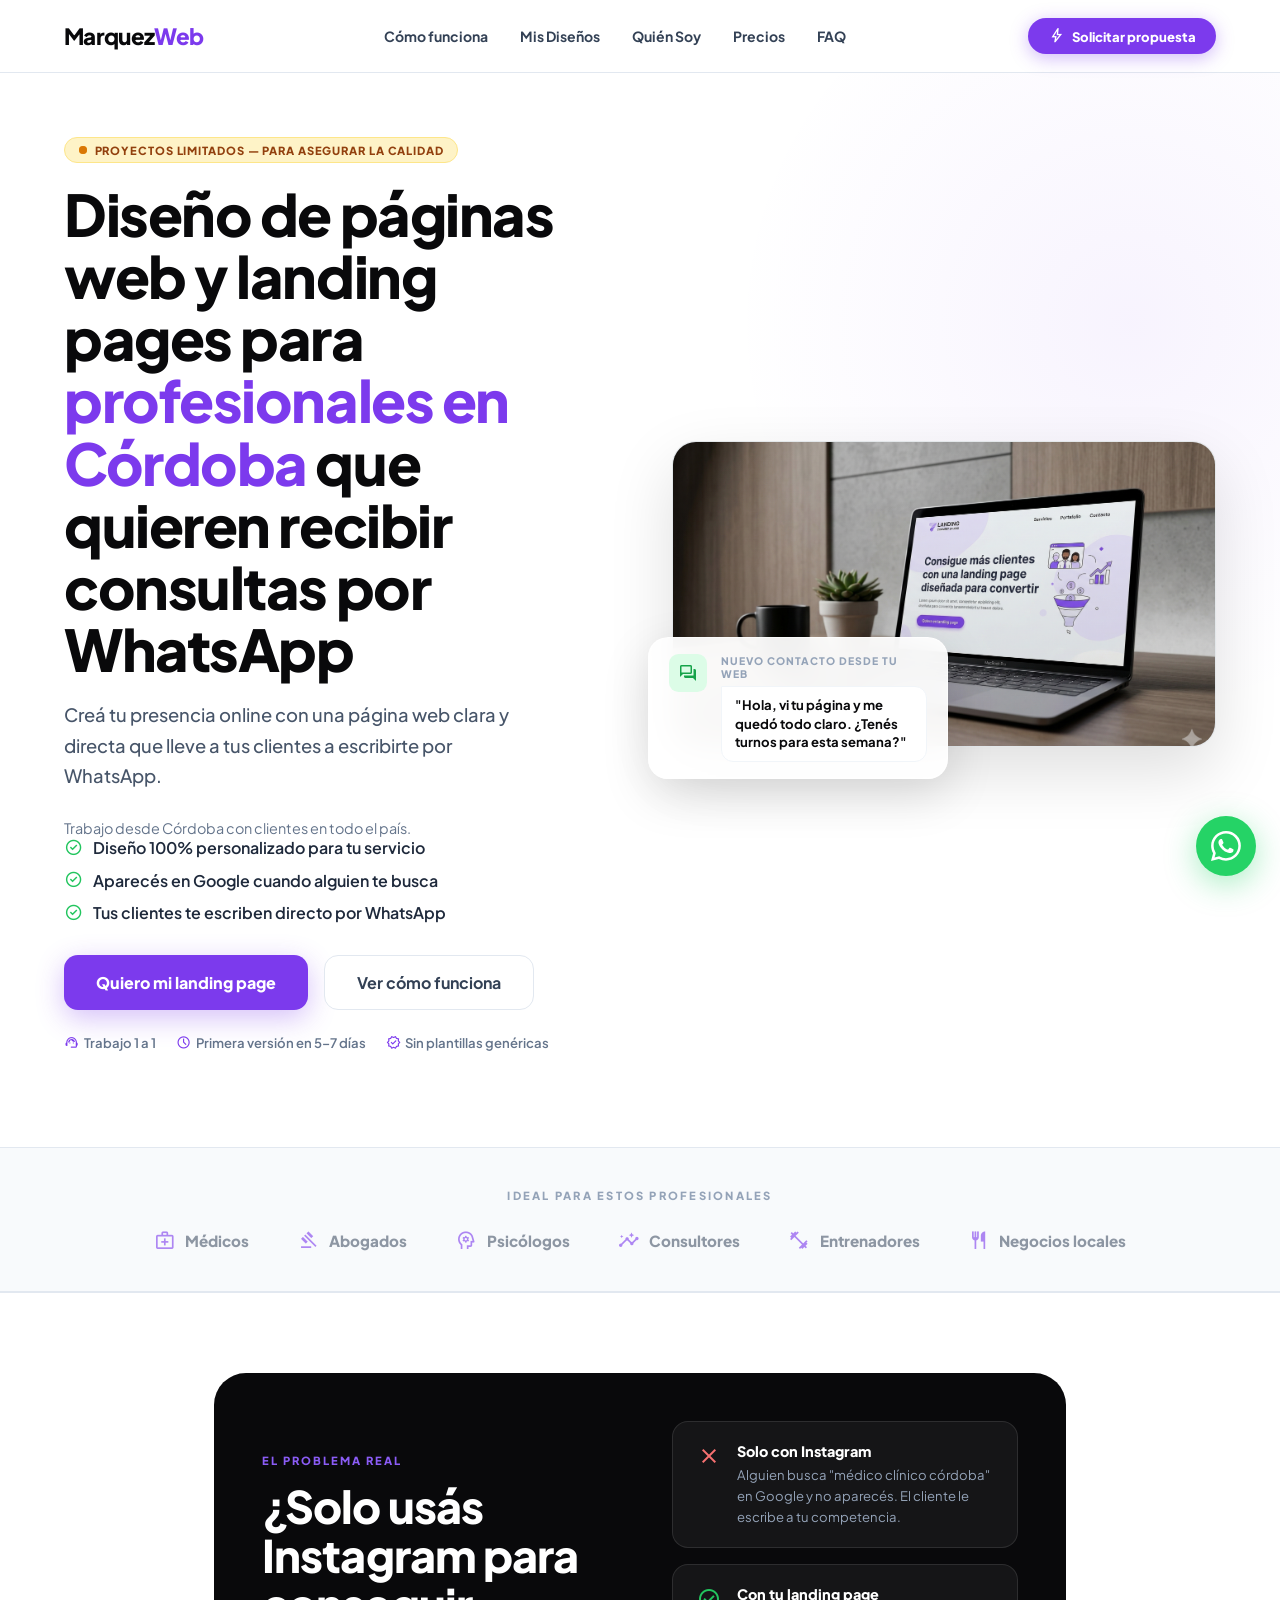
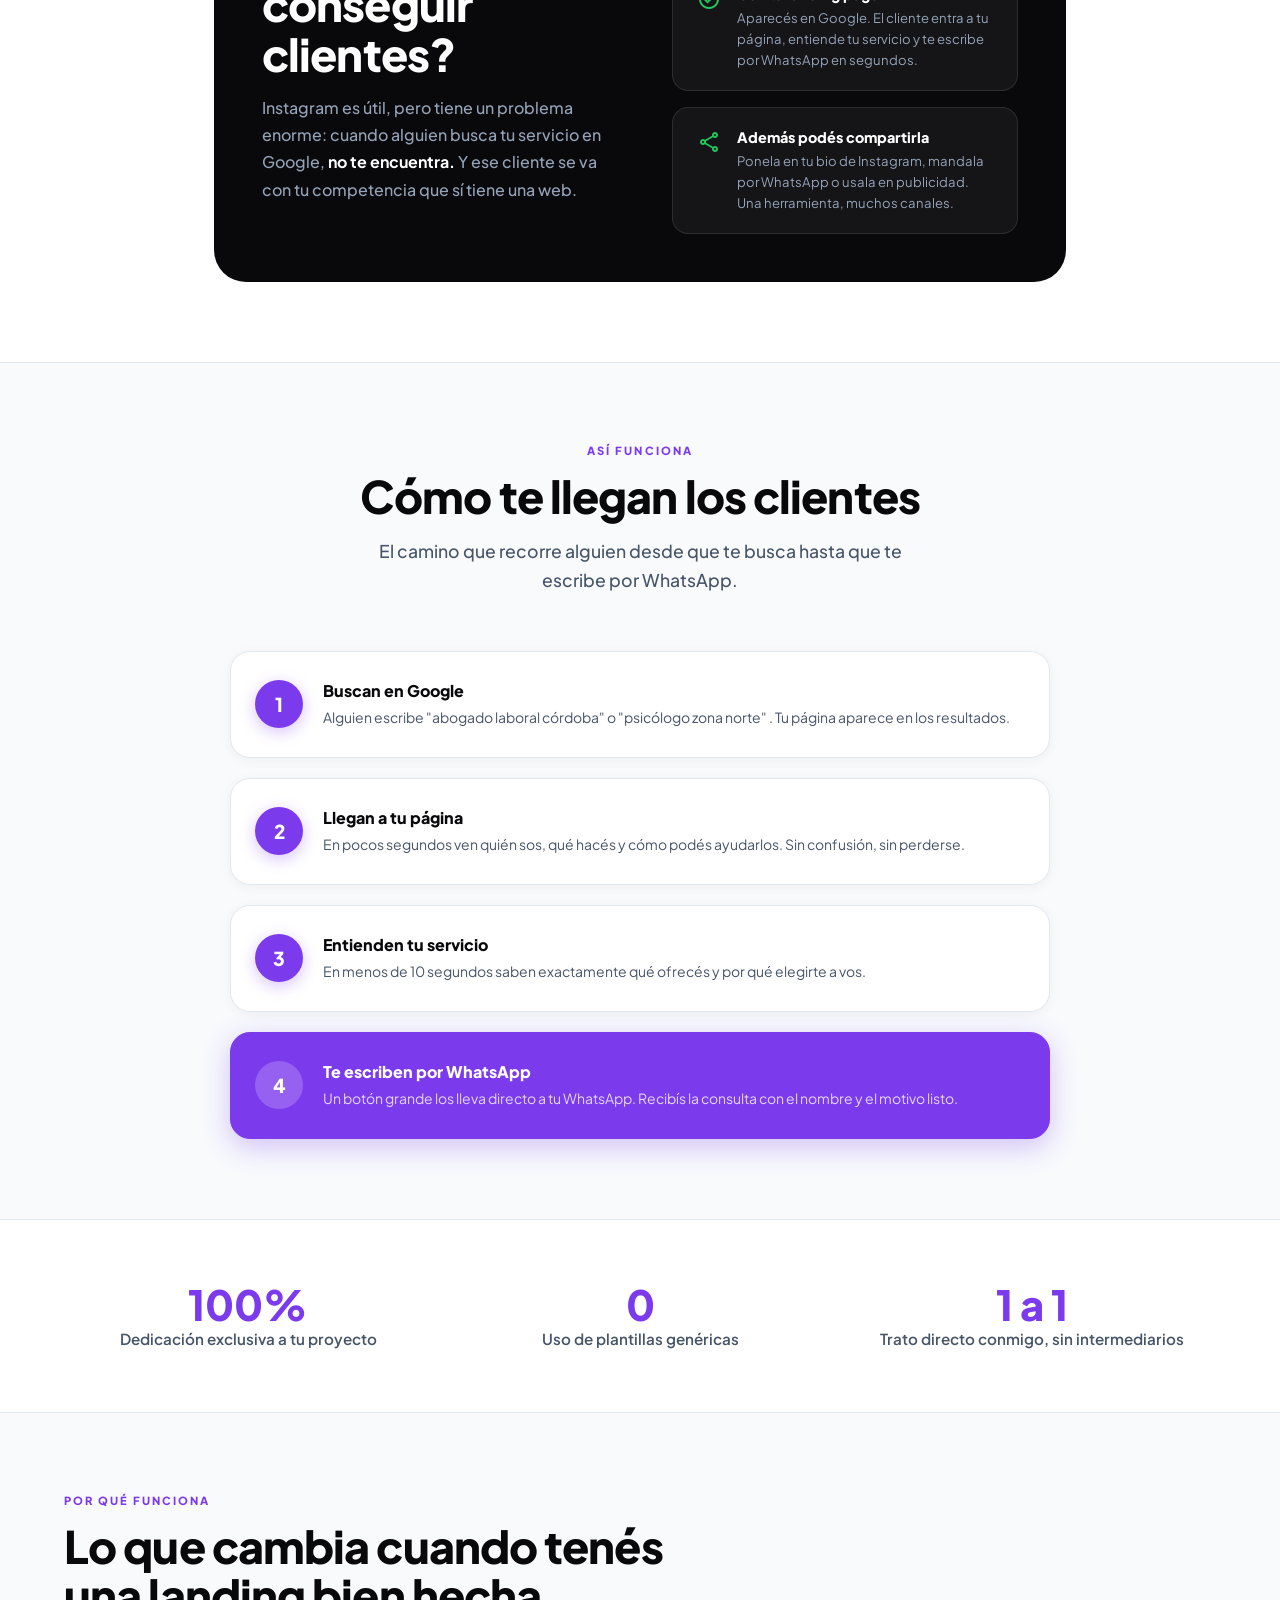
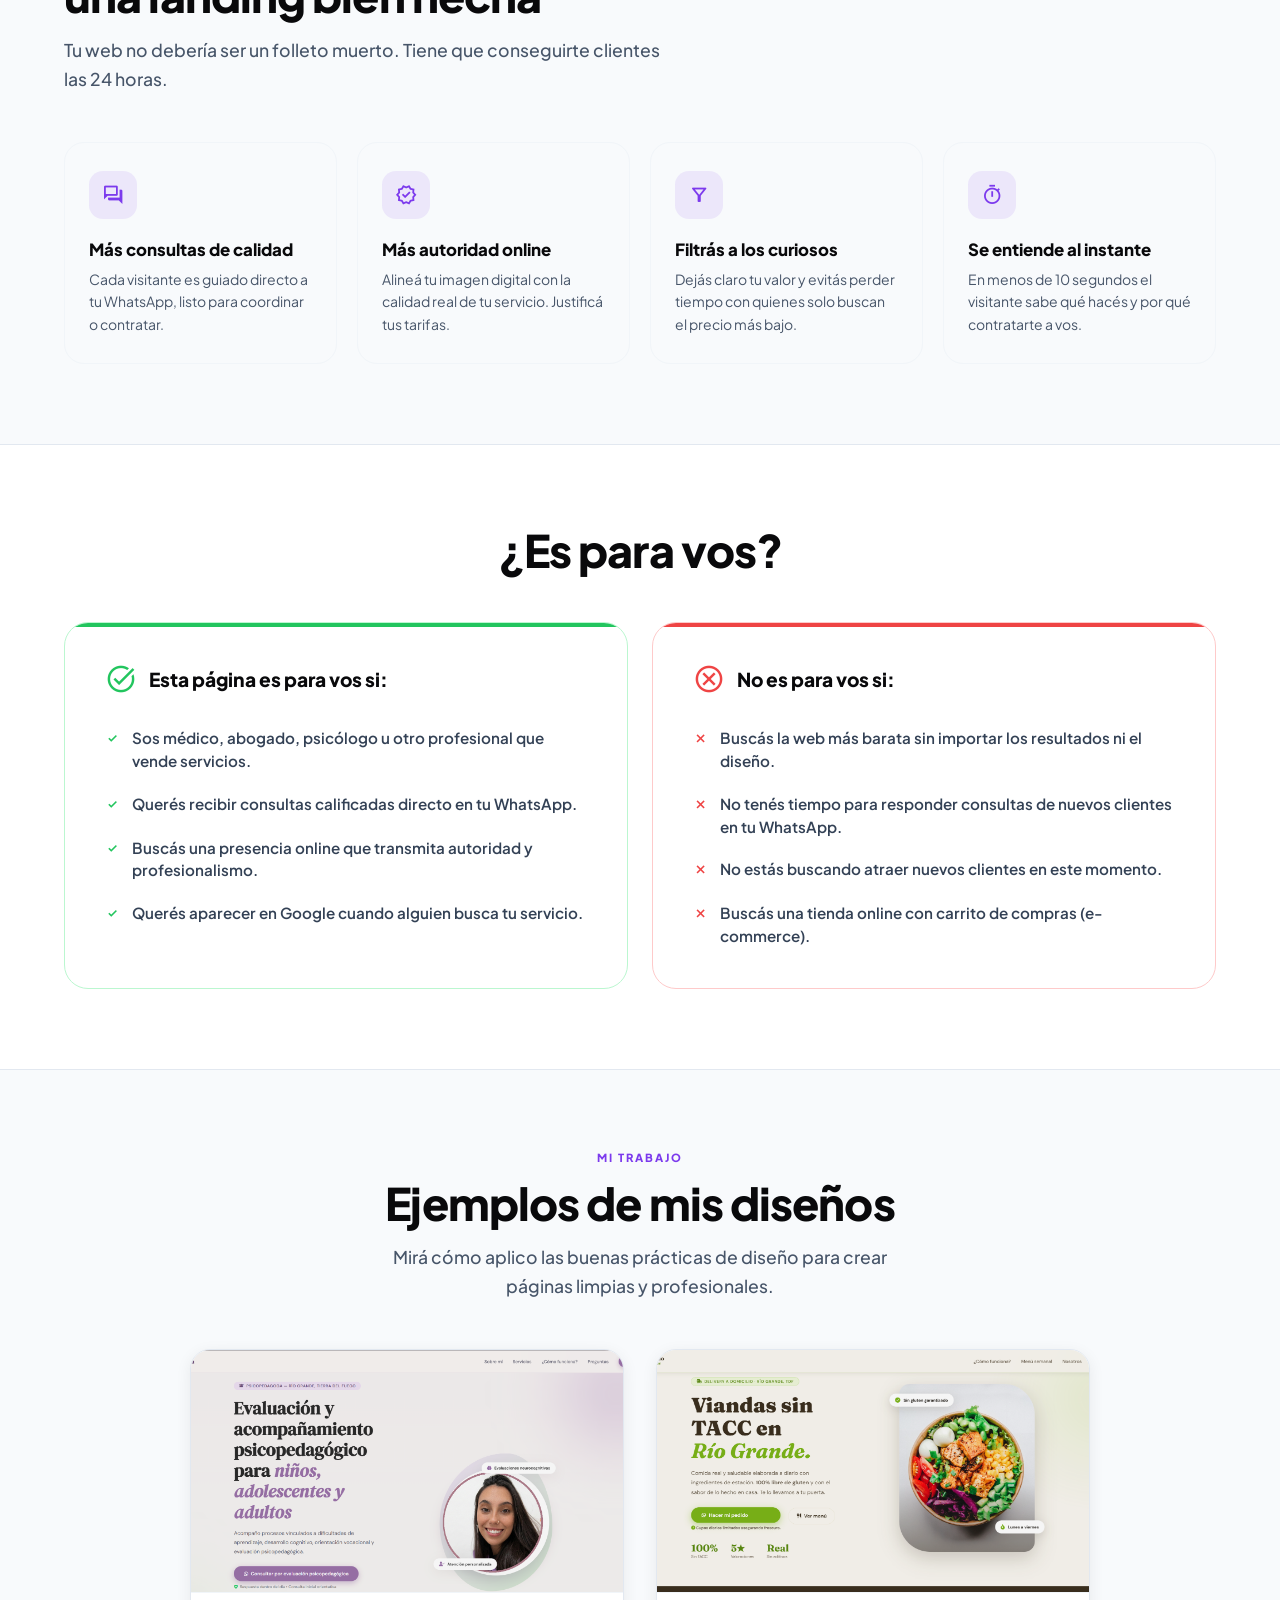
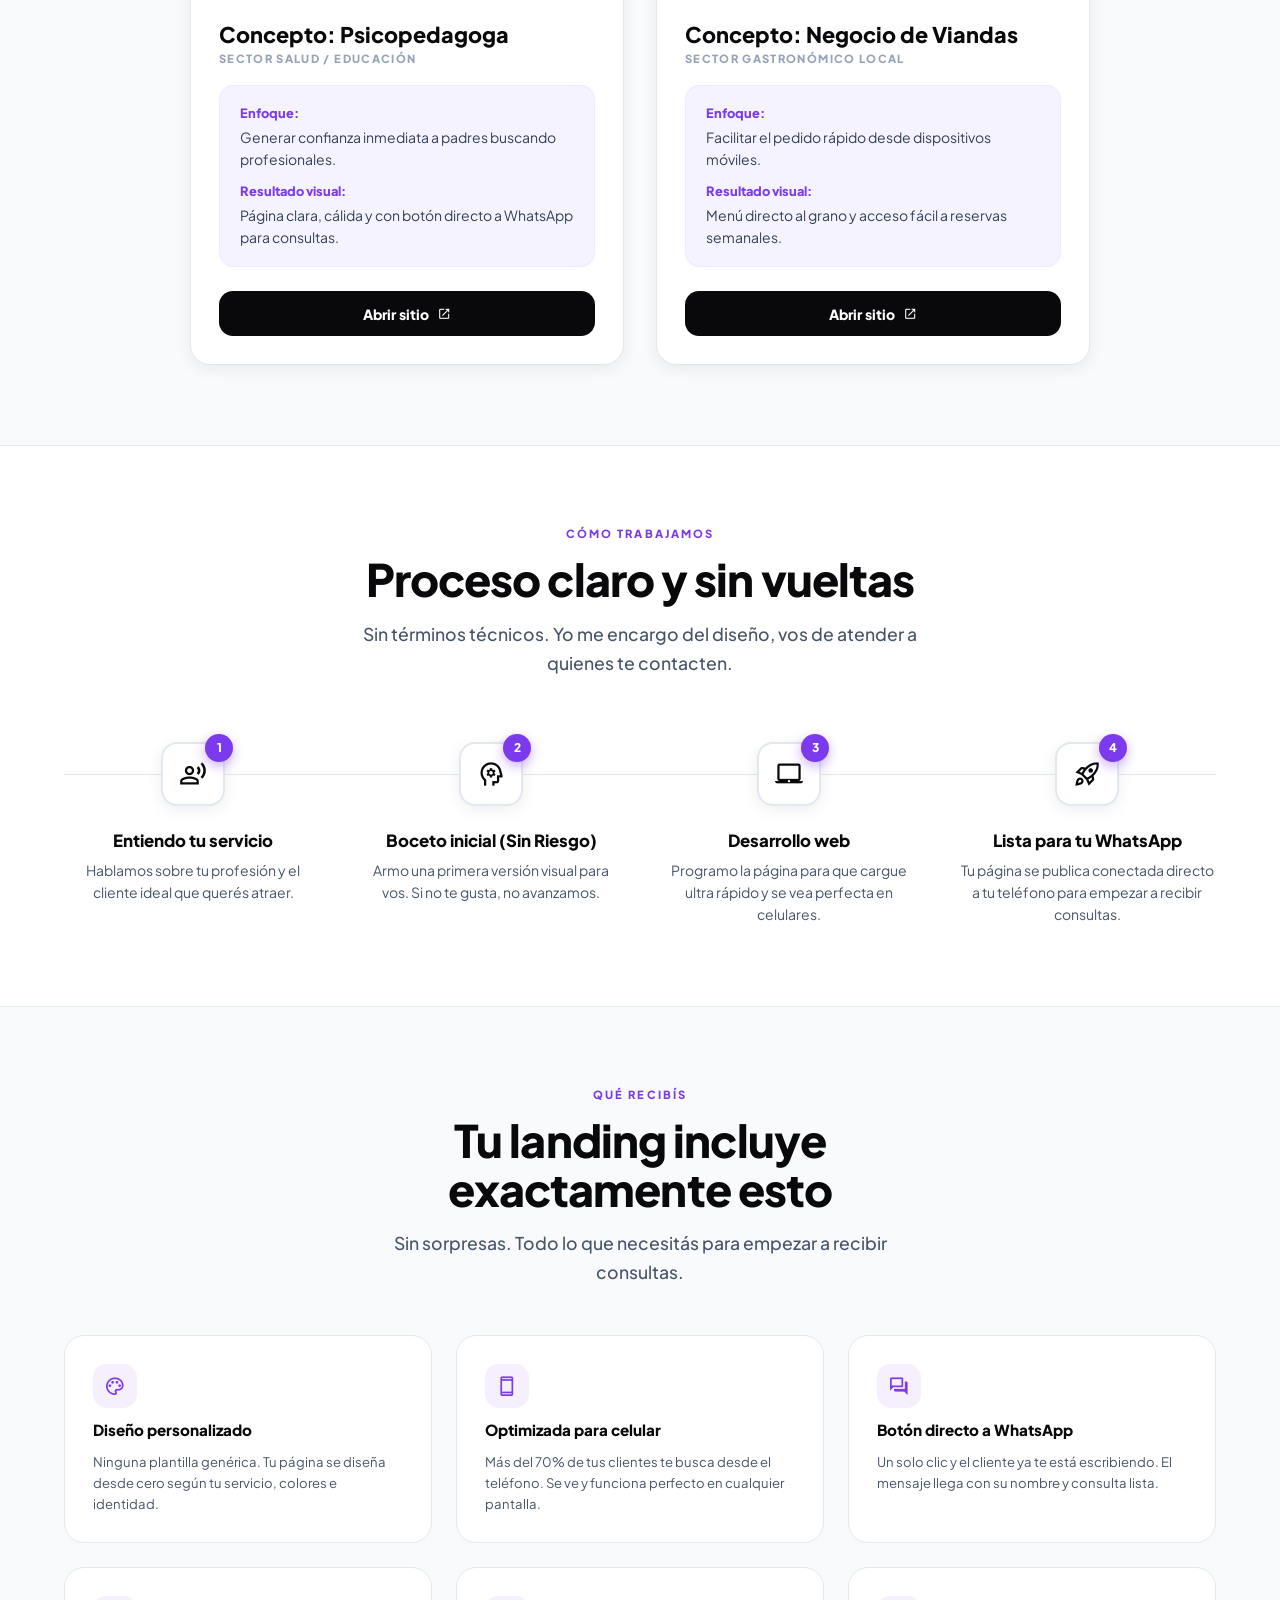
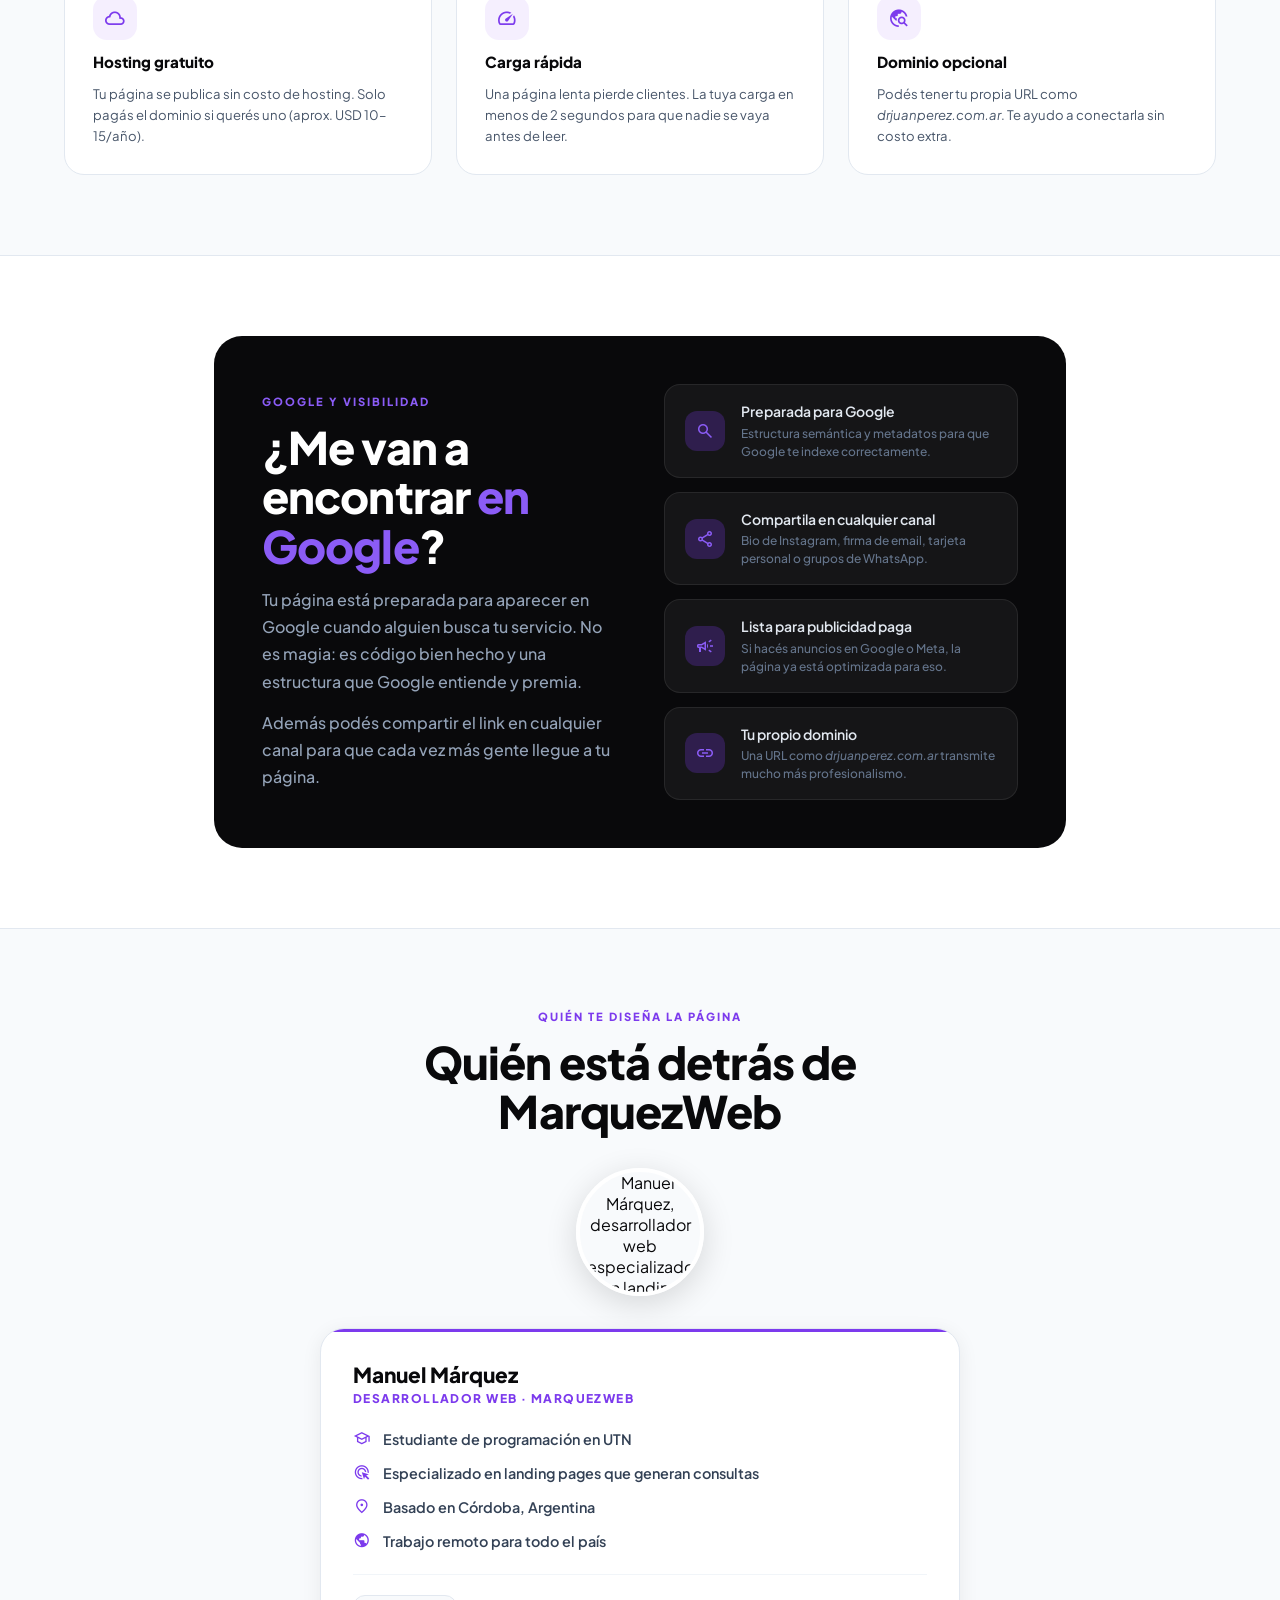
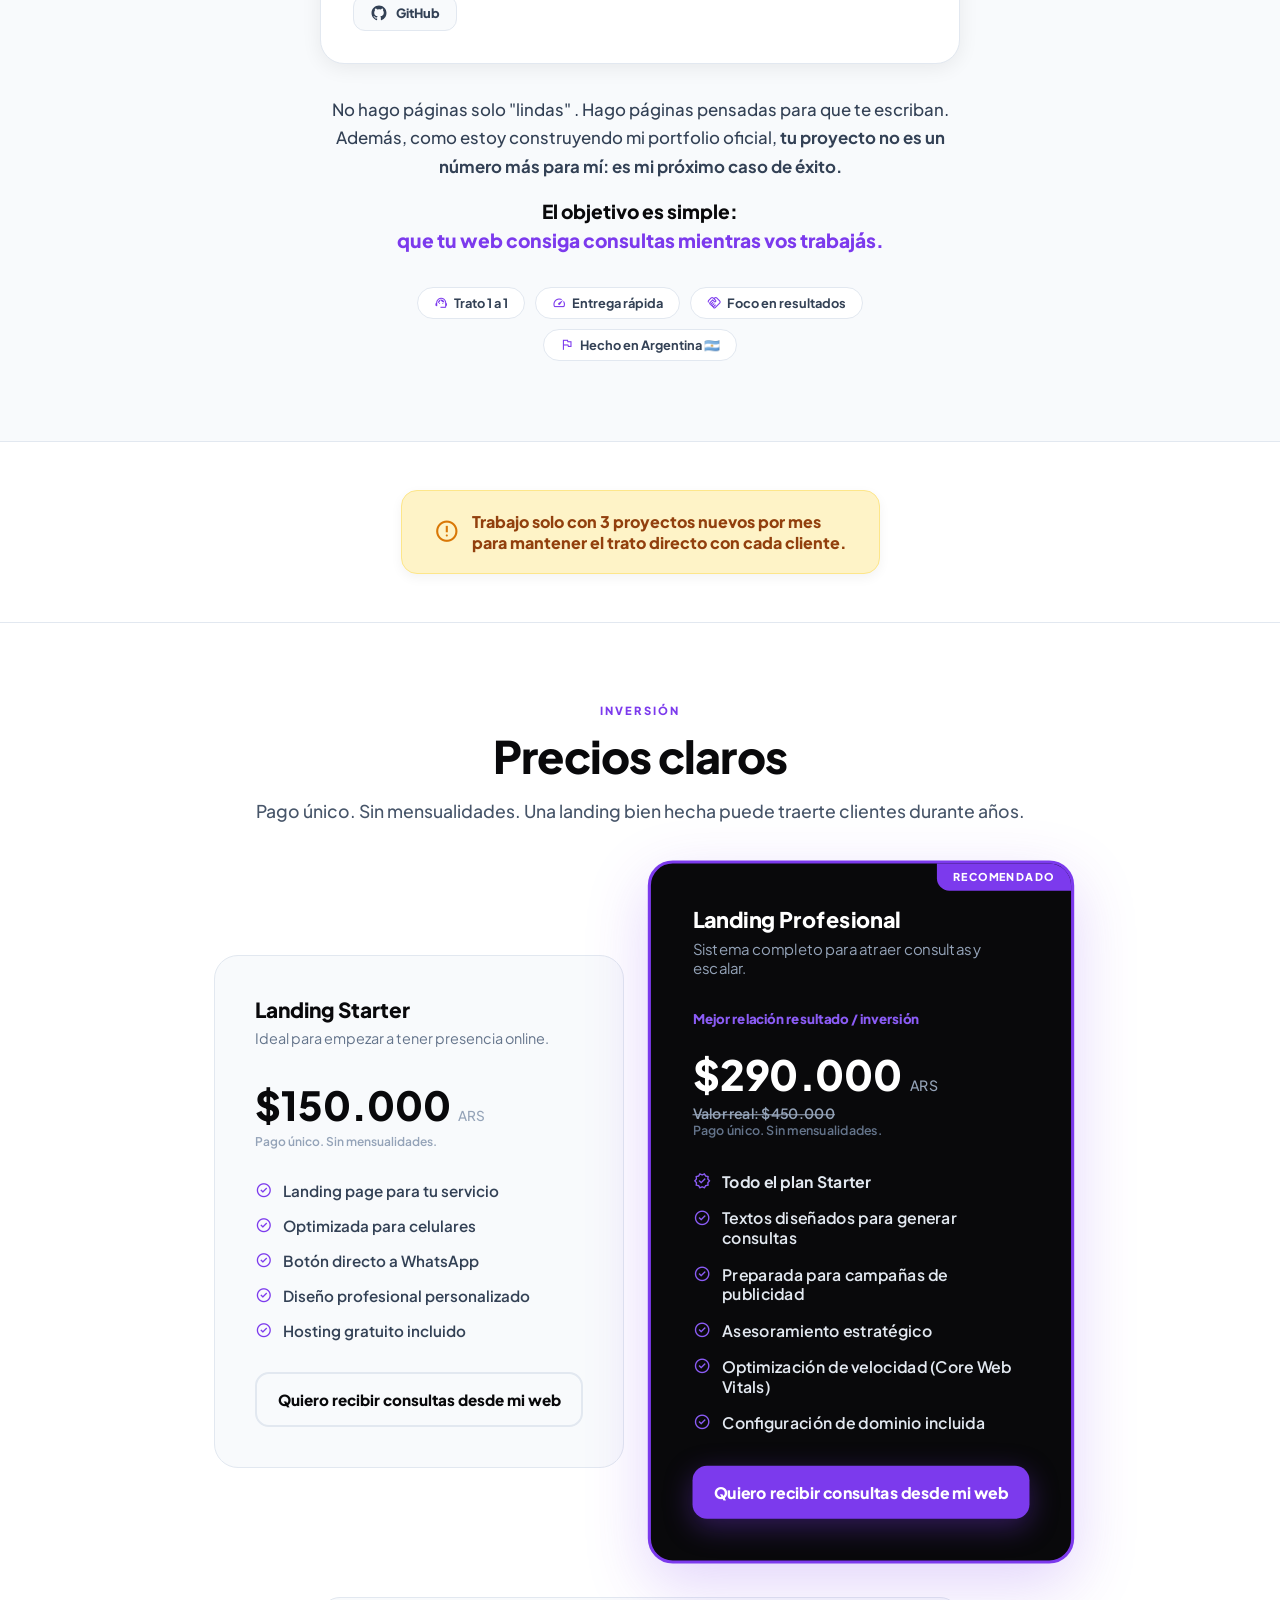
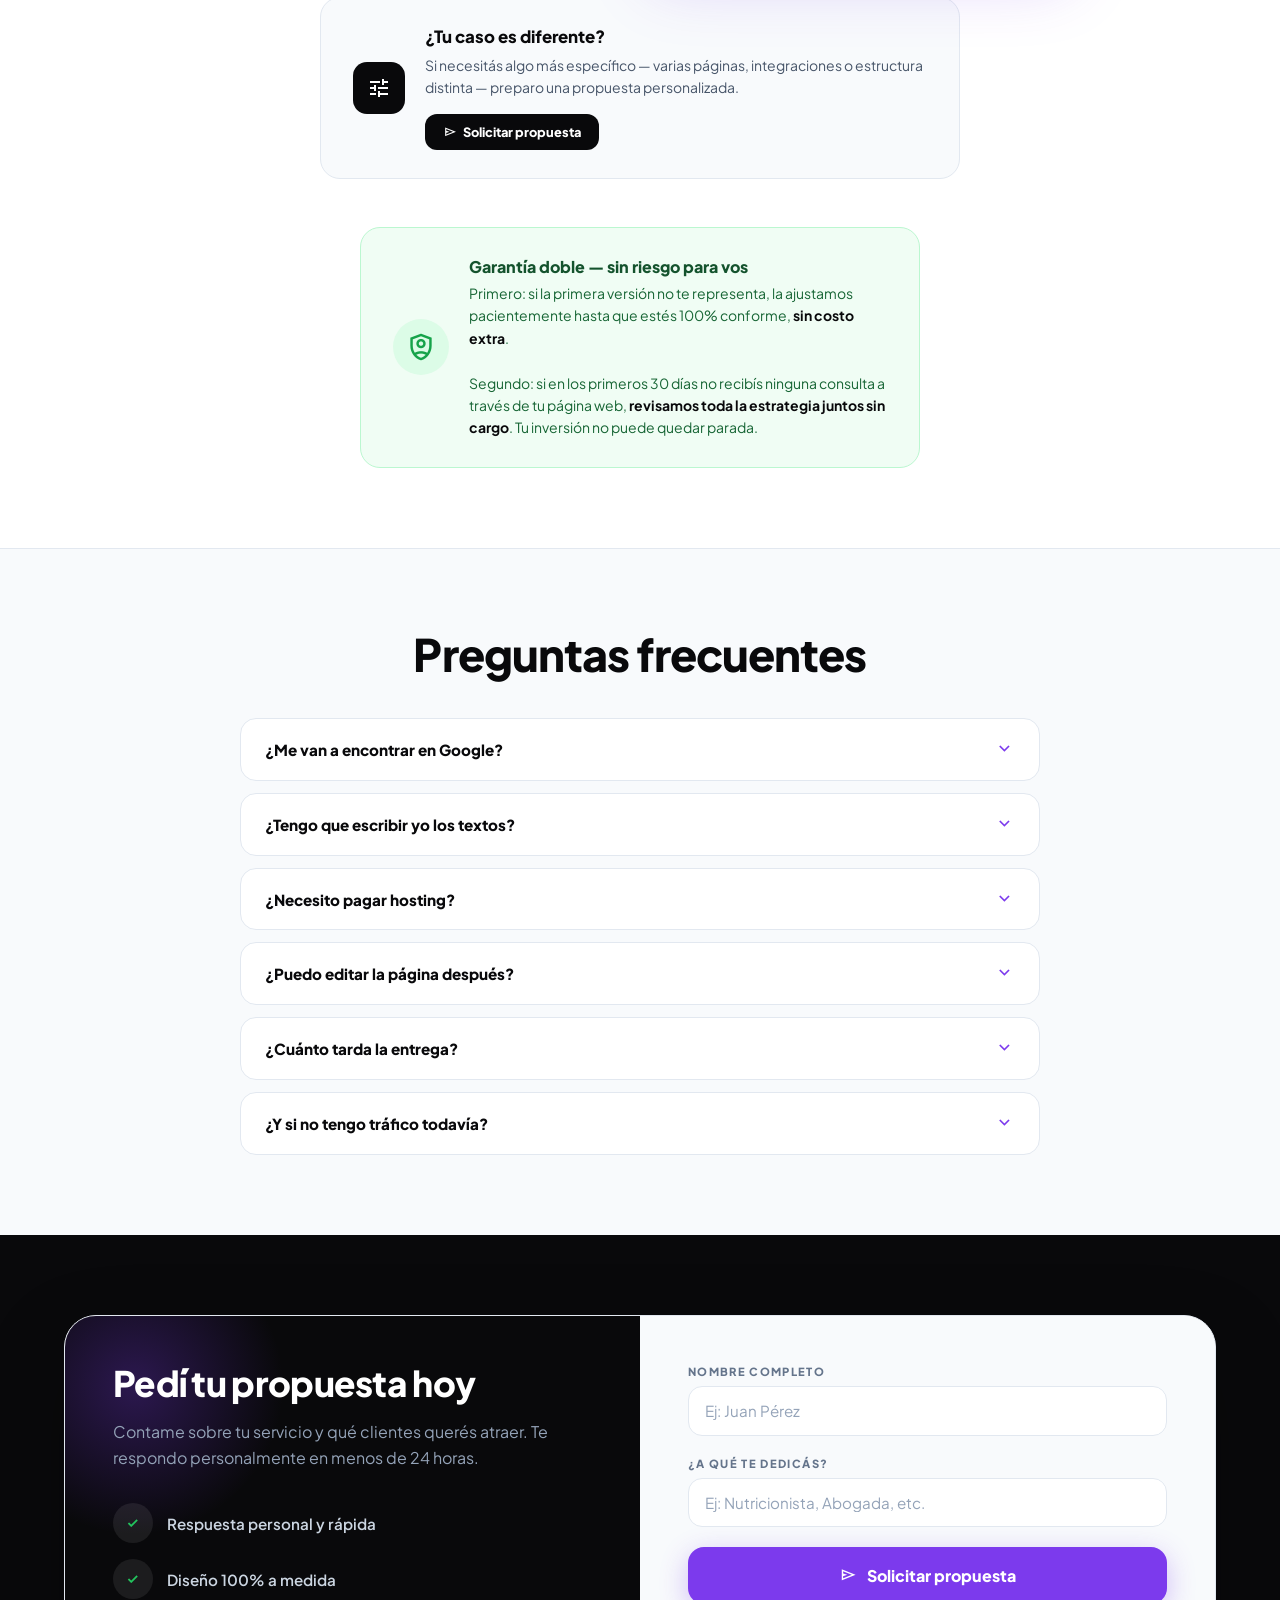
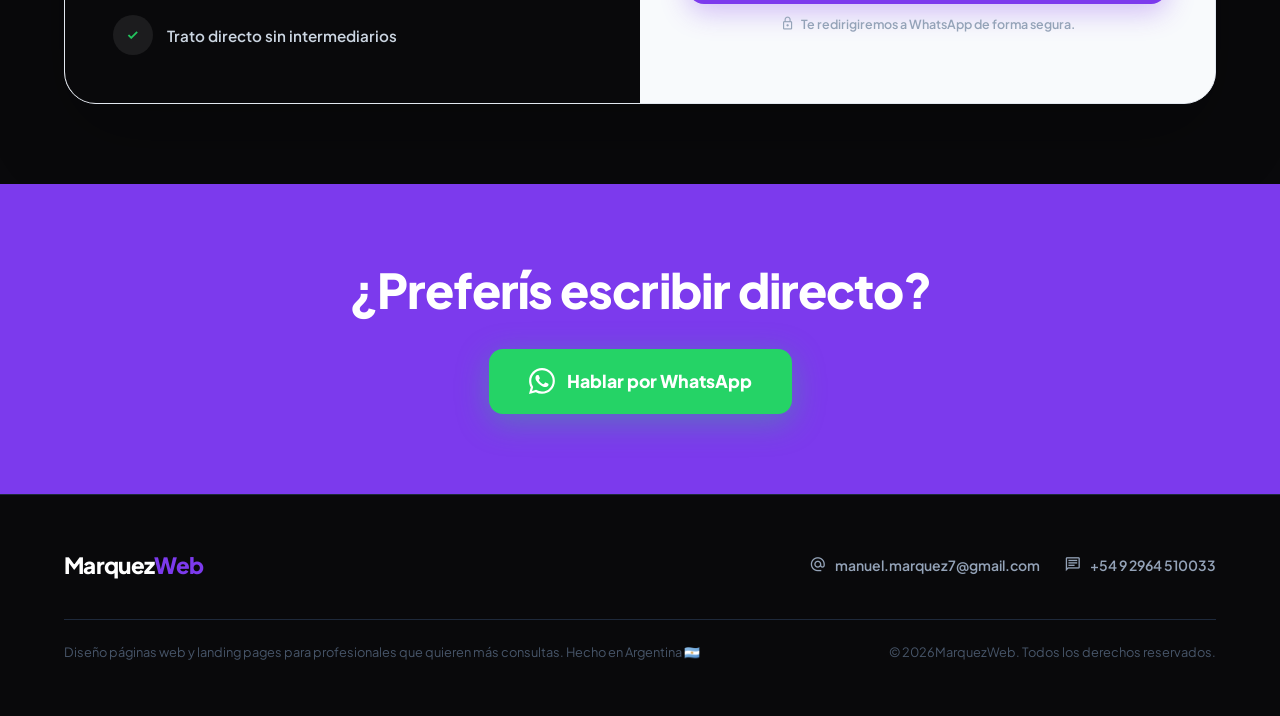
==== index (15).html @ 9f40c949 "Add files via upload" ====
﻿<!DOCTYPE html>
<html class="scroll-smooth" lang="es-AR">

<head>
    <meta charset="utf-8" />
    <meta content="width=device-width, initial-scale=1, viewport-fit=cover" name="viewport" />
    <meta name="theme-color" content="#ffffff">
    <link rel="icon" href="square-favicon.png" sizes="32x32" type="image/png">
    <link rel="icon" href="square-favicon.png" sizes="192x192" type="image/png">
    <link rel="apple-touch-icon" href="apple-touch-icon.png">
    <link rel="canonical" href="https://manumarquez7.github.io/MarquezWeb/">
    <link rel="preload" as="image" href="foto-inicio2.png">
    <link rel="preload" as="image" href="horizontal-logo.png">

    <title>Diseño de Páginas Web y Landing Pages en Córdoba para Profesionales | MarquezWeb</title>
    <meta name="description"
        content="Diseño páginas web y landing pages para médicos, abogados y profesionales de Córdoba que quieren recibir consultas por WhatsApp todos los días. Trato directo, sin plantillas.">
    <meta name="author" content="Manuel Marquez">
    <meta name="robots" content="index, follow">
    <meta name="language" content="Spanish">
    <meta name="geo.region" content="AR-X">
    <meta name="geo.placename" content="Córdoba">
    <meta name="keywords"
        content="landing page profesionales, diseño web córdoba, página web profesionales córdoba, landing page médicos, landing page abogados, páginas web whatsapp, diseño página web córdoba">

    <meta property="og:type" content="website">
    <meta property="og:site_name" content="MarquezWeb">
    <meta property="og:locale" content="es_AR">
    <meta property="og:url" content="https://manumarquez7.github.io/MarquezWeb/">
    <meta property="og:title" content="Landing Pages para Médicos y Profesionales | MarquezWeb">
    <meta property="og:description"
        content="Diseño landing pages para médicos, abogados y profesionales que quieren recibir consultas por WhatsApp todos los días.">
    <meta property="og:image" content="https://manumarquez7.github.io/MarquezWeb/og-image.png">
    <meta property="og:image:width" content="1200">
    <meta property="og:image:height" content="630">
    <meta name="twitter:card" content="summary_large_image">
    <meta name="twitter:title" content="Landing Pages para Médicos y Profesionales | MarquezWeb">
    <meta name="twitter:description"
        content="Diseño landing pages para médicos, abogados y profesionales que quieren recibir consultas por WhatsApp todos los días.">
    <meta name="twitter:image" content="https://manumarquez7.github.io/MarquezWeb/og-image.png">

    <link rel="preconnect" href="https://fonts.googleapis.com">
    <link rel="preconnect" href="https://fonts.gstatic.com" crossorigin>
    <link href="https://fonts.googleapis.com/css2?family=Plus+Jakarta+Sans:wght@400;500;600;700;800;900&display=swap"
        rel="stylesheet">
    <link href="https://fonts.googleapis.com/css2?family=Material+Symbols+Outlined:wght,FILL@100..700,0..1&display=swap"
        rel="stylesheet">

    <!-- Google Analytics 4 (Placeholder) -->
    <!-- <script async src="https://www.googletagmanager.com/gtag/js?id=G-XXXXXXXXXX"></script>
    <script>
      window.dataLayer = window.dataLayer || [];
      function gtag(){dataLayer.push(arguments);}
      gtag('js', new Date());
      gtag('config', 'G-XXXXXXXXXX');
    </script> -->

    <!-- Google Tag Manager (Placeholder) -->
    <!-- <script>(function(w,d,s,l,i){w[l]=w[l]||[];w[l].push({'gtm.start':
    new Date().getTime(),event:'gtm.js'});var f=d.getElementsByTagName(s)[0],
    j=d.createElement(s),dl=l!='dataLayer'?'&l='+l:'';j.async=true;j.src=
    'https://www.googletagmanager.com/gtm.js?id='+i+dl;f.parentNode.insertBefore(j,f);
    })(window,document,'script','dataLayer','GTM-XXXXXXX');</script> -->

    <!-- Meta Pixel (Placeholder) -->
    <!-- <script>
      !function(f,b,e,v,n,t,s)
      {if(f.fbq)return;n=f.fbq=function(){n.callMethod?
      n.callMethod.apply(n,arguments):n.queue.push(arguments)};
      if(!f._fbq)f._fbq=n;n.push=n;n.loaded=!0;n.version='2.0';
      n.queue=[];t=b.createElement(e);t.async=!0;
      t.src=v;s=b.getElementsByTagName(e)[0];
      s.parentNode.insertBefore(t,s)}(window, document,'script',
      'https://connect.facebook.net/en_US/fbevents.js');
      fbq('init', 'XXXXXXXXXXXXXXX');
      fbq('track', 'PageView');
    </script>
    <noscript><img height="1" width="1" style="display:none"
      src="https://www.facebook.com/tr?id=XXXXXXXXXXXXXXX&ev=PageView&noscript=1"
    /></noscript> -->

    <!-- <noscript><iframe src="https://www.googletagmanager.com/ns.html?id=GTM-XXXXXXX"
    height="0" width="0" style="display:none;visibility:hidden"></iframe></noscript> -->
    <link rel="preload" href="index.css" as="style">
    <link rel="stylesheet" href="index.css">
    <script type="application/ld+json"> {

            "@context":"https://schema.org",
            "@type":"ProfessionalService",
            "name":"MarquezWeb",
            "url":"https://manumarquez7.github.io/MarquezWeb/",
            "logo":"https://manumarquez7.github.io/MarquezWeb/stacked-logo.png",
            "description":"Diseño landing pages para médicos, abogados y profesionales que buscan recibir más consultas por WhatsApp.",
            "founder": {
                "@type": "Person", "name":"Manuel Marquez"
            }

            ,
            "areaServed":"AR",
            "serviceType":"Diseño de Landing Pages"
        }

        </script>
</head>

<body>
    <!-- WhatsApp bubble --><a
        href="https://wa.me/5492964510033?text=Hola%20Manuel.%0A%0AVengo%20de%20tu%20web%20y%20quiero%20consultar%20por%20una%20landing%20page%20para%20mi%20servicio."
        target="_blank" rel="noopener noreferrer" aria-label="Contactar por WhatsApp" class="wa-b"><svg
            xmlns="http://www.w3.org/2000/svg" fill="currentColor" viewBox="0 0 16 16" aria-hidden="true">
            <path
                d="M13.601 2.326A7.854 7.854 0 0 0 7.994 0C3.627 0 .068 3.558.064 7.926c0 1.399.366 2.76 1.057 3.965L0 16l4.204-1.102a7.933 7.933 0 0 0 3.79.965h.004c4.368 0 7.926-3.558 7.93-7.93A7.898 7.898 0 0 0 13.6 2.326zM7.994 14.521a6.573 6.573 0 0 1-3.356-.92l-.24-.144-2.494.654.666-2.433-.156-.251a6.56 6.56 0 0 1-1.007-3.505c0-3.626 2.957-6.584 6.591-6.584a6.56 6.56 0 0 1 4.66 1.931 6.557 6.557 0 0 1 1.928 4.66c-.004 3.639-2.961 6.592-6.592 6.592zm3.615-4.934c-.197-.099-1.17-.578-1.353-.646-.182-.065-.315-.099-.445.099-.133.197-.513.646-.627.775-.114.133-.232.148-.43.05-.197-.1-.836-.308-1.592-.985-.59-.525-.985-1.175-1.103-1.372-.114-.198-.011-.304.088-.403.087-.088.197-.232.296-.346.1-.114.133-.198.198-.33.065-.134.034-.248-.015-.347-.05-.099-.445-1.076-.612-1.47-.16-.389-.323-.335-.445-.34-.114-.007-.247-.007-.38-.007a.729.729 0 0 0-.529.247c-.182.198-.691.677-.691 1.654 0 .977.71 1.916.81 2.049.098.133 1.394 2.132 3.383 2.992.47.205.84.326 1.129.418.475.152.904.129 1.246.08.38-.058 1.171-.48 1.338-.943.164-.464.164-.86.114-.943-.049-.084-.182-.133-.38-.232z" />
        </svg></a>
    <!-- NAV -->
    <nav aria-label="Navegación principal">
        <div class="c ni"><a href="#" class="logo" aria-label="MarquezWeb - Inicio"
                style="font-weight:800;font-size:1.4rem;letter-spacing:-0.03em;">Marquez<span
                    style="color:var(--v)">Web</span></a>
            <div class="nl"><a href="#como-llegan">Cómo funciona</a><a href="#portfolio">Mis Diseños</a><a
                    href="#quien-soy">Quién Soy</a><a href="#pricing">Precios</a><a href="#faq">FAQ</a></div>
            <div style="display:flex;align-items:center;gap:.75rem"><a href="#contacto" class="nc"><span
                        class="material-symbols-outlined ms" aria-hidden="true">bolt</span>Solicitar
                    propuesta</a><button class="hb" id="hb" aria-label="Abrir menú" aria-expanded="false"
                    aria-controls="mm"><span></span><span></span><span></span></button></div>
        </div>
        <div class="mm" id="mm"><a href="#como-llegan">Cómo funciona</a><a href="#portfolio">Mis Diseños</a><a
                href="#quien-soy">Quién Soy</a><a href="#pricing">Precios</a><a href="#faq">FAQ</a><a
                href="#contacto">Contacto</a></div>
    </nav>
    <!-- --- HERO --- -->
    <section class="hero" style="background:#fff">
        <div class="c">
            <div class="hg">
                <div>
                    <div class="hbadge"><span class="pd" aria-hidden="true"></span>PROYECTOS LIMITADOS —
                        PARA ASEGURAR LA CALIDAD </div>
                    <h1>Diseño de páginas web y landing pages para <em>profesionales en Córdoba</em> que quieren recibir consultas por WhatsApp</h1>
                    <p class="hsub">Creá tu presencia online con una página web clara y directa que lleve a tus clientes a escribirte por WhatsApp.</p>
                    <p style="font-size:.9rem;color:#64748b;margin-top:.5rem">
                        Trabajo desde Córdoba con clientes en todo el país.
                    </p>
                    <ul class="hcl">
                        <li><span class="material-symbols-outlined ms" aria-hidden="true">check_circle</span>Diseño 100%
                            personalizado para tu
                            servicio</li>
                        <li><span class="material-symbols-outlined ms" aria-hidden="true">check_circle</span>Aparecés en
                            Google cuando alguien te
                            busca</li>
                        <li><span class="material-symbols-outlined ms" aria-hidden="true">check_circle</span>Tus
                            clientes te escriben directo por
                            WhatsApp</li>
                    </ul>
                    <div class="hctas"><a href="#contacto" class="bp">Quiero mi landing page</a><a href="#como-llegan"
                            class="bs">Ver cómo funciona</a></div>
                    <div class="htr"><span><span class="material-symbols-outlined ms"
                                aria-hidden="true">support_agent</span>Trabajo 1 a 1</span><span><span
                                class="material-symbols-outlined ms" aria-hidden="true">schedule</span>Primera versión
                            en 5–7
                            días</span><span><span class="material-symbols-outlined ms"
                                aria-hidden="true">verified</span>Sin plantillas genéricas</span></div>
                </div>
                <div class="hv">
                    <div class="hiw"><img src="foto-inicio2.png" alt="Ejemplo de landing page profesional en pantalla"
                            width="1200" height="675" loading="eager" fetchpriority="high" decoding="async"></div>
                    <div class="hcc">
                        <div class="ci" aria-hidden="true"><span class="material-symbols-outlined ms">forum</span></div>
                        <div>
                            <p class="cl">Nuevo contacto desde tu web</p>
                            <div class="cb">"Hola, vi tu página y me quedó todo claro. ¿Tenés turnos para
                                esta semana?"
                            </div>
                        </div>
                    </div>
                </div>
            </div>
        </div>
    </section>
    <!-- Trust bar -->
    <section class="tbar" style="padding:2.5rem 0" aria-label="Tipos de profesionales">
        <div class="c">
            <p class="tbl">Ideal para estos profesionales</p>
            <div class="tis">
                <div class="tii"><span class="material-symbols-outlined ms"
                        aria-hidden="true">medical_services</span>Médicos </div>
                <div class="tii"><span class="material-symbols-outlined ms" aria-hidden="true">gavel</span>Abogados
                </div>
                <div class="tii"><span class="material-symbols-outlined ms"
                        aria-hidden="true">psychology</span>Psicólogos </div>
                <div class="tii"><span class="material-symbols-outlined ms"
                        aria-hidden="true">insights</span>Consultores</div>
                <div class="tii"><span class="material-symbols-outlined ms"
                        aria-hidden="true">fitness_center</span>Entrenadores</div>
                <div class="tii"><span class="material-symbols-outlined ms" aria-hidden="true">restaurant</span>Negocios
                    locales</div>
            </div>
        </div>
    </section>
    <!-- --- OBJECIÓN — "Solo uso Instagram" --- -->
    <section style="background:#fff;padding:5rem 0" class="bt">
        <div class="csm">
            <div class="obj-box">
                <div class="obj-l"><span class="tag" style="color:#8b5cf6">El problema real</span>
                    <h2 id="obj-h">¿Solo usás Instagram para conseguir clientes?</h2>
                    <p class="obj-sub">Instagram es útil,
                        pero tiene un problema enorme: cuando alguien busca tu servicio en Google,
                        <strong style="color:#fff">no te encuentra.</strong> Y ese cliente se va con
                        tu competencia que sí tiene una web.
                    </p>
                </div>
                <div class="obj-r">
                    <div class="obj-card"><span class="material-symbols-outlined obj-ic bad"
                            aria-hidden="true">close</span>
                        <div>
                            <h4>Solo con Instagram</h4>
                            <p>Alguien busca "médico clínico córdoba" en Google y no aparecés. El
                                cliente le escribe a tu competencia. </p>
                        </div>
                    </div>
                    <div class="obj-card"><span class="material-symbols-outlined obj-ic good"
                            aria-hidden="true">check_circle</span>
                        <div>
                            <h4>Con tu landing page</h4>
                            <p>Aparecés en Google. El cliente entra a tu página,
                                entiende tu servicio y te escribe por WhatsApp en segundos.</p>
                        </div>
                    </div>
                    <div class="obj-card"><span class="material-symbols-outlined obj-ic good"
                            aria-hidden="true">share</span>
                        <div>
                            <h4>Además podés compartirla</h4>
                            <p>Ponela en tu bio de Instagram,
                                mandala por WhatsApp o usala en publicidad. Una herramienta,
                                muchos canales.</p>
                        </div>
                    </div>
                </div>
            </div>
        </div>
    </section>
    <!-- --- CÓMO LLEGAN LOS CLIENTES --- -->
    <section class="bg-s bt" id="como-llegan">
        <div class="c">
            <div style="text-align:center;max-width:560px;margin:0 auto 3.5rem"><span class="tag">Así funciona</span>
                <h2>Cómo te llegan los clientes</h2>
                <p class="sub">El camino que recorre alguien desde que te busca hasta que te
                    escribe por WhatsApp.</p>
            </div>
            <div class="flow-grid">
                <div class="flow-card">
                    <div class="flow-num" aria-label="Paso 1">1</div>
                    <div>
                        <h4>Buscan en Google</h4>
                        <p>Alguien escribe "abogado laboral córdoba" o "psicólogo zona norte" .
                            Tu página aparece en los resultados. </p>
                    </div>
                </div>
                <div class="flow-card">
                    <div class="flow-num" aria-label="Paso 2">2</div>
                    <div>
                        <h4>Llegan a tu página</h4>
                        <p>En pocos segundos ven quién sos,
                            qué hacés y cómo podés ayudarlos. Sin confusión,
                            sin perderse.</p>
                    </div>
                </div>
                <div class="flow-card">
                    <div class="flow-num" aria-label="Paso 3">3</div>
                    <div>
                        <h4>Entienden tu servicio</h4>
                        <p>En menos de 10 segundos saben exactamente qué ofrecés y por qué
                            elegirte a vos.</p>
                    </div>
                </div>
                <div class="flow-card accent">
                    <div class="flow-num" aria-label="Paso 4">4</div>
                    <div>
                        <h4>Te escriben por WhatsApp</h4>
                        <p>Un botón grande los lleva directo a tu WhatsApp. Recibís la consulta
                            con el nombre y el motivo listo.</p>
                    </div>
                </div>
            </div>
        </div>
    </section>
    <!-- STATS -->
    <section style="background:#fff;padding:4rem 0" class="bt">
        <div class="c">
            <div class="sg">
                <div>
                    <p class="sn">100%</p>
                    <p class="sl">Dedicación exclusiva a tu proyecto</p>
                </div>
                <div>
                    <p class="sn">0</p>
                    <p class="sl">Uso de plantillas genéricas</p>
                </div>
                <div>
                    <p class="sn">1 a 1</p>
                    <p class="sl">Trato directo conmigo,
                        sin intermediarios</p>
                </div>
            </div>
        </div>
    </section>
    <!-- BENEFITS -->
    <section class="bg-s bt" id="benefits">
        <div class="c">
            <div style="max-width:600px;margin-bottom:3rem"><span class="tag">Por qué
                    funciona</span>
                <h2>Lo que cambia cuando tenés una landing bien hecha</h2>
                <p class="sub">Tu web no debería ser un folleto muerto. Tiene que
                    conseguirte clientes las 24 horas.</p>
            </div>
            <div class="bg4">
                <div class="bc">
                    <div class="bci" aria-hidden="true"><span class="material-symbols-outlined ms">forum</span></div>
                    <h3>Más consultas de calidad</h3>
                    <p>Cada visitante es guiado directo a tu WhatsApp,
                        listo para coordinar o contratar.</p>
                </div>
                <div class="bc">
                    <div class="bci" aria-hidden="true"><span class="material-symbols-outlined ms">verified</span></div>
                    <h3>Más autoridad online</h3>
                    <p>Alineá tu imagen digital con la calidad real de tu servicio.
                        Justificá tus tarifas.</p>
                </div>
                <div class="bc">
                    <div class="bci" aria-hidden="true"><span class="material-symbols-outlined ms">filter_alt</span>
                    </div>
                    <h3>Filtrás a los curiosos</h3>
                    <p>Dejás claro tu valor y evitás perder tiempo con quienes solo
                        buscan el precio más bajo.</p>
                </div>
                <div class="bc">
                    <div class="bci" aria-hidden="true"><span class="material-symbols-outlined ms">timer</span></div>
                    <h3>Se entiende al instante</h3>
                    <p>En menos de 10 segundos el visitante sabe qué hacés y por qué
                        contratarte a vos.</p>
                </div>
            </div>
        </div>
    </section>
    <!-- PARA QUIÉN ES / NO ES -->
    <section style="background:#fff;padding:5rem 0" class="bt">
        <div class="c">
            <div style="text-align:center;max-width:560px;margin:0 auto 3rem">
                <h2>¿Es para vos?</h2>
            </div>
            <div class="fg">
                <div class="fc gn">
                    <div class="ft"><span class="material-symbols-outlined ms gn" aria-hidden="true">task_alt</span>Esta
                        página es para
                        vos si:</div>
                    <ul class="fl">
                        <li><span class="material-symbols-outlined ms gn" aria-hidden="true">check</span><span>Sos
                                médico,
                                abogado,
                                psicólogo u otro profesional que vende
                                servicios.</span></li>
                        <li><span class="material-symbols-outlined ms gn" aria-hidden="true">check</span><span>Querés
                                recibir
                                consultas calificadas directo en tu WhatsApp.</span>
                        </li>
                        <li><span class="material-symbols-outlined ms gn" aria-hidden="true">check</span><span>Buscás
                                una
                                presencia online que transmita autoridad y
                                profesionalismo.</span></li>
                        <li><span class="material-symbols-outlined ms gn" aria-hidden="true">check</span><span>Querés
                                aparecer
                                en Google cuando alguien busca tu servicio.</span>
                        </li>
                    </ul>
                </div>
                <div class="fc rd">
                    <div class="ft"><span class="material-symbols-outlined ms rd" aria-hidden="true">cancel</span>No es
                        para vos si:</div>
                    <ul class="fl">
                        <li><span class="material-symbols-outlined ms rd" aria-hidden="true">close</span><span>Buscás la
                                web
                                más barata sin importar los resultados ni el
                                diseño.</span></li>
                        <li><span class="material-symbols-outlined ms rd" aria-hidden="true">close</span><span>No tenés
                                tiempo
                                para responder consultas de nuevos clientes en tu
                                WhatsApp.</span></li>
                        <li><span class="material-symbols-outlined ms rd" aria-hidden="true">close</span><span>No estás
                                buscando atraer nuevos clientes en este
                                momento.</span></li>
                        <li><span class="material-symbols-outlined ms rd" aria-hidden="true">close</span><span>Buscás
                                una
                                tienda online con carrito de compras
                                (e-commerce).</span></li>
                    </ul>
                </div>
            </div>
        </div>
    </section>


    <!-- PORTFOLIO / EJEMPLOS DE DISEÑO -->
    <section class="bg-s bt" id="portfolio">
        <div class="c">
            <div style="text-align:center;max-width:560px;margin:0 auto 3rem">
                <span class="tag">Mi trabajo</span>
                <h2>Ejemplos de mis diseños</h2>
                <p class="sub">Mirá cómo aplico las buenas prácticas de diseño
                    para crear páginas limpias y profesionales.</p>
            </div>
            <div class="pg"><a href="https://manumarquez7.github.io/CamiPsicope/" target="_blank"
                    rel="noopener noreferrer" class="pc" aria-label="Ver proyecto: Lic. Camila Cabaña, Psicopedagoga">
                    <div class="pi"><img src="camipsicope.png"
                            alt="Landing page para psicopedagoga con botón de WhatsApp" width="1200" height="675"
                            loading="lazy" decoding="async">
                        <div class="po" aria-hidden="true"></div>
                    </div>
                    <div class="pb">
                        <h4>Concepto: Psicopedagoga</h4>
                        <p class="ptag">Sector Salud / Educación</p>
                        <div class="pinfo">
                            <p><strong>Enfoque:</strong> Generar confianza
                                inmediata a padres buscando profesionales. </p>
                            <p><strong>Resultado visual:</strong> Página clara,
                                cálida y con botón directo a WhatsApp para
                                consultas.</p>
                        </div>
                        <div class="pbtn">Abrir sitio <span class="material-symbols-outlined ms"
                                aria-hidden="true">open_in_new</span></div>
                    </div>
                </a><a href="https://manumarquez7.github.io/ComerEnSerio/" target="_blank" rel="noopener noreferrer"
                    class="pc" aria-label="Ver proyecto: Comer en Serio, negocio de viandas">
                    <div class="pi"><img src="comerenserio.png"
                            alt="Landing page para negocio de viandas con menú directo" width="1200" height="675"
                            loading="lazy" decoding="async">
                        <div class="po" aria-hidden="true"></div>
                    </div>
                    <div class="pb">
                        <h4>Concepto: Negocio de Viandas</h4>
                        <p class="ptag">Sector Gastronómico Local</p>
                        <div class="pinfo">
                            <p><strong>Enfoque:</strong> Facilitar el pedido
                                rápido desde dispositivos móviles.</p>
                            <p><strong>Resultado visual:</strong> Menú directo al
                                grano y acceso fácil a reservas semanales.</p>
                        </div>
                        <div class="pbtn">Abrir sitio <span class="material-symbols-outlined ms"
                                aria-hidden="true">open_in_new</span></div>
                    </div>
                </a></div>
        </div>
    </section>
    <!-- PROCESS -->
    <section style="background:#fff;padding:5rem 0" class="bt" id="process">
        <div class="c">
            <div style="text-align:center;max-width:560px;margin:0 auto 4rem">
                <span class="tag">Cómo trabajamos</span>
                <h2>Proceso claro y sin vueltas</h2>
                <p class="sub">Sin términos técnicos. Yo me encargo del
                    diseño,
                    vos de atender a quienes te contacten. </p>
            </div>
            <div class="prg">
                <div class="prs">
                    <div class="priw" aria-hidden="true"><span
                            class="material-symbols-outlined ms">record_voice_over</span>
                        <div class="prn">1</div>
                    </div>
                    <h4>Entiendo tu servicio</h4>
                    <p>Hablamos sobre tu profesión y el cliente ideal que
                        querés atraer.</p>
                </div>
                <div class="prs">
                    <div class="priw" aria-hidden="true"><span class="material-symbols-outlined ms">psychology</span>
                        <div class="prn">2</div>
                    </div>
                    <h4>Boceto inicial (Sin Riesgo)</h4>
                    <p>Armo una primera versión visual para vos. Si no te
                        gusta,
                        no avanzamos.</p>
                </div>
                <div class="prs">
                    <div class="priw" aria-hidden="true"><span class="material-symbols-outlined ms">laptop_mac</span>
                        <div class="prn">3</div>
                    </div>
                    <h4>Desarrollo web</h4>
                    <p>Programo la página para que cargue ultra rápido y se
                        vea perfecta en celulares.</p>
                </div>
                <div class="prs">
                    <div class="priw" aria-hidden="true"><span class="material-symbols-outlined ms">rocket_launch</span>
                        <div class="prn">4</div>
                    </div>
                    <h4>Lista para tu WhatsApp</h4>
                    <p>Tu página se publica conectada directo a tu teléfono
                        para empezar a recibir consultas.</p>
                </div>
            </div>
        </div>
    </section>
    <!-- --- QUÉ INCLUYE EXACTAMENTE --- -->
    <section class="bg-s bt" id="incluye">
        <div class="c">
            <div style="text-align:center;max-width:560px;margin:0 auto 3rem">
                <span class="tag">Qué recibís</span>
                <h2>Tu landing incluye exactamente esto</h2>
                <p class="sub">Sin sorpresas. Todo lo que necesitás para
                    empezar a recibir consultas.</p>
            </div>
            <div class="incg">
                <div class="incc">
                    <div class="inci" aria-hidden="true"><span class="material-symbols-outlined ms">palette</span>
                    </div>
                    <h4>Diseño personalizado</h4>
                    <p>Ninguna plantilla genérica. Tu página se diseña
                        desde cero según tu servicio,
                        colores e identidad.</p>
                </div>
                <div class="incc">
                    <div class="inci" aria-hidden="true"><span class="material-symbols-outlined ms">smartphone</span>
                    </div>
                    <h4>Optimizada para celular</h4>
                    <p>Más del 70% de tus clientes te busca desde el
                        teléfono. Se ve y funciona perfecto en cualquier
                        pantalla. </p>
                </div>
                <div class="incc">
                    <div class="inci" aria-hidden="true"><span class="material-symbols-outlined ms">forum</span>
                    </div>
                    <h4>Botón directo a WhatsApp</h4>
                    <p>Un solo clic y el cliente ya te está escribiendo.
                        El mensaje llega con su nombre y consulta lista.
                    </p>
                </div>
                <div class="incc">
                    <div class="inci" aria-hidden="true"><span class="material-symbols-outlined ms">cloud</span>
                    </div>
                    <h4>Hosting gratuito</h4>
                    <p>Tu página se publica sin costo de hosting. Solo
                        pagás el dominio si querés uno (aprox. USD
                        10–15/año).</p>
                </div>
                <div class="incc">
                    <div class="inci" aria-hidden="true"><span class="material-symbols-outlined ms">speed</span>
                    </div>
                    <h4>Carga rápida</h4>
                    <p>Una página lenta pierde clientes. La tuya carga
                        en menos de 2 segundos para que nadie se vaya
                        antes de leer.</p>
                </div>
                <div class="incc">
                    <div class="inci" aria-hidden="true"><span
                            class="material-symbols-outlined ms">travel_explore</span>
                    </div>
                    <h4>Dominio opcional</h4>
                    <p>Podés tener tu propia URL como
                        <em>drjuanperez.com.ar</em>. Te ayudo a
                        conectarla sin costo extra.
                    </p>
                </div>
            </div>
        </div>
    </section>
    <!-- --- SEO — ¿Me encuentran en Google? --- -->
    <section style="background:#fff;padding:5rem 0" class="bt">
        <div class="csm">
            <div class="seo-box">
                <div class="sl2"><span class="tag" style="color:#8b5cf6">Google y
                        visibilidad</span>
                    <h2>¿Me van a encontrar <em>en Google</em>?</h2>
                    <p>Tu página está preparada para aparecer en
                        Google cuando alguien busca tu servicio. No
                        es magia: es código bien hecho y una
                        estructura que Google entiende y premia.</p>
                    <p style="margin-top:.875rem">Además podés
                        compartir el link en cualquier canal para
                        que cada vez más gente llegue a tu página.
                    </p>
                </div>
                <div class="sr2">
                    <div class="sei">
                        <div class="seic" aria-hidden="true"><span class="material-symbols-outlined ms">search</span>
                        </div>
                        <p>Preparada para Google <span>Estructura
                                semántica y metadatos para que
                                Google te indexe
                                correctamente.</span></p>
                    </div>
                    <div class="sei">
                        <div class="seic" aria-hidden="true"><span class="material-symbols-outlined ms">share</span>
                        </div>
                        <p>Compartila en cualquier canal <span>Bio
                                de Instagram,
                                firma de email,
                                tarjeta personal o grupos de
                                WhatsApp.</span></p>
                    </div>
                    <div class="sei">
                        <div class="seic" aria-hidden="true"><span class="material-symbols-outlined ms">campaign</span>
                        </div>
                        <p>Lista para publicidad paga <span>Si hacés
                                anuncios en Google o Meta,
                                la página ya está optimizada para
                                eso.</span></p>
                    </div>
                    <div class="sei">
                        <div class="seic" aria-hidden="true"><span class="material-symbols-outlined ms">link</span>
                        </div>
                        <p>Tu propio dominio <span>Una URL como
                                <em>drjuanperez.com.ar</em> transmite
                                mucho más profesionalismo.</span>
                        </p>
                    </div>
                </div>
            </div>
        </div>
    </section>
    <!-- QUIEN SOY -->
    <section class="bg-s bt" id="quien-soy">
        <div class="c">
            <div class="ac"><span class="tag" style="display:block;text-align:center">Quién
                    te diseña la página</span>
                <h2 style="margin-bottom:2rem">Quién está detrás
                    de MarquezWeb</h2>
                <!-- profile photo --><img src="foto-perfil.jpg"
                    alt="Manuel Márquez, desarrollador web especializado en landing pages" width="400" height="400"
                    loading="lazy" decoding="async" class="av">
                <div class="acard">
                    <h3>Manuel Márquez</h3><span class="arole">Desarrollador Web ·
                        MarquezWeb</span>
                    <ul class="alist">
                        <li><span class="material-symbols-outlined ms" aria-hidden="true">school</span>Estudiante
                            de programación en UTN</li>
                        <li><span class="material-symbols-outlined ms" aria-hidden="true">ads_click</span>Especializado
                            en landing pages que generan
                            consultas</li>
                        <li><span class="material-symbols-outlined ms" aria-hidden="true">location_on</span>Basado
                            en Córdoba,
                            Argentina</li>
                        <li><span class="material-symbols-outlined ms" aria-hidden="true">public</span>Trabajo
                            remoto para todo el país</li>
                    </ul>
                    <div class="alinks"><a href="https://github.com/manumarquez7" target="_blank"
                            rel="noopener noreferrer" class="al" aria-label="GitHub de Manuel Márquez"><svg
                                fill="currentColor" viewBox="0 0 24 24" width="18" height="18" aria-hidden="true">
                                <path fill-rule="evenodd"
                                    d="M12 2C6.477 2 2 6.484 2 12.017c0 4.425 2.865 8.18 6.839 9.504.5.092.682-.217.682-.483 0-.237-.008-.868-.013-1.703-2.782.605-3.369-1.343-3.369-1.343-.454-1.158-1.11-1.466-1.11-1.466-.908-.62.069-.608.069-.608 1.003.07 1.531 1.032 1.531 1.032.892 1.53 2.341 1.088 2.91.832.092-.647.35-1.088.636-1.338-2.22-.253-4.555-1.113-4.555-4.951 0-1.093.39-1.988 1.029-2.688-.103-.253-.446-1.272.098-2.65 0 0 .84-.27 2.75 1.026A9.564 9.564 0 0112 6.844c.85.004 1.705.115 2.504.337 1.909-1.296 2.747-1.027 2.747-1.027.546 1.379.202 2.398.1 2.651.64.7 1.028 1.595 1.028 2.688 0 3.848-2.339 4.695-4.566 4.943.359.309.678.92.678 1.855 0 1.338-.012 2.419-.012 2.747 0 .268.18.58.688.482A10.019 10.019 0 0022 12.017C22 6.484 17.522 2 12 2z"
                                    clip-rule="evenodd" />
                            </svg>GitHub </a></div>
                </div>
                <p style="font-size:1.05rem;color:var(--s700);font-weight:500;line-height:1.7;margin-bottom:1rem">
                    No hago páginas solo "lindas" . Hago
                    páginas pensadas para que te escriban.
                    Además,
                    como estoy construyendo mi portfolio
                    oficial,
                    <strong>tu proyecto no es un número más
                        para mí: es mi próximo caso de
                        éxito.</strong>
                </p>
                <p class="atag">El objetivo es
                    simple:<br><em>que tu web consiga
                        consultas mientras vos
                        trabajás.</em></p>
                <div class="apills"><span class="pill"><span class="material-symbols-outlined ms"
                            aria-hidden="true">support_agent</span>Trato
                        1 a 1</span><span class="pill"><span class="material-symbols-outlined ms"
                            aria-hidden="true">speed</span>Entrega
                        rápida</span><span class="pill"><span class="material-symbols-outlined ms"
                            aria-hidden="true">handshake</span>Foco
                        en resultados</span><span class="pill"><span class="material-symbols-outlined ms"
                            aria-hidden="true">flag</span>Hecho
                        en Argentina 🇦🇷</span></div>
            </div>
        </div>
    </section>

    <!-- URGENCIA -->
    <section class="bt" style="padding: 3rem 0; text-align: center; background: #fff;">
        <div class="c" style="max-width: 700px;">
            <div
                style="background: #fef3c7; border: 1px solid #fde68a; border-radius: 1rem; padding: 1.25rem 2rem; display: inline-block; box-shadow: 0 4px 12px rgba(0,0,0,0.05);">
                <div style="display: flex; align-items: center; justify-content: center; gap: 0.75rem;">
                    <span class="material-symbols-outlined ms" style="color: #d97706; font-size: 1.6rem;">error</span>
                    <p style="color: #92400e; font-weight: 800; font-size: 1rem; margin: 0; text-align: left;">
                        Trabajo solo con 3 proyectos nuevos por
                        mes<br>para mantener el trato directo
                        con cada cliente.
                    </p>
                </div>
            </div>
        </div>
    </section>

    <!-- PRICING -->
    <section style="background:#fff;padding:5rem 0" class="bt" id="pricing">
        <div class="c" style="max-width:900px">
            <div style="text-align:center;margin-bottom:3rem">
                <span class="tag">Inversión</span>
                <h2>Precios claros</h2>
                <p class="sub">Pago único. Sin
                    mensualidades. Una landing bien hecha
                    puede traerte clientes durante años.</p>
            </div>
            <div class="prgd">
                <div class="prcard">
                    <div>
                        <h3>Landing Starter</h3>
                        <p class="prdesc">Ideal para empezar
                            a tener presencia online.</p>
                        <p class="pamt">$150.000
                            <span>ARS</span>
                        </p>
                        <p class="pper">Pago único. Sin
                            mensualidades.</p>
                        <ul class="pfl">
                            <li><span class="material-symbols-outlined ms" aria-hidden="true">check_circle</span>Landing
                                page para tu servicio</li>
                            <li><span class="material-symbols-outlined ms"
                                    aria-hidden="true">check_circle</span>Optimizada
                                para celulares</li>
                            <li><span class="material-symbols-outlined ms" aria-hidden="true">check_circle</span>Botón
                                directo a WhatsApp</li>
                            <li><span class="material-symbols-outlined ms" aria-hidden="true">check_circle</span>Diseño
                                profesional personalizado
                            </li>
                            <li><span class="material-symbols-outlined ms" aria-hidden="true">check_circle</span>Hosting
                                gratuito incluido</li>
                        </ul>
                    </div><a href="#contacto" class="bo">Quiero recibir consultas desde mi web</a>
                </div>
                <div class="prcard feat">
                    <div class="pbadge">Recomendado</div>
                    <div>
                        <h3>Landing Profesional</h3>
                        <p class="prdesc">Sistema completo
                            para atraer consultas y escalar.
                        </p><span class="ppop">Mejor relación resultado / inversión</span>
                        <p class="pamt">$290.000
                            <span>ARS</span>
                        </p>
                        <p class="pper" style="text-decoration:line-through;color:#94a3b8;font-size:.85rem;margin-bottom:0">Valor real: $450.000</p>
                        <p class="pper">Pago único. Sin
                            mensualidades.</p>
                        <ul class="pfl">
                            <li><span class="material-symbols-outlined ms"
                                    aria-hidden="true">verified</span><strong>Todo
                                    el plan Starter</strong>
                            </li>
                            <li><span class="material-symbols-outlined ms" aria-hidden="true">check_circle</span>Textos
                                diseñados para generar
                                consultas</li>
                            <li><span class="material-symbols-outlined ms"
                                    aria-hidden="true">check_circle</span>Preparada
                                para campañas de publicidad
                            </li>
                            <li><span class="material-symbols-outlined ms"
                                    aria-hidden="true">check_circle</span>Asesoramiento
                                estratégico</li>
                            <li><span class="material-symbols-outlined ms"
                                    aria-hidden="true">check_circle</span>Optimización
                                de velocidad (Core Web
                                Vitals)</li>
                            <li><span class="material-symbols-outlined ms"
                                    aria-hidden="true">check_circle</span>Configuración
                                de dominio incluida</li>
                        </ul>
                    </div><a href="#contacto" class="bf">Quiero recibir consultas
                        desde mi web</a>
                </div>
            </div>
            <div class="cbox">
                <div class="cic" aria-hidden="true"><span class="material-symbols-outlined ms">tune</span>
                </div>
                <div>
                    <h4>¿Tu caso es diferente?</h4>
                    <p>Si necesitás algo más específico —
                        varias páginas,
                        integraciones o estructura distinta
                        — preparo una propuesta
                        personalizada.</p><a href="#contacto" class="bsm"><span class="material-symbols-outlined ms"
                            aria-hidden="true">send</span>Solicitar
                        propuesta</a>
                </div>
            </div>
            <div class="gbox">
                <div class="gic" aria-hidden="true"><span class="material-symbols-outlined ms">shield_person</span>
                </div>
                <div>
                    <h4>Garantía doble — sin riesgo para vos</h4>
                    <p>Primero: si la primera versión no te representa, la ajustamos pacientemente hasta que estés 100% conforme, <strong style="color: var(--k);">sin costo extra</strong>.<br><br>Segundo: si en los primeros 30 días no recibís ninguna consulta a través de tu página web, <strong style="color: var(--k);">revisamos toda la estrategia juntos sin cargo</strong>. Tu inversión no puede quedar parada.</p>
                </div>
            </div>
        </div>
    </section>
    <!-- FAQ -->
    <section class="bg-s bt" id="faq">
        <div class="c">
            <h2 style="text-align:center;margin-bottom:2.5rem">
                Preguntas frecuentes</h2>
            <div class="flist">
                <div class="fi"><button class="fb" aria-expanded="false" aria-controls="f1">
                        <h4>¿Me van a encontrar en
                            Google?</h4><span class="material-symbols-outlined fch"
                            aria-hidden="true">expand_more</span>
                    </button>
                    <div class="fa" id="f1">
                        <p>Tu página va a estar
                            preparada técnicamente para
                            aparecer en Google. Cuando
                            alguien busque tu servicio,
                            vas a tener chances reales
                            de aparecer. El
                            posicionamiento orgánico
                            lleva tiempo,
                            pero la base técnica va a
                            estar bien hecha desde el
                            día 1.</p>
                    </div>
                </div>
                <div class="fi"><button class="fb" aria-expanded="false" aria-controls="f2">
                        <h4>¿Tengo que escribir yo los
                            textos?</h4><span class="material-symbols-outlined fch"
                            aria-hidden="true">expand_more</span>
                    </button>
                    <div class="fa" id="f2">
                        <p>No. Me encargo de redactar
                            todo basándome en lo que me
                            cuentes de tu negocio.
                            Trabajo con vos para que tu
                            voz se escuche bien y venda.
                        </p>
                    </div>
                </div>
                <div class="fi"><button class="fb" aria-expanded="false" aria-controls="f3">
                        <h4>¿Necesito pagar hosting?
                        </h4><span class="material-symbols-outlined fch" aria-hidden="true">expand_more</span>
                    </button>
                    <div class="fa" id="f3">
                        <p>El hosting es gratuito. Solo
                            pagás el dominio si querés
                            uno propio,
                            que sale aprox. USD 10–15 al
                            año. Te ayudo a contratarlo
                            paso a paso sin cargo extra.
                        </p>
                    </div>
                </div>
                <div class="fi"><button class="fb" aria-expanded="false" aria-controls="f4">
                        <h4>¿Puedo editar la página
                            después?</h4><span class="material-symbols-outlined fch"
                            aria-hidden="true">expand_more</span>
                    </button>
                    <div class="fa" id="f4">
                        <p>Sí. Si necesitás cambiar
                            textos,
                            fotos o agregar algo a
                            futuro,
                            me avisás y lo gestionamos
                            rápido y de manera
                            accesible.</p>
                    </div>
                </div>
                <div class="fi"><button class="fb" aria-expanded="false" aria-controls="f5">
                        <h4>¿Cuánto tarda la entrega?
                        </h4><span class="material-symbols-outlined fch" aria-hidden="true">expand_more</span>
                    </button>
                    <div class="fa" id="f5">
                        <p>Primera versión lista en 5–7
                            días hábiles. Entrega final
                            optimizada entre 7 y 14
                            días.</p>
                    </div>
                </div>
                <div class="fi"><button class="fb" aria-expanded="false" aria-controls="f6">
                        <h4>¿Y si no tengo tráfico
                            todavía?</h4><span class="material-symbols-outlined fch"
                            aria-hidden="true">expand_more</span>
                    </button>
                    <div class="fa" id="f6">
                        <p>Podés empezar compartiendo el
                            link en tu Instagram,
                            WhatsApp o tarjeta personal.
                            La landing está lista para
                            convertir desde el día 1. Si
                            después hacés publicidad
                            paga,
                            la página ya está optimizada
                            para escalar.</p>
                    </div>
                </div>
            </div>
        </div>
    </section>
    <!-- CONTACT -->
    <section id="contacto">
        <div class="c">
            <div class="cw">
                <div class="cl2">
                    <h2>Pedí tu propuesta hoy</h2>
                    <p>Contame sobre tu servicio y
                        qué clientes querés atraer.
                        Te respondo personalmente en
                        menos de 24 horas.</p>
                    <div class="cperks">
                        <div class="cperk">
                            <div class="pic2" aria-hidden="true">
                                <span class="material-symbols-outlined ms">check</span>
                            </div><span>Respuesta
                                personal y
                                rápida</span>
                        </div>
                        <div class="cperk">
                            <div class="pic2" aria-hidden="true">
                                <span class="material-symbols-outlined ms">check</span>
                            </div><span>Diseño 100%
                                a medida</span>
                        </div>
                        <div class="cperk">
                            <div class="pic2" aria-hidden="true">
                                <span class="material-symbols-outlined ms">check</span>
                            </div><span>Trato
                                directo sin
                                intermediarios</span>
                        </div>
                    </div>
                </div>
                <div class="cr">
                    <form id="contactForm" novalidate>
                        <div class="fg2"><label class="fl2" for="nC">Nombre
                                completo</label><input class="fi2" id="nC" name="nombre" type="text"
                                placeholder="Ej: Juan Pérez" required autocomplete="name">
                        </div>
                        <div class="fg2"><label class="fl2" for="profC">¿A qué te dedicás?</label><input class="fi2"
                                id="profC" name="profesion" type="text" placeholder="Ej: Nutricionista, Abogada, etc."
                                required>
                        </div>
                        <button type="submit" class="bsub"><span class="material-symbols-outlined ms"
                                aria-hidden="true">send</span>Solicitar
                            propuesta</button>
                        <p class="fnote"><span class="material-symbols-outlined ms" aria-hidden="true">lock</span>Te
                            redirigiremos a WhatsApp
                            de forma segura.</p>
                    </form>
                </div>
            </div>
        </div>
    </section>
    <!-- --- FINAL CTA — Cierre fuerte --- -->
    <section class="fcta">
        <div class="cxs">
            <h2>¿Preferís escribir directo?</h2>
            <a href="https://wa.me/5492964510033?text=Hola%20Manuel%2C%20quiero%20empezar%20a%20recibir%20consultas%20desde%20mi%20web.%20%C2%BFMe%20contás%20cómo%20sería%20mi%20página%3F"
                target="_blank" rel="noopener noreferrer" class="bwa" aria-label="Hablar con Manuel por WhatsApp"
                style="margin-top: 1rem;"><svg xmlns="http://www.w3.org/2000/svg" fill="currentColor"
                    viewBox="0 0 16 16" aria-hidden="true">
                    <path
                        d="M13.601 2.326A7.854 7.854 0 0 0 7.994 0C3.627 0 .068 3.558.064 7.926c0 1.399.366 2.76 1.057 3.965L0 16l4.204-1.102a7.933 7.933 0 0 0 3.79.965h.004c4.368 0 7.926-3.558 7.93-7.93A7.898 7.898 0 0 0 13.6 2.326zM7.994 14.521a6.573 6.573 0 0 1-3.356-.92l-.24-.144-2.494.654.666-2.433-.156-.251a6.56 6.56 0 0 1-1.007-3.505c0-3.626 2.957-6.584 6.591-6.584a6.56 6.56 0 0 1 4.66 1.931 6.557 6.557 0 0 1 1.928 4.66c-.004 3.639-2.961 6.592-6.592 6.592zm3.615-4.934c-.197-.099-1.17-.578-1.353-.646-.182-.065-.315-.099-.445.099-.133.197-.513.646-.627.775-.114.133-.232.148-.43.05-.197-.1-.836-.308-1.592-.985-.59-.525-.985-1.175-1.103-1.372-.114-.198-.011-.304.088-.403.087-.088.197-.232.296-.346.1-.114.133-.198.198-.33.065-.134.034-.248-.015-.347-.05-.099-.445-1.076-.612-1.47-.16-.389-.323-.335-.445-.34-.114-.007-.247-.007-.38-.007a.729.729 0 0 0-.529.247c-.182.198-.691.677-.691 1.654 0 .977.71 1.916.81 2.049.098.133 1.394 2.132 3.383 2.992.47.205.84.326 1.129.418.475.152.904.129 1.246.08.38-.058 1.171-.48 1.338-.943.164-.464.164-.86.114-.943-.049-.084-.182-.133-.38-.232z" />
                </svg>Hablar por WhatsApp </a>
        </div>
    </section>
    <!-- FOOTER -->
    <footer>
        <div class="c">
            <div class="ftin">
                <div class="ftop"><a href="#" aria-label="MarquezWeb - volver al inicio" class="logo"
                        style="font-weight:800;font-size:1.4rem;letter-spacing:-0.03em;color:#fff;text-decoration:none;">Marquez<span
                            style="color:var(--v)">Web</span></a>
                    <div class="fcon"><a href="mailto:manuel.marquez7@gmail.com" aria-label="Email de contacto"><span
                                class="material-symbols-outlined ms"
                                aria-hidden="true">alternate_email</span>manuel.marquez7@gmail.com</a><a
                            href="https://wa.me/5492964510033" target="_blank" rel="noopener noreferrer"
                            aria-label="WhatsApp de Manuel"><span class="material-symbols-outlined ms"
                                aria-hidden="true">chat</span>+54
                            9 2964
                            510033</a></div>
                </div>
                <div class="fbot">
                    <p>Diseño páginas web y landing pages
                        para profesionales
                        que quieren más
                        consultas. Hecho en
                        Argentina 🇦🇷</p>
                    <p>&copy;
                        <span id="yr"></span>MarquezWeb.
                        Todos los derechos
                        reservados.
                    </p>
                </div>
            </div>
        </div>
    </footer>
    <script>document.getElementById('yr').textContent = new Date().getFullYear();

        // Hamburger
        const hb = document.getElementById('hb');
        const mm = document.getElementById('mm');

        hb.addEventListener('click', () => {
            const open = mm.classList.toggle('open');
            hb.classList.toggle('open', open);
            hb.setAttribute('aria-expanded', String(open));
            hb.setAttribute('aria-label', open ? 'Cerrar menú' : 'Abrir menú');
        });

        mm.querySelectorAll('a').forEach(a => a.addEventListener('click', () => {
            mm.classList.remove('open');
            hb.classList.remove('open');
            hb.setAttribute('aria-expanded', 'false');
            hb.setAttribute('aria-label', 'Abrir menú');
        }));

        // FAQ accordion
        document.querySelectorAll('.fb').forEach(btn => {
            btn.addEventListener('click', () => {
                const item = btn.closest('.fi');
                const isOpen = item.classList.contains('open');

                document.querySelectorAll('.fi').forEach(i => {
                    i.classList.remove('open'); i.querySelector('.fb').setAttribute('aria-expanded', 'false');
                });

                if (!isOpen) {
                    item.classList.add('open'); btn.setAttribute('aria-expanded', 'true');
                }
            });
        });

        // Formulario ultra corto enviado a WhatsApp
        document.getElementById('contactForm').addEventListener('submit', function (e) {
            e.preventDefault();
            const n = document.getElementById('nC').value.trim();
            const prof = document.getElementById('profC').value.trim();
            if (!n || !prof) return;

            const txt = `Hola Manuel, soy ${n}.\n\nSoy ${prof} y quiero consultar por una landing page para mi servicio.`;
            const waUrl = `https://wa.me/5492964510033?text=${encodeURIComponent(txt)}`;

            window.open(waUrl, '_blank');
        });
    </script>

    <!-- Sticky Mobile CTA -->
    <a href="https://wa.me/5492964510033?text=Hola%20Manuel.%0A%0AVengo%20de%20tu%20web%20y%20quiero%20consultar%20por%20una%20landing%20page%20para%20mi%20servicio."
        target="_blank" rel="noopener noreferrer" class="sticky-cta">
        Quiero recibir consultas por
        WhatsApp
    </a>
</body>

</html>
---- index.css ----
﻿:root{ --v:#7c3aed; --vl:#8b5cf6; --vd:#6d28d9; --k:#09090b; --w:#ffffff; --s50:#f8fafc; --s100:#f1f5f9; --s200:#e2e8f0; --s300:#cbd5e1; --s400:#94a3b8; --s500:#64748b; --s600:#475569; --s700:#334155; --s800:#1e293b; --g:#22c55e; --wa:#25D366; } *, *::before, *::after{ box-sizing:border-box; margin:0; padding:0 } html{ font-size:16px } body{ font-family:'Plus Jakarta Sans', sans-serif; background:#fff; color:var(--k); -webkit-font-smoothing:antialiased; overflow-x:hidden } img{ display:block; max-width:100% } a{ text-decoration:none; color:inherit } .c{ max-width:1200px; margin:0 auto; padding:0 1.5rem } .csm{ max-width:900px; margin:0 auto; padding:0 1.5rem } .cxs{ max-width:680px; margin:0 auto; padding:0 1.5rem } section{ padding:5rem 0 } .bg-s{ background:var(--s50) } .bg-k{ background:var(--k) } .bt{ border-top:1px solid var(--s200) } .tag{ display:block; font-size:.7rem; font-weight:800; color:var(--v); text-transform:uppercase; letter-spacing:.18em; margin-bottom:.875rem } h2{ font-size:clamp(1.75rem, 3.5vw, 2.9rem); font-weight:900; letter-spacing:-.02em; line-height:1.1; color:var(--k); margin-bottom:1rem } h2 em{ font-style:normal; color:var(--v) } .sub{ font-size:1.1rem; color:var(--s600); line-height:1.65; font-weight:500 } .wa-b{ position:fixed; bottom:1.5rem; right:1.5rem; z-index:100; background:var(--wa); color:#fff; width:60px; height:60px; border-radius:50%; display:flex; align-items:center; justify-content:center; box-shadow:0 8px 32px rgba(37, 211, 102, .4); transition:transform .25s, box-shadow .25s } .wa-b:hover{ transform:scale(1.1); box-shadow:0 12px 40px rgba(37, 211, 102, .55) } .wa-b svg{ width:30px; height:30px } nav{ position:sticky; top:0; z-index:50; background:rgba(255, 255, 255, .9); backdrop-filter:blur(16px); border-bottom:1px solid var(--s200) } .ni{ display:flex; align-items:center; justify-content:space-between; height:72px; gap:1rem } .nl{ display:none; align-items:center; gap:2rem } @media(min-width:768px){ .nl{ display:flex } } .nl a{ font-size:.875rem; font-weight:700; color:var(--s700); transition:color .2s } .nl a:hover{ color:var(--v) } .nc{ display:flex; align-items:center; gap:.4rem; background:var(--v); color:#fff; padding:.55rem 1.25rem; border-radius:9999px; font-size:.82rem; font-weight:800; box-shadow:0 4px 18px rgba(124, 58, 237, .35); transition:background .2s, transform .2s; white-space:nowrap } .nc:hover{ background:var(--vd); transform:translateY(-1px) } .nc .ms{ font-size:1.1rem } .hb{ display:flex; flex-direction:column; justify-content:center; gap:5px; width:36px; height:36px; cursor:pointer; background:none; border:none; padding:4px } @media(min-width:768px){ .hb{ display:none } } .hb span{ display:block; height:2px; background:var(--s800); border-radius:2px; transition:transform .3s, opacity .3s } .hb.open span:nth-child(1){ transform:translateY(7px) rotate(45deg) } .hb.open span:nth-child(2){ opacity:0 } .hb.open span:nth-child(3){ transform:translateY(-7px) rotate(-45deg) } .mm{ display:none; flex-direction:column; background:#fff; border-bottom:1px solid var(--s200); padding:.5rem 1.5rem 1rem } .mm.open{ display:flex } .mm a{ padding:.75rem 0; font-weight:700; color:var(--s700); border-bottom:1px solid var(--s100); font-size:1rem } .mm a:last-child{ border-bottom:none } .mm a:hover{ color:var(--v) } .bp{ display:inline-flex; align-items:center; justify-content:center; gap:.6rem; background:var(--v); color:#fff; padding:1rem 2rem; border-radius:.875rem; font-size:1rem; font-weight:800; box-shadow:0 8px 28px rgba(124, 58, 237, .32); transition:background .2s, transform .2s, box-shadow .2s } .bp:hover{ background:var(--vd); transform:translateY(-2px); box-shadow:0 12px 36px rgba(124, 58, 237, .45) } .bs{ display:inline-flex; align-items:center; justify-content:center; gap:.6rem; background:#fff; color:var(--s700); border:1.5px solid var(--s200); padding:1rem 2rem; border-radius:.875rem; font-size:1rem; font-weight:700; transition:background .2s, border-color .2s } .bs:hover{ background:var(--s50); border-color:var(--s300) } .bo{ display:block; text-align:center; padding:1rem; border-radius:.875rem; border:2px solid var(--s200); color:var(--k); font-weight:800; font-size:.95rem; transition:border-color .2s, background .2s } .bo:hover{ border-color:var(--k); background:#fff } .bf{ display:block; text-align:center; padding:1rem; border-radius:.875rem; background:var(--v); color:#fff; font-weight:800; font-size:.95rem; box-shadow:0 8px 28px rgba(124, 58, 237, .35); transition:background .2s, transform .2s } .bf:hover{ background:var(--vd); transform:translateY(-2px) } .bsm{ display:inline-flex; align-items:center; gap:.4rem; background:var(--k); color:#fff; padding:.6rem 1.1rem; border-radius:.75rem; font-size:.8rem; font-weight:800; transition:background .2s } .bsm:hover{ background:var(--s800) } .bsm .ms{ font-size:.9rem } .bwa{ display:inline-flex; align-items:center; justify-content:center; gap:.75rem; background:var(--wa); color:#fff; padding:1.2rem 2.5rem; border-radius:.875rem; font-size:1.1rem; font-weight:900; box-shadow:0 8px 32px rgba(37, 211, 102, .35); transition:background .2s, transform .2s } .bwa:hover{ background:#20b858; transform:translateY(-2px) } .bwa svg{ width:26px; height:26px; flex-shrink:0 } .hero{ padding:4rem 0 6rem; position:relative; overflow:hidden } .hero::before{ content:''; position:absolute; top:-150px; right:-250px; width:800px; height:800px; background:radial-gradient(circle, rgba(124, 58, 237, .06) 0%, transparent 70%); pointer-events:none } .hg{ display:grid; gap:3rem; align-items:center } @media(min-width:1024px){ .hg{ grid-template-columns:1fr 1fr; gap:4rem } } .hbadge{ display:inline-flex; align-items:center; gap:.5rem; background:#fef3c7; border:1px solid #fde68a; color:#92400e; padding:.3rem .85rem; border-radius:9999px; font-size:.7rem; font-weight:800; text-transform:uppercase; letter-spacing:.08em; margin-bottom:1.25rem } .pd{ position:relative; width:8px; height:8px; flex-shrink:0 } .pd::before{ content:''; position:absolute; inset:0; border-radius:50%; background:#f59e0b; opacity:.75; animation:ping 1.4s cubic-bezier(0, 0, .2, 1) infinite } .pd::after{ content:''; position:absolute; inset:0; border-radius:50%; background:#d97706 } @keyframes ping{ 75%, 100%{ transform:scale(2.2); opacity:0 } } h1{ font-size:clamp(2rem, 5vw, 3.6rem); font-weight:900; line-height:1.08; letter-spacing:-.025em; color:var(--k); margin-bottom:1.25rem } h1 em{ font-style:normal; color:var(--v) } .hsub{ font-size:1.15rem; color:var(--s600); line-height:1.65; font-weight:500; max-width:480px; margin-bottom:1.75rem } .hcl{ list-style:none; margin-bottom:2rem; display:flex; flex-direction:column; gap:.7rem } .hcl li{ display:flex; align-items:center; gap:.65rem; font-size:1rem; font-weight:600; color:var(--s800) } .hcl .ms{ color:var(--g); font-size:1.2rem } .hctas{ display:flex; flex-wrap:wrap; gap:1rem; margin-bottom:1.5rem } .htr{ display:flex; flex-wrap:wrap; gap:.5rem 1.25rem; font-size:.82rem; color:var(--s500); font-weight:600 } .htr span{ display:flex; align-items:center; gap:.3rem } .htr .ms{ color:var(--v); font-size:.95rem } .hv{ position:relative } .hiw{ position:relative; border-radius:1.5rem; overflow:hidden; aspect-ratio:16/9; border:1px solid rgba(0, 0, 0, .06); box-shadow:0 24px 64px rgba(0, 0, 0, .13); background:var(--s100) } .hiw img{ width:100%; height:100%; object-fit:cover } .hiw::after{ content:''; position:absolute; inset:0; background:linear-gradient(to top, rgba(0, 0, 0, .1), transparent) } .hcc{ position:absolute; bottom:-2rem; left:-1rem; background:rgba(255, 255, 255, .94); backdrop-filter:blur(14px); border:1px solid rgba(255, 255, 255, .6); padding:1rem 1.25rem; border-radius:1.25rem; box-shadow:0 16px 48px rgba(0, 0, 0, .13); width:min(300px, 88%); z-index:10; display:flex; align-items:flex-start; gap:.875rem } @media(min-width:640px){ .hcc{ left:-1.5rem } } .ci{ background:#dcfce7; padding:.55rem; border-radius:.6rem; flex-shrink:0; display:flex; align-items:center; justify-content:center } .ci .ms{ color:#16a34a; font-size:1.25rem } .cl{ font-size:.65rem; font-weight:800; color:var(--s400); text-transform:uppercase; letter-spacing:.1em; margin-bottom:.35rem } .cb{ background:#fff; border:1px solid var(--s100); border-radius:.75rem; border-top-left-radius:0; padding:.6rem .85rem; font-size:.82rem; font-weight:700; color:var(--k); line-height:1.4 } .tbar{ background:var(--s50); border-top:1px solid var(--s200); border-bottom:1px solid var(--s200); padding:2.5rem 0 } .tbl{ text-align:center; font-size:.7rem; font-weight:800; color:var(--s400); text-transform:uppercase; letter-spacing:.2em; margin-bottom:1.75rem } .tis{ display:flex; flex-wrap:wrap; justify-content:center; gap:2rem 3rem } .tii{ display:flex; align-items:center; gap:.6rem; font-weight:900; font-size:.95rem; color:var(--s600); opacity:.6; transition:opacity .3s } .tis:hover .tii:hover{ opacity:1 } .tii .ms{ color:var(--v); font-size:1.35rem } .sg{ display:grid; gap:1.5rem; text-align:center } @media(min-width:768px){ .sg{ grid-template-columns:repeat(3, 1fr) } } .sn{ font-size:2.6rem; font-weight:900; color:var(--v); margin-bottom:.25rem; line-height:1 } .sl{ font-size:.95rem; color:var(--s600); font-weight:600 } .obj-box{ background:var(--k); border-radius:2rem; padding:3rem; display:flex; flex-direction:column; gap:2rem } @media(min-width:1024px){ .obj-box{ flex-direction:row; align-items:center; gap:4rem } } .obj-l{ flex:1 } .obj-l h2{ color:#fff } .obj-l h2 em{ color:var(--vl) } .obj-sub{ color:#94a3b8; font-size:1rem; line-height:1.7; margin-top:.75rem; font-weight:500 } .obj-r{ flex:1; display:flex; flex-direction:column; gap:1rem } .obj-card{ background:rgba(255, 255, 255, .05); border:1px solid rgba(255, 255, 255, .1); border-radius:1rem; padding:1.25rem 1.5rem; display:flex; align-items:flex-start; gap:1rem } .obj-ic{ font-size:1.5rem; flex-shrink:0; margin-top:.1rem } .obj-ic.bad{ color:#f87171 } .obj-ic.good{ color:var(--g) } .obj-card h4{ font-size:.9rem; font-weight:800; color:#fff; margin-bottom:.25rem } .obj-card p{ font-size:.82rem; color:#94a3b8; line-height:1.6 } .flow-grid{ display:flex; flex-direction:column; gap:1.25rem; max-width:820px; margin:0 auto } .flow-card{ background:#fff; border:1px solid var(--s200); border-radius:1.25rem; padding:1.75rem 1.5rem; display:flex; align-items:flex-start; gap:1.25rem; box-shadow:0 2px 12px rgba(0, 0, 0, .05) } .flow-card.accent{ background:var(--v); border-color:var(--v); box-shadow:0 8px 28px rgba(124, 58, 237, .3) } .flow-num{ width:48px; height:48px; background:var(--v); border-radius:50%; display:flex; align-items:center; justify-content:center; color:#fff; font-size:1.2rem; font-weight:900; flex-shrink:0; box-shadow:0 4px 16px rgba(124, 58, 237, .3) } .flow-card.accent .flow-num{ background:rgba(255, 255, 255, .2); box-shadow:none } .flow-card h4{ font-size:1rem; font-weight:800; color:var(--k); margin-bottom:.35rem } .flow-card.accent h4{ color:#fff } .flow-card p{ font-size:.875rem; color:var(--s600); line-height:1.6 } .flow-card.accent p{ color:rgba(255, 255, 255, .8) } .bg4{ display:grid; gap:1.25rem } @media(min-width:640px){ .bg4{ grid-template-columns:repeat(2, 1fr) } } @media(min-width:1024px){ .bg4{ grid-template-columns:repeat(4, 1fr) } } .bc{ background:var(--s50); border:1px solid var(--s100); border-radius:1.25rem; padding:1.75rem 1.5rem; transition:box-shadow .3s, transform .3s } .bc:hover{ box-shadow:0 16px 48px rgba(0, 0, 0, .1); transform:translateY(-4px) } .bci{ width:48px; height:48px; background:rgba(124, 58, 237, .1); border-radius:.875rem; display:flex; align-items:center; justify-content:center; color:var(--v); margin-bottom:1.25rem; transition:background .3s, color .3s } .bc:hover .bci{ background:var(--v); color:#fff } .bci .ms{ font-size:1.4rem } .bc h3{ font-size:1.05rem; font-weight:800; color:var(--k); margin-bottom:.5rem } .bc p{ font-size:.875rem; color:var(--s600); line-height:1.6 } .fg{ display:grid; gap:1.5rem } @media(min-width:1024px){ .fg{ grid-template-columns:1fr 1fr } } .fc{ background:#fff; border-radius:1.5rem; padding:2.5rem; position:relative; overflow:hidden } .fc::before{ content:''; position:absolute; top:0; left:0; right:0; height:4px } .fc.gn{ border:1px solid #bbf7d0 } .fc.gn::before{ background:var(--g) } .fc.rd{ border:1px solid #fecaca } .fc.rd::before{ background:#ef4444 } .ft{ display:flex; align-items:center; gap:.75rem; font-size:1.2rem; font-weight:900; color:var(--k); margin-bottom:2rem } .ft .ms{ font-size:2rem } .ft .ms.gn{ color:var(--g) } .ft .ms.rd{ color:#ef4444 } .fl{ list-style:none; display:flex; flex-direction:column; gap:1.25rem } .fl li{ display:flex; align-items:flex-start; gap:.75rem } .fl .ms{ flex-shrink:0; margin-top:1px } .fl .ms.gn{ color:var(--g) } .fl .ms.rd{ color:#ef4444 } .fl span{ font-size:.95rem; font-weight:600; color:var(--s700); line-height:1.5 } .pg{ display:grid; gap:2rem; max-width:900px; margin:0 auto } @media(min-width:1024px){ .pg{ grid-template-columns:1fr 1fr } } .pc{ display:flex; flex-direction:column; border-radius:1.25rem; overflow:hidden; border:1px solid var(--s200); background:#fff; box-shadow:0 4px 16px rgba(0, 0, 0, .07); transition:box-shadow .3s, transform .3s } .pc:hover{ box-shadow:0 20px 56px rgba(0, 0, 0, .13); transform:translateY(-4px) } .pi{ aspect-ratio:16/9; overflow:hidden; background:var(--s100); position:relative; border-bottom:1px solid var(--s100) } .pi img{ width:100%; height:100%; object-fit:cover; object-position:top; transition:transform .7s ease } .pc:hover .pi img{ transform:scale(1.05) } .po{ position:absolute; inset:0; background:rgba(9, 9, 11, .04); transition:background .3s } .pc:hover .po{ background:transparent } .pb{ padding:1.75rem; display:flex; flex-direction:column; flex:1 } .pb h4{ font-size:1.35rem; font-weight:800; color:var(--k); margin-bottom:.2rem; transition:color .2s } .pc:hover .pb h4{ color:var(--v) } .ptag{ font-size:.7rem; font-weight:800; color:var(--s400); text-transform:uppercase; letter-spacing:.12em; margin-bottom:1.25rem } .pinfo{ background:#f5f3ff; border:1px solid #ede9fe; border-radius:.875rem; padding:1.1rem 1.25rem; margin-bottom:1.5rem; display:flex; flex-direction:column; gap:.75rem } .pinfo p{ font-size:.875rem; color:var(--s700); line-height:1.55 } .pinfo strong{ display:block; font-weight:800; color:var(--v); margin-bottom:.2rem; font-size:.8rem } .pbtn{ display:flex; align-items:center; justify-content:center; gap:.5rem; padding:.85rem 1.25rem; border-radius:.875rem; font-size:.875rem; font-weight:800; color:#fff; background:var(--k); transition:background .25s; margin-top:auto } .pbtn .ms{ font-size:.9rem } .pc:hover .pbtn{ background:var(--v) } .prg{ display:grid; gap:2.5rem; position:relative } @media(min-width:640px){ .prg{ grid-template-columns:repeat(2, 1fr) } } @media(min-width:1024px){ .prg{ grid-template-columns:repeat(4, 1fr) } } @media(min-width:1024px){ .prg::before{ content:''; position:absolute; top:2rem; left:0; right:0; height:1px; background:var(--s200); z-index:0 } } .prs{ text-align:center; position:relative; z-index:1 } .priw{ width:64px; height:64px; background:#fff; border:2px solid var(--s200); border-radius:1rem; display:flex; align-items:center; justify-content:center; margin:0 auto 1.5rem; position:relative; box-shadow:0 4px 16px rgba(0, 0, 0, .07) } .priw .ms{ font-size:1.75rem; color:var(--k) } .prn{ position:absolute; top:-10px; right:-10px; width:28px; height:28px; background:var(--v); color:#fff; border-radius:50%; font-size:.75rem; font-weight:900; display:flex; align-items:center; justify-content:center; box-shadow:0 4px 12px rgba(124, 58, 237, .4) } .prs h4{ font-size:1.05rem; font-weight:800; color:var(--k); margin-bottom:.5rem } .prs p{ font-size:.875rem; color:var(--s600); line-height:1.6 } .incg{ display:grid; gap:1.5rem } @media(min-width:768px){ .incg{ grid-template-columns:repeat(2, 1fr) } } @media(min-width:1024px){ .incg{ grid-template-columns:repeat(3, 1fr) } } .incc{ background:#fff; border:1px solid var(--s200); border-radius:1.25rem; padding:1.75rem; display:flex; flex-direction:column; gap:.75rem } .inci{ width:44px; height:44px; background:rgba(124, 58, 237, .08); border-radius:.875rem; display:flex; align-items:center; justify-content:center; color:var(--v); flex-shrink:0 } .inci .ms{ font-size:1.35rem } .incc h4{ font-size:.95rem; font-weight:800; color:var(--k) } .incc p{ font-size:.82rem; color:var(--s600); line-height:1.6 } .seo-box{ background:var(--k); border-radius:1.75rem; padding:3rem; display:flex; flex-direction:column; gap:2rem } @media(min-width:1024px){ .seo-box{ flex-direction:row; align-items:center; gap:3rem } } .sl2{ flex:1 } .sl2 h2{ color:#fff } .sl2 h2 em{ color:var(--vl) } .sl2 p{ color:#94a3b8; font-size:1rem; line-height:1.7; margin-top:.75rem; font-weight:500 } .sr2{ flex:1; display:flex; flex-direction:column; gap:.875rem } .sei{ display:flex; align-items:center; gap:1rem; background:rgba(255, 255, 255, .05); border:1px solid rgba(255, 255, 255, .08); border-radius:1rem; padding:1rem 1.25rem } .seic{ width:40px; height:40px; background:rgba(124, 58, 237, .25); border-radius:.75rem; display:flex; align-items:center; justify-content:center; color:var(--vl); flex-shrink:0 } .seic .ms{ font-size:1.25rem } .sei p{ font-size:.875rem; color:#e2e8f0; font-weight:600; line-height:1.5 } .sei p span{ display:block; font-size:.75rem; color:#64748b; font-weight:500; margin-top:.15rem } .ac{ max-width:640px; margin:0 auto; text-align:center } .av{ width:128px; height:128px; border-radius:50%; object-fit:cover; border:4px solid #fff; box-shadow:0 8px 32px rgba(0, 0, 0, .14); margin:0 auto 2rem } .acard{ background:#fff; border:1px solid var(--s200); border-radius:1.5rem; padding:2rem; text-align:left; position:relative; overflow:hidden; box-shadow:0 4px 20px rgba(0, 0, 0, .07); margin-bottom:2rem } .acard::before{ content:''; position:absolute; top:0; left:0; right:0; height:3px; background:var(--v) } .acard h3{ font-size:1.3rem; font-weight:900; color:var(--k); margin-bottom:.2rem } .arole{ font-size:.75rem; font-weight:800; color:var(--v); text-transform:uppercase; letter-spacing:.12em; margin-bottom:1.5rem; display:block } .alist{ list-style:none; display:flex; flex-direction:column; gap:1rem; margin-bottom:1.5rem } .alist li{ display:flex; align-items:center; gap:.75rem; font-size:.9rem; font-weight:600; color:var(--s700) } .alist .ms{ color:var(--v); font-size:1.1rem } .alinks{ display:flex; flex-wrap:wrap; gap:.75rem; padding-top:1.25rem; border-top:1px solid var(--s100) } .al{ display:inline-flex; align-items:center; gap:.5rem; padding:.5rem 1rem; border-radius:.75rem; background:var(--s50); border:1px solid var(--s200); font-size:.8rem; font-weight:800; color:var(--s700); transition:background .2s } .al:hover{ background:#fff; border-color:var(--s300) } .atag{ font-size:1.2rem; font-weight:800; color:var(--k); line-height:1.5; margin-bottom:2rem } .atag em{ color:var(--v); font-style:normal } .apills{ display:flex; flex-wrap:wrap; justify-content:center; gap:.6rem } .pill{ display:inline-flex; align-items:center; gap:.4rem; padding:.45rem 1rem; border-radius:9999px; background:#fff; border:1px solid var(--s200); font-size:.8rem; font-weight:700; color:var(--s700) } .pill .ms{ color:var(--v); font-size:.9rem } .prgd{ display:grid; gap:2rem; align-items:center; margin-bottom:3rem } @media(min-width:768px){ .prgd{ grid-template-columns:1fr 1fr } } .prcard{ background:var(--s50); border:1px solid var(--s200); border-radius:1.5rem; padding:2.5rem; display:flex; flex-direction:column; justify-content:space-between; transition:box-shadow .2s } .prcard:hover{ box-shadow:0 8px 32px rgba(0, 0, 0, .1) } .prcard h3{ font-size:1.3rem; font-weight:900; margin-bottom:.4rem } .prdesc{ color:var(--s500); font-size:.9rem; margin-bottom:2rem } .pamt{ font-size:2.5rem; font-weight:900; color:var(--k); margin-bottom:.2rem } .pamt span{ font-size:.85rem; font-weight:500; color:var(--s400) } .pper{ font-size:.75rem; color:var(--s400); font-weight:600; margin-bottom:2rem } .pfl{ list-style:none; display:flex; flex-direction:column; gap:1rem; margin-bottom:2rem } .pfl li{ display:flex; align-items:flex-start; gap:.65rem; font-size:.95rem; font-weight:600; color:var(--s700) } .pfl .ms{ color:var(--v); font-size:1.1rem; flex-shrink:0; margin-top:1px } .prcard.feat{ background:var(--k); color:#fff; border:3px solid var(--v); box-shadow:0 20px 60px rgba(124, 58, 237, .22); position:relative } @media(min-width:768px){ .prcard.feat{ transform:scale(1.04) } } .prcard.feat h3, .prcard.feat .pamt{ color:#fff } .prcard.feat .prdesc{ color:#94a3b8 } .prcard.feat .pper{ color:#64748b } .prcard.feat .pfl li{ color:#e2e8f0 } .prcard.feat .pfl .ms{ color:var(--vl) } .pbadge{ position:absolute; top:0; right:0; background:var(--v); color:#fff; font-size:.65rem; font-weight:900; text-transform:uppercase; letter-spacing:.1em; padding:.4rem 1rem; border-radius:0 1.3rem 0 .75rem } .ppop{ font-size:.8rem; font-weight:800; color:var(--vl); margin-bottom:1.25rem; display:block } .cbox{ max-width:640px; margin:0 auto 3rem; background:var(--s50); border:1px solid var(--s200); border-radius:1.25rem; padding:1.75rem 2rem; display:flex; gap:1.25rem; align-items:center } @media(max-width:640px){ .cbox{ flex-direction:column; text-align:center } } .cic{ width:52px; height:52px; background:var(--k); border-radius:.875rem; display:flex; align-items:center; justify-content:center; color:#fff; flex-shrink:0 } .cic .ms{ font-size:1.5rem } .cbox h4{ font-size:1.05rem; font-weight:900; color:var(--k); margin-bottom:.4rem } .cbox p{ font-size:.875rem; color:var(--s600); line-height:1.6; margin-bottom:1rem } .gbox{ max-width:560px; margin:0 auto; background:#f0fdf4; border:1px solid #bbf7d0; border-radius:1.25rem; padding:1.75rem 2rem; display:flex; gap:1.25rem; align-items:center } @media(max-width:640px){ .gbox{ flex-direction:column; text-align:center } } .gic{ width:56px; height:56px; background:#dcfce7; border-radius:50%; display:flex; align-items:center; justify-content:center; color:#16a34a; flex-shrink:0 } .gic .ms{ font-size:2rem } .gbox h4{ font-size:1rem; font-weight:800; color:#14532d; margin-bottom:.35rem } .gbox p{ font-size:.875rem; color:#166534; line-height:1.6 } .flist{ display:flex; flex-direction:column; gap:.75rem; max-width:800px; margin:0 auto } .fi{ background:#fff; border:1px solid var(--s200); border-radius:1rem; overflow:hidden } .fb{ width:100%; display:flex; align-items:center; justify-content:space-between; gap:1rem; padding:1.25rem 1.5rem; background:none; border:none; cursor:pointer; text-align:left; font-family:inherit } .fb h4{ font-size:.95rem; font-weight:800; color:var(--k); margin:0 } .fch{ flex-shrink:0; color:var(--v); font-size:1.3rem; transition:transform .3s } .fi.open .fch{ transform:rotate(180deg) } .fa{ max-height:0; overflow:hidden; transition:max-height .35s ease; padding:0 1.5rem } .fa p{ font-size:.9rem; color:var(--s700); line-height:1.65; padding-bottom:1.25rem } .fi.open .fa{ max-height:200px } #contacto{ background:var(--k); padding:5rem 0 } .cw{ background:#fff; border-radius:2rem; overflow:hidden; display:flex; flex-direction:column; border:1px solid var(--s200); box-shadow:0 32px 80px rgba(0, 0, 0, .25) } @media(min-width:1024px){ .cw{ flex-direction:row } } .cl2{ background:var(--k); color:#fff; padding:3rem; position:relative; overflow:hidden; flex:1 } .cl2::before{ content:''; position:absolute; top:-80px; left:-80px; width:300px; height:300px; background:radial-gradient(circle, rgba(124, 58, 237, .3), transparent 70%) } .cl2 h2{ color:#fff; font-size:clamp(1.6rem, 3vw, 2.2rem); margin-bottom:1rem; position:relative; z-index:1 } .cl2 p{ color:#94a3b8; font-size:1rem; line-height:1.65; margin-bottom:2rem; position:relative; z-index:1 } .cperks{ display:flex; flex-direction:column; gap:1rem; position:relative; z-index:1 } .cperk{ display:flex; align-items:center; gap:.875rem } .pic2{ width:40px; height:40px; border-radius:50%; background:rgba(255, 255, 255, .08); display:flex; align-items:center; justify-content:center; flex-shrink:0 } .pic2 .ms{ color:var(--g); font-size:1.1rem } .cperk span{ font-size:.95rem; font-weight:600; color:#cbd5e1 } .cr{ padding:3rem; background:var(--s50); flex:1 } .fg2{ margin-bottom:1.25rem } .fl2{ display:block; font-size:.7rem; font-weight:800; color:var(--s500); text-transform:uppercase; letter-spacing:.12em; margin-bottom:.5rem } .fi2, .ft2{ width:100%; background:#fff; border:1.5px solid var(--s200); border-radius:.875rem; padding:.9rem 1rem; font-size:.95rem; font-family:inherit; color:var(--k); outline:none; transition:border-color .2s, box-shadow .2s } .fi2:focus, .ft2:focus{ border-color:var(--v); box-shadow:0 0 0 3px rgba(124, 58, 237, .12) } .fi2::placeholder, .ft2::placeholder{ color:var(--s400) } .ft2{ resize:none; height:110px } .bsub{ width:100%; display:flex; align-items:center; justify-content:center; gap:.6rem; background:var(--v); color:#fff; padding:1.1rem; border-radius:1rem; font-size:1rem; font-weight:800; border:none; cursor:pointer; box-shadow:0 8px 28px rgba(124, 58, 237, .32); transition:background .2s, transform .2s; margin-top:.5rem; font-family:inherit } .bsub:hover{ background:var(--vd); transform:translateY(-2px) } .bsub .ms{ font-size:1.15rem } .fnote{ text-align:center; font-size:.78rem; color:var(--s400); font-weight:600; margin-top:.75rem; display:flex; align-items:center; justify-content:center; gap:.35rem } .fnote .ms{ font-size:.95rem } .fcta{ background:var(--v); padding:5rem 0; text-align:center } .fcta h2{ color:#fff; font-size:clamp(1.8rem, 4vw, 3rem); margin-bottom:1rem } .fcta p{ color:rgba(255, 255, 255, .8); font-size:1.1rem; font-weight:500; margin-bottom:2.5rem; max-width:540px; margin-left:auto; margin-right:auto; line-height:1.65 } footer{ background:var(--k); color:#94a3b8; padding:3.5rem 0; border-top:1px solid #1e293b } .ftin{ display:flex; flex-direction:column; gap:2.5rem } .ftop{ display:flex; flex-direction:column; gap:1.5rem; align-items:center } @media(min-width:768px){ .ftop{ flex-direction:row; justify-content:space-between } } .fcon{ display:flex; flex-direction:column; gap:.75rem; align-items:center } @media(min-width:640px){ .fcon{ flex-direction:row; gap:1.5rem } } .fcon a{ display:flex; align-items:center; gap:.5rem; font-size:.875rem; font-weight:600; color:#94a3b8; transition:color .2s } .fcon a:hover{ color:#fff } .fcon .ms{ font-size:1.1rem } .fbot{ padding-top:1.5rem; border-top:1px solid #1e293b; display:flex; flex-direction:column; gap:.5rem; align-items:center; font-size:.8rem; color:#475569 } @media(min-width:768px){ .fbot{ flex-direction:row; justify-content:space-between } }

.sticky-cta {
    display: none;
    position: fixed;
    bottom: 0;
    left: 0;
    width: 100%;
    z-index: 1000;
    background: var(--wa);
    color: #fff;
    text-align: center;
    padding: 1.25rem 1rem;
    font-size: 1.1rem;
    font-weight: 900;
    box-shadow: 0 -8px 32px rgba(37, 211, 102, .3);
    text-decoration: none;
    transition: background .2s;
}
.sticky-cta:hover { background: #20b858; }
@media (max-width: 767px) {
    .sticky-cta { display: block; }
    .wa-b { display: none; }
}

@media (max-width: 767px) {
    .sticky-cta {
        display: block;
        padding: 1.25rem 1rem;
        font-size: 1.1rem;
        font-weight: 900;
        min-height: 56px;
    }
    .wa-b { display: none !important; }
}
@media (min-width: 768px) {
    .sticky-cta { display: none !important; }
}
---- index.css ----
﻿:root{ --v:#7c3aed; --vl:#8b5cf6; --vd:#6d28d9; --k:#09090b; --w:#ffffff; --s50:#f8fafc; --s100:#f1f5f9; --s200:#e2e8f0; --s300:#cbd5e1; --s400:#94a3b8; --s500:#64748b; --s600:#475569; --s700:#334155; --s800:#1e293b; --g:#22c55e; --wa:#25D366; } *, *::before, *::after{ box-sizing:border-box; margin:0; padding:0 } html{ font-size:16px } body{ font-family:'Plus Jakarta Sans', sans-serif; background:#fff; color:var(--k); -webkit-font-smoothing:antialiased; overflow-x:hidden } img{ display:block; max-width:100% } a{ text-decoration:none; color:inherit } .c{ max-width:1200px; margin:0 auto; padding:0 1.5rem } .csm{ max-width:900px; margin:0 auto; padding:0 1.5rem } .cxs{ max-width:680px; margin:0 auto; padding:0 1.5rem } section{ padding:5rem 0 } .bg-s{ background:var(--s50) } .bg-k{ background:var(--k) } .bt{ border-top:1px solid var(--s200) } .tag{ display:block; font-size:.7rem; font-weight:800; color:var(--v); text-transform:uppercase; letter-spacing:.18em; margin-bottom:.875rem } h2{ font-size:clamp(1.75rem, 3.5vw, 2.9rem); font-weight:900; letter-spacing:-.02em; line-height:1.1; color:var(--k); margin-bottom:1rem } h2 em{ font-style:normal; color:var(--v) } .sub{ font-size:1.1rem; color:var(--s600); line-height:1.65; font-weight:500 } .wa-b{ position:fixed; bottom:1.5rem; right:1.5rem; z-index:100; background:var(--wa); color:#fff; width:60px; height:60px; border-radius:50%; display:flex; align-items:center; justify-content:center; box-shadow:0 8px 32px rgba(37, 211, 102, .4); transition:transform .25s, box-shadow .25s } .wa-b:hover{ transform:scale(1.1); box-shadow:0 12px 40px rgba(37, 211, 102, .55) } .wa-b svg{ width:30px; height:30px } nav{ position:sticky; top:0; z-index:50; background:rgba(255, 255, 255, .9); backdrop-filter:blur(16px); border-bottom:1px solid var(--s200) } .ni{ display:flex; align-items:center; justify-content:space-between; height:72px; gap:1rem } .nl{ display:none; align-items:center; gap:2rem } @media(min-width:768px){ .nl{ display:flex } } .nl a{ font-size:.875rem; font-weight:700; color:var(--s700); transition:color .2s } .nl a:hover{ color:var(--v) } .nc{ display:flex; align-items:center; gap:.4rem; background:var(--v); color:#fff; padding:.55rem 1.25rem; border-radius:9999px; font-size:.82rem; font-weight:800; box-shadow:0 4px 18px rgba(124, 58, 237, .35); transition:background .2s, transform .2s; white-space:nowrap } .nc:hover{ background:var(--vd); transform:translateY(-1px) } .nc .ms{ font-size:1.1rem } .hb{ display:flex; flex-direction:column; justify-content:center; gap:5px; width:36px; height:36px; cursor:pointer; background:none; border:none; padding:4px } @media(min-width:768px){ .hb{ display:none } } .hb span{ display:block; height:2px; background:var(--s800); border-radius:2px; transition:transform .3s, opacity .3s } .hb.open span:nth-child(1){ transform:translateY(7px) rotate(45deg) } .hb.open span:nth-child(2){ opacity:0 } .hb.open span:nth-child(3){ transform:translateY(-7px) rotate(-45deg) } .mm{ display:none; flex-direction:column; background:#fff; border-bottom:1px solid var(--s200); padding:.5rem 1.5rem 1rem } .mm.open{ display:flex } .mm a{ padding:.75rem 0; font-weight:700; color:var(--s700); border-bottom:1px solid var(--s100); font-size:1rem } .mm a:last-child{ border-bottom:none } .mm a:hover{ color:var(--v) } .bp{ display:inline-flex; align-items:center; justify-content:center; gap:.6rem; background:var(--v); color:#fff; padding:1rem 2rem; border-radius:.875rem; font-size:1rem; font-weight:800; box-shadow:0 8px 28px rgba(124, 58, 237, .32); transition:background .2s, transform .2s, box-shadow .2s } .bp:hover{ background:var(--vd); transform:translateY(-2px); box-shadow:0 12px 36px rgba(124, 58, 237, .45) } .bs{ display:inline-flex; align-items:center; justify-content:center; gap:.6rem; background:#fff; color:var(--s700); border:1.5px solid var(--s200); padding:1rem 2rem; border-radius:.875rem; font-size:1rem; font-weight:700; transition:background .2s, border-color .2s } .bs:hover{ background:var(--s50); border-color:var(--s300) } .bo{ display:block; text-align:center; padding:1rem; border-radius:.875rem; border:2px solid var(--s200); color:var(--k); font-weight:800; font-size:.95rem; transition:border-color .2s, background .2s } .bo:hover{ border-color:var(--k); background:#fff } .bf{ display:block; text-align:center; padding:1rem; border-radius:.875rem; background:var(--v); color:#fff; font-weight:800; font-size:.95rem; box-shadow:0 8px 28px rgba(124, 58, 237, .35); transition:background .2s, transform .2s } .bf:hover{ background:var(--vd); transform:translateY(-2px) } .bsm{ display:inline-flex; align-items:center; gap:.4rem; background:var(--k); color:#fff; padding:.6rem 1.1rem; border-radius:.75rem; font-size:.8rem; font-weight:800; transition:background .2s } .bsm:hover{ background:var(--s800) } .bsm .ms{ font-size:.9rem } .bwa{ display:inline-flex; align-items:center; justify-content:center; gap:.75rem; background:var(--wa); color:#fff; padding:1.2rem 2.5rem; border-radius:.875rem; font-size:1.1rem; font-weight:900; box-shadow:0 8px 32px rgba(37, 211, 102, .35); transition:background .2s, transform .2s } .bwa:hover{ background:#20b858; transform:translateY(-2px) } .bwa svg{ width:26px; height:26px; flex-shrink:0 } .hero{ padding:4rem 0 6rem; position:relative; overflow:hidden } .hero::before{ content:''; position:absolute; top:-150px; right:-250px; width:800px; height:800px; background:radial-gradient(circle, rgba(124, 58, 237, .06) 0%, transparent 70%); pointer-events:none } .hg{ display:grid; gap:3rem; align-items:center } @media(min-width:1024px){ .hg{ grid-template-columns:1fr 1fr; gap:4rem } } .hbadge{ display:inline-flex; align-items:center; gap:.5rem; background:#fef3c7; border:1px solid #fde68a; color:#92400e; padding:.3rem .85rem; border-radius:9999px; font-size:.7rem; font-weight:800; text-transform:uppercase; letter-spacing:.08em; margin-bottom:1.25rem } .pd{ position:relative; width:8px; height:8px; flex-shrink:0 } .pd::before{ content:''; position:absolute; inset:0; border-radius:50%; background:#f59e0b; opacity:.75; animation:ping 1.4s cubic-bezier(0, 0, .2, 1) infinite } .pd::after{ content:''; position:absolute; inset:0; border-radius:50%; background:#d97706 } @keyframes ping{ 75%, 100%{ transform:scale(2.2); opacity:0 } } h1{ font-size:clamp(2rem, 5vw, 3.6rem); font-weight:900; line-height:1.08; letter-spacing:-.025em; color:var(--k); margin-bottom:1.25rem } h1 em{ font-style:normal; color:var(--v) } .hsub{ font-size:1.15rem; color:var(--s600); line-height:1.65; font-weight:500; max-width:480px; margin-bottom:1.75rem } .hcl{ list-style:none; margin-bottom:2rem; display:flex; flex-direction:column; gap:.7rem } .hcl li{ display:flex; align-items:center; gap:.65rem; font-size:1rem; font-weight:600; color:var(--s800) } .hcl .ms{ color:var(--g); font-size:1.2rem } .hctas{ display:flex; flex-wrap:wrap; gap:1rem; margin-bottom:1.5rem } .htr{ display:flex; flex-wrap:wrap; gap:.5rem 1.25rem; font-size:.82rem; color:var(--s500); font-weight:600 } .htr span{ display:flex; align-items:center; gap:.3rem } .htr .ms{ color:var(--v); font-size:.95rem } .hv{ position:relative } .hiw{ position:relative; border-radius:1.5rem; overflow:hidden; aspect-ratio:16/9; border:1px solid rgba(0, 0, 0, .06); box-shadow:0 24px 64px rgba(0, 0, 0, .13); background:var(--s100) } .hiw img{ width:100%; height:100%; object-fit:cover } .hiw::after{ content:''; position:absolute; inset:0; background:linear-gradient(to top, rgba(0, 0, 0, .1), transparent) } .hcc{ position:absolute; bottom:-2rem; left:-1rem; background:rgba(255, 255, 255, .94); backdrop-filter:blur(14px); border:1px solid rgba(255, 255, 255, .6); padding:1rem 1.25rem; border-radius:1.25rem; box-shadow:0 16px 48px rgba(0, 0, 0, .13); width:min(300px, 88%); z-index:10; display:flex; align-items:flex-start; gap:.875rem } @media(min-width:640px){ .hcc{ left:-1.5rem } } .ci{ background:#dcfce7; padding:.55rem; border-radius:.6rem; flex-shrink:0; display:flex; align-items:center; justify-content:center } .ci .ms{ color:#16a34a; font-size:1.25rem } .cl{ font-size:.65rem; font-weight:800; color:var(--s400); text-transform:uppercase; letter-spacing:.1em; margin-bottom:.35rem } .cb{ background:#fff; border:1px solid var(--s100); border-radius:.75rem; border-top-left-radius:0; padding:.6rem .85rem; font-size:.82rem; font-weight:700; color:var(--k); line-height:1.4 } .tbar{ background:var(--s50); border-top:1px solid var(--s200); border-bottom:1px solid var(--s200); padding:2.5rem 0 } .tbl{ text-align:center; font-size:.7rem; font-weight:800; color:var(--s400); text-transform:uppercase; letter-spacing:.2em; margin-bottom:1.75rem } .tis{ display:flex; flex-wrap:wrap; justify-content:center; gap:2rem 3rem } .tii{ display:flex; align-items:center; gap:.6rem; font-weight:900; font-size:.95rem; color:var(--s600); opacity:.6; transition:opacity .3s } .tis:hover .tii:hover{ opacity:1 } .tii .ms{ color:var(--v); font-size:1.35rem } .sg{ display:grid; gap:1.5rem; text-align:center } @media(min-width:768px){ .sg{ grid-template-columns:repeat(3, 1fr) } } .sn{ font-size:2.6rem; font-weight:900; color:var(--v); margin-bottom:.25rem; line-height:1 } .sl{ font-size:.95rem; color:var(--s600); font-weight:600 } .obj-box{ background:var(--k); border-radius:2rem; padding:3rem; display:flex; flex-direction:column; gap:2rem } @media(min-width:1024px){ .obj-box{ flex-direction:row; align-items:center; gap:4rem } } .obj-l{ flex:1 } .obj-l h2{ color:#fff } .obj-l h2 em{ color:var(--vl) } .obj-sub{ color:#94a3b8; font-size:1rem; line-height:1.7; margin-top:.75rem; font-weight:500 } .obj-r{ flex:1; display:flex; flex-direction:column; gap:1rem } .obj-card{ background:rgba(255, 255, 255, .05); border:1px solid rgba(255, 255, 255, .1); border-radius:1rem; padding:1.25rem 1.5rem; display:flex; align-items:flex-start; gap:1rem } .obj-ic{ font-size:1.5rem; flex-shrink:0; margin-top:.1rem } .obj-ic.bad{ color:#f87171 } .obj-ic.good{ color:var(--g) } .obj-card h4{ font-size:.9rem; font-weight:800; color:#fff; margin-bottom:.25rem } .obj-card p{ font-size:.82rem; color:#94a3b8; line-height:1.6 } .flow-grid{ display:flex; flex-direction:column; gap:1.25rem; max-width:820px; margin:0 auto } .flow-card{ background:#fff; border:1px solid var(--s200); border-radius:1.25rem; padding:1.75rem 1.5rem; display:flex; align-items:flex-start; gap:1.25rem; box-shadow:0 2px 12px rgba(0, 0, 0, .05) } .flow-card.accent{ background:var(--v); border-color:var(--v); box-shadow:0 8px 28px rgba(124, 58, 237, .3) } .flow-num{ width:48px; height:48px; background:var(--v); border-radius:50%; display:flex; align-items:center; justify-content:center; color:#fff; font-size:1.2rem; font-weight:900; flex-shrink:0; box-shadow:0 4px 16px rgba(124, 58, 237, .3) } .flow-card.accent .flow-num{ background:rgba(255, 255, 255, .2); box-shadow:none } .flow-card h4{ font-size:1rem; font-weight:800; color:var(--k); margin-bottom:.35rem } .flow-card.accent h4{ color:#fff } .flow-card p{ font-size:.875rem; color:var(--s600); line-height:1.6 } .flow-card.accent p{ color:rgba(255, 255, 255, .8) } .bg4{ display:grid; gap:1.25rem } @media(min-width:640px){ .bg4{ grid-template-columns:repeat(2, 1fr) } } @media(min-width:1024px){ .bg4{ grid-template-columns:repeat(4, 1fr) } } .bc{ background:var(--s50); border:1px solid var(--s100); border-radius:1.25rem; padding:1.75rem 1.5rem; transition:box-shadow .3s, transform .3s } .bc:hover{ box-shadow:0 16px 48px rgba(0, 0, 0, .1); transform:translateY(-4px) } .bci{ width:48px; height:48px; background:rgba(124, 58, 237, .1); border-radius:.875rem; display:flex; align-items:center; justify-content:center; color:var(--v); margin-bottom:1.25rem; transition:background .3s, color .3s } .bc:hover .bci{ background:var(--v); color:#fff } .bci .ms{ font-size:1.4rem } .bc h3{ font-size:1.05rem; font-weight:800; color:var(--k); margin-bottom:.5rem } .bc p{ font-size:.875rem; color:var(--s600); line-height:1.6 } .fg{ display:grid; gap:1.5rem } @media(min-width:1024px){ .fg{ grid-template-columns:1fr 1fr } } .fc{ background:#fff; border-radius:1.5rem; padding:2.5rem; position:relative; overflow:hidden } .fc::before{ content:''; position:absolute; top:0; left:0; right:0; height:4px } .fc.gn{ border:1px solid #bbf7d0 } .fc.gn::before{ background:var(--g) } .fc.rd{ border:1px solid #fecaca } .fc.rd::before{ background:#ef4444 } .ft{ display:flex; align-items:center; gap:.75rem; font-size:1.2rem; font-weight:900; color:var(--k); margin-bottom:2rem } .ft .ms{ font-size:2rem } .ft .ms.gn{ color:var(--g) } .ft .ms.rd{ color:#ef4444 } .fl{ list-style:none; display:flex; flex-direction:column; gap:1.25rem } .fl li{ display:flex; align-items:flex-start; gap:.75rem } .fl .ms{ flex-shrink:0; margin-top:1px } .fl .ms.gn{ color:var(--g) } .fl .ms.rd{ color:#ef4444 } .fl span{ font-size:.95rem; font-weight:600; color:var(--s700); line-height:1.5 } .pg{ display:grid; gap:2rem; max-width:900px; margin:0 auto } @media(min-width:1024px){ .pg{ grid-template-columns:1fr 1fr } } .pc{ display:flex; flex-direction:column; border-radius:1.25rem; overflow:hidden; border:1px solid var(--s200); background:#fff; box-shadow:0 4px 16px rgba(0, 0, 0, .07); transition:box-shadow .3s, transform .3s } .pc:hover{ box-shadow:0 20px 56px rgba(0, 0, 0, .13); transform:translateY(-4px) } .pi{ aspect-ratio:16/9; overflow:hidden; background:var(--s100); position:relative; border-bottom:1px solid var(--s100) } .pi img{ width:100%; height:100%; object-fit:cover; object-position:top; transition:transform .7s ease } .pc:hover .pi img{ transform:scale(1.05) } .po{ position:absolute; inset:0; background:rgba(9, 9, 11, .04); transition:background .3s } .pc:hover .po{ background:transparent } .pb{ padding:1.75rem; display:flex; flex-direction:column; flex:1 } .pb h4{ font-size:1.35rem; font-weight:800; color:var(--k); margin-bottom:.2rem; transition:color .2s } .pc:hover .pb h4{ color:var(--v) } .ptag{ font-size:.7rem; font-weight:800; color:var(--s400); text-transform:uppercase; letter-spacing:.12em; margin-bottom:1.25rem } .pinfo{ background:#f5f3ff; border:1px solid #ede9fe; border-radius:.875rem; padding:1.1rem 1.25rem; margin-bottom:1.5rem; display:flex; flex-direction:column; gap:.75rem } .pinfo p{ font-size:.875rem; color:var(--s700); line-height:1.55 } .pinfo strong{ display:block; font-weight:800; color:var(--v); margin-bottom:.2rem; font-size:.8rem } .pbtn{ display:flex; align-items:center; justify-content:center; gap:.5rem; padding:.85rem 1.25rem; border-radius:.875rem; font-size:.875rem; font-weight:800; color:#fff; background:var(--k); transition:background .25s; margin-top:auto } .pbtn .ms{ font-size:.9rem } .pc:hover .pbtn{ background:var(--v) } .prg{ display:grid; gap:2.5rem; position:relative } @media(min-width:640px){ .prg{ grid-template-columns:repeat(2, 1fr) } } @media(min-width:1024px){ .prg{ grid-template-columns:repeat(4, 1fr) } } @media(min-width:1024px){ .prg::before{ content:''; position:absolute; top:2rem; left:0; right:0; height:1px; background:var(--s200); z-index:0 } } .prs{ text-align:center; position:relative; z-index:1 } .priw{ width:64px; height:64px; background:#fff; border:2px solid var(--s200); border-radius:1rem; display:flex; align-items:center; justify-content:center; margin:0 auto 1.5rem; position:relative; box-shadow:0 4px 16px rgba(0, 0, 0, .07) } .priw .ms{ font-size:1.75rem; color:var(--k) } .prn{ position:absolute; top:-10px; right:-10px; width:28px; height:28px; background:var(--v); color:#fff; border-radius:50%; font-size:.75rem; font-weight:900; display:flex; align-items:center; justify-content:center; box-shadow:0 4px 12px rgba(124, 58, 237, .4) } .prs h4{ font-size:1.05rem; font-weight:800; color:var(--k); margin-bottom:.5rem } .prs p{ font-size:.875rem; color:var(--s600); line-height:1.6 } .incg{ display:grid; gap:1.5rem } @media(min-width:768px){ .incg{ grid-template-columns:repeat(2, 1fr) } } @media(min-width:1024px){ .incg{ grid-template-columns:repeat(3, 1fr) } } .incc{ background:#fff; border:1px solid var(--s200); border-radius:1.25rem; padding:1.75rem; display:flex; flex-direction:column; gap:.75rem } .inci{ width:44px; height:44px; background:rgba(124, 58, 237, .08); border-radius:.875rem; display:flex; align-items:center; justify-content:center; color:var(--v); flex-shrink:0 } .inci .ms{ font-size:1.35rem } .incc h4{ font-size:.95rem; font-weight:800; color:var(--k) } .incc p{ font-size:.82rem; color:var(--s600); line-height:1.6 } .seo-box{ background:var(--k); border-radius:1.75rem; padding:3rem; display:flex; flex-direction:column; gap:2rem } @media(min-width:1024px){ .seo-box{ flex-direction:row; align-items:center; gap:3rem } } .sl2{ flex:1 } .sl2 h2{ color:#fff } .sl2 h2 em{ color:var(--vl) } .sl2 p{ color:#94a3b8; font-size:1rem; line-height:1.7; margin-top:.75rem; font-weight:500 } .sr2{ flex:1; display:flex; flex-direction:column; gap:.875rem } .sei{ display:flex; align-items:center; gap:1rem; background:rgba(255, 255, 255, .05); border:1px solid rgba(255, 255, 255, .08); border-radius:1rem; padding:1rem 1.25rem } .seic{ width:40px; height:40px; background:rgba(124, 58, 237, .25); border-radius:.75rem; display:flex; align-items:center; justify-content:center; color:var(--vl); flex-shrink:0 } .seic .ms{ font-size:1.25rem } .sei p{ font-size:.875rem; color:#e2e8f0; font-weight:600; line-height:1.5 } .sei p span{ display:block; font-size:.75rem; color:#64748b; font-weight:500; margin-top:.15rem } .ac{ max-width:640px; margin:0 auto; text-align:center } .av{ width:128px; height:128px; border-radius:50%; object-fit:cover; border:4px solid #fff; box-shadow:0 8px 32px rgba(0, 0, 0, .14); margin:0 auto 2rem } .acard{ background:#fff; border:1px solid var(--s200); border-radius:1.5rem; padding:2rem; text-align:left; position:relative; overflow:hidden; box-shadow:0 4px 20px rgba(0, 0, 0, .07); margin-bottom:2rem } .acard::before{ content:''; position:absolute; top:0; left:0; right:0; height:3px; background:var(--v) } .acard h3{ font-size:1.3rem; font-weight:900; color:var(--k); margin-bottom:.2rem } .arole{ font-size:.75rem; font-weight:800; color:var(--v); text-transform:uppercase; letter-spacing:.12em; margin-bottom:1.5rem; display:block } .alist{ list-style:none; display:flex; flex-direction:column; gap:1rem; margin-bottom:1.5rem } .alist li{ display:flex; align-items:center; gap:.75rem; font-size:.9rem; font-weight:600; color:var(--s700) } .alist .ms{ color:var(--v); font-size:1.1rem } .alinks{ display:flex; flex-wrap:wrap; gap:.75rem; padding-top:1.25rem; border-top:1px solid var(--s100) } .al{ display:inline-flex; align-items:center; gap:.5rem; padding:.5rem 1rem; border-radius:.75rem; background:var(--s50); border:1px solid var(--s200); font-size:.8rem; font-weight:800; color:var(--s700); transition:background .2s } .al:hover{ background:#fff; border-color:var(--s300) } .atag{ font-size:1.2rem; font-weight:800; color:var(--k); line-height:1.5; margin-bottom:2rem } .atag em{ color:var(--v); font-style:normal } .apills{ display:flex; flex-wrap:wrap; justify-content:center; gap:.6rem } .pill{ display:inline-flex; align-items:center; gap:.4rem; padding:.45rem 1rem; border-radius:9999px; background:#fff; border:1px solid var(--s200); font-size:.8rem; font-weight:700; color:var(--s700) } .pill .ms{ color:var(--v); font-size:.9rem } .prgd{ display:grid; gap:2rem; align-items:center; margin-bottom:3rem } @media(min-width:768px){ .prgd{ grid-template-columns:1fr 1fr } } .prcard{ background:var(--s50); border:1px solid var(--s200); border-radius:1.5rem; padding:2.5rem; display:flex; flex-direction:column; justify-content:space-between; transition:box-shadow .2s } .prcard:hover{ box-shadow:0 8px 32px rgba(0, 0, 0, .1) } .prcard h3{ font-size:1.3rem; font-weight:900; margin-bottom:.4rem } .prdesc{ color:var(--s500); font-size:.9rem; margin-bottom:2rem } .pamt{ font-size:2.5rem; font-weight:900; color:var(--k); margin-bottom:.2rem } .pamt span{ font-size:.85rem; font-weight:500; color:var(--s400) } .pper{ font-size:.75rem; color:var(--s400); font-weight:600; margin-bottom:2rem } .pfl{ list-style:none; display:flex; flex-direction:column; gap:1rem; margin-bottom:2rem } .pfl li{ display:flex; align-items:flex-start; gap:.65rem; font-size:.95rem; font-weight:600; color:var(--s700) } .pfl .ms{ color:var(--v); font-size:1.1rem; flex-shrink:0; margin-top:1px } .prcard.feat{ background:var(--k); color:#fff; border:3px solid var(--v); box-shadow:0 20px 60px rgba(124, 58, 237, .22); position:relative } @media(min-width:768px){ .prcard.feat{ transform:scale(1.04) } } .prcard.feat h3, .prcard.feat .pamt{ color:#fff } .prcard.feat .prdesc{ color:#94a3b8 } .prcard.feat .pper{ color:#64748b } .prcard.feat .pfl li{ color:#e2e8f0 } .prcard.feat .pfl .ms{ color:var(--vl) } .pbadge{ position:absolute; top:0; right:0; background:var(--v); color:#fff; font-size:.65rem; font-weight:900; text-transform:uppercase; letter-spacing:.1em; padding:.4rem 1rem; border-radius:0 1.3rem 0 .75rem } .ppop{ font-size:.8rem; font-weight:800; color:var(--vl); margin-bottom:1.25rem; display:block } .cbox{ max-width:640px; margin:0 auto 3rem; background:var(--s50); border:1px solid var(--s200); border-radius:1.25rem; padding:1.75rem 2rem; display:flex; gap:1.25rem; align-items:center } @media(max-width:640px){ .cbox{ flex-direction:column; text-align:center } } .cic{ width:52px; height:52px; background:var(--k); border-radius:.875rem; display:flex; align-items:center; justify-content:center; color:#fff; flex-shrink:0 } .cic .ms{ font-size:1.5rem } .cbox h4{ font-size:1.05rem; font-weight:900; color:var(--k); margin-bottom:.4rem } .cbox p{ font-size:.875rem; color:var(--s600); line-height:1.6; margin-bottom:1rem } .gbox{ max-width:560px; margin:0 auto; background:#f0fdf4; border:1px solid #bbf7d0; border-radius:1.25rem; padding:1.75rem 2rem; display:flex; gap:1.25rem; align-items:center } @media(max-width:640px){ .gbox{ flex-direction:column; text-align:center } } .gic{ width:56px; height:56px; background:#dcfce7; border-radius:50%; display:flex; align-items:center; justify-content:center; color:#16a34a; flex-shrink:0 } .gic .ms{ font-size:2rem } .gbox h4{ font-size:1rem; font-weight:800; color:#14532d; margin-bottom:.35rem } .gbox p{ font-size:.875rem; color:#166534; line-height:1.6 } .flist{ display:flex; flex-direction:column; gap:.75rem; max-width:800px; margin:0 auto } .fi{ background:#fff; border:1px solid var(--s200); border-radius:1rem; overflow:hidden } .fb{ width:100%; display:flex; align-items:center; justify-content:space-between; gap:1rem; padding:1.25rem 1.5rem; background:none; border:none; cursor:pointer; text-align:left; font-family:inherit } .fb h4{ font-size:.95rem; font-weight:800; color:var(--k); margin:0 } .fch{ flex-shrink:0; color:var(--v); font-size:1.3rem; transition:transform .3s } .fi.open .fch{ transform:rotate(180deg) } .fa{ max-height:0; overflow:hidden; transition:max-height .35s ease; padding:0 1.5rem } .fa p{ font-size:.9rem; color:var(--s700); line-height:1.65; padding-bottom:1.25rem } .fi.open .fa{ max-height:200px } #contacto{ background:var(--k); padding:5rem 0 } .cw{ background:#fff; border-radius:2rem; overflow:hidden; display:flex; flex-direction:column; border:1px solid var(--s200); box-shadow:0 32px 80px rgba(0, 0, 0, .25) } @media(min-width:1024px){ .cw{ flex-direction:row } } .cl2{ background:var(--k); color:#fff; padding:3rem; position:relative; overflow:hidden; flex:1 } .cl2::before{ content:''; position:absolute; top:-80px; left:-80px; width:300px; height:300px; background:radial-gradient(circle, rgba(124, 58, 237, .3), transparent 70%) } .cl2 h2{ color:#fff; font-size:clamp(1.6rem, 3vw, 2.2rem); margin-bottom:1rem; position:relative; z-index:1 } .cl2 p{ color:#94a3b8; font-size:1rem; line-height:1.65; margin-bottom:2rem; position:relative; z-index:1 } .cperks{ display:flex; flex-direction:column; gap:1rem; position:relative; z-index:1 } .cperk{ display:flex; align-items:center; gap:.875rem } .pic2{ width:40px; height:40px; border-radius:50%; background:rgba(255, 255, 255, .08); display:flex; align-items:center; justify-content:center; flex-shrink:0 } .pic2 .ms{ color:var(--g); font-size:1.1rem } .cperk span{ font-size:.95rem; font-weight:600; color:#cbd5e1 } .cr{ padding:3rem; background:var(--s50); flex:1 } .fg2{ margin-bottom:1.25rem } .fl2{ display:block; font-size:.7rem; font-weight:800; color:var(--s500); text-transform:uppercase; letter-spacing:.12em; margin-bottom:.5rem } .fi2, .ft2{ width:100%; background:#fff; border:1.5px solid var(--s200); border-radius:.875rem; padding:.9rem 1rem; font-size:.95rem; font-family:inherit; color:var(--k); outline:none; transition:border-color .2s, box-shadow .2s } .fi2:focus, .ft2:focus{ border-color:var(--v); box-shadow:0 0 0 3px rgba(124, 58, 237, .12) } .fi2::placeholder, .ft2::placeholder{ color:var(--s400) } .ft2{ resize:none; height:110px } .bsub{ width:100%; display:flex; align-items:center; justify-content:center; gap:.6rem; background:var(--v); color:#fff; padding:1.1rem; border-radius:1rem; font-size:1rem; font-weight:800; border:none; cursor:pointer; box-shadow:0 8px 28px rgba(124, 58, 237, .32); transition:background .2s, transform .2s; margin-top:.5rem; font-family:inherit } .bsub:hover{ background:var(--vd); transform:translateY(-2px) } .bsub .ms{ font-size:1.15rem } .fnote{ text-align:center; font-size:.78rem; color:var(--s400); font-weight:600; margin-top:.75rem; display:flex; align-items:center; justify-content:center; gap:.35rem } .fnote .ms{ font-size:.95rem } .fcta{ background:var(--v); padding:5rem 0; text-align:center } .fcta h2{ color:#fff; font-size:clamp(1.8rem, 4vw, 3rem); margin-bottom:1rem } .fcta p{ color:rgba(255, 255, 255, .8); font-size:1.1rem; font-weight:500; margin-bottom:2.5rem; max-width:540px; margin-left:auto; margin-right:auto; line-height:1.65 } footer{ background:var(--k); color:#94a3b8; padding:3.5rem 0; border-top:1px solid #1e293b } .ftin{ display:flex; flex-direction:column; gap:2.5rem } .ftop{ display:flex; flex-direction:column; gap:1.5rem; align-items:center } @media(min-width:768px){ .ftop{ flex-direction:row; justify-content:space-between } } .fcon{ display:flex; flex-direction:column; gap:.75rem; align-items:center } @media(min-width:640px){ .fcon{ flex-direction:row; gap:1.5rem } } .fcon a{ display:flex; align-items:center; gap:.5rem; font-size:.875rem; font-weight:600; color:#94a3b8; transition:color .2s } .fcon a:hover{ color:#fff } .fcon .ms{ font-size:1.1rem } .fbot{ padding-top:1.5rem; border-top:1px solid #1e293b; display:flex; flex-direction:column; gap:.5rem; align-items:center; font-size:.8rem; color:#475569 } @media(min-width:768px){ .fbot{ flex-direction:row; justify-content:space-between } }

.sticky-cta {
    display: none;
    position: fixed;
    bottom: 0;
    left: 0;
    width: 100%;
    z-index: 1000;
    background: var(--wa);
    color: #fff;
    text-align: center;
    padding: 1.25rem 1rem;
    font-size: 1.1rem;
    font-weight: 900;
    box-shadow: 0 -8px 32px rgba(37, 211, 102, .3);
    text-decoration: none;
    transition: background .2s;
}
.sticky-cta:hover { background: #20b858; }
@media (max-width: 767px) {
    .sticky-cta { display: block; }
    .wa-b { display: none; }
}

@media (max-width: 767px) {
    .sticky-cta {
        display: block;
        padding: 1.25rem 1rem;
        font-size: 1.1rem;
        font-weight: 900;
        min-height: 56px;
    }
    .wa-b { display: none !important; }
}
@media (min-width: 768px) {
    .sticky-cta { display: none !important; }
}
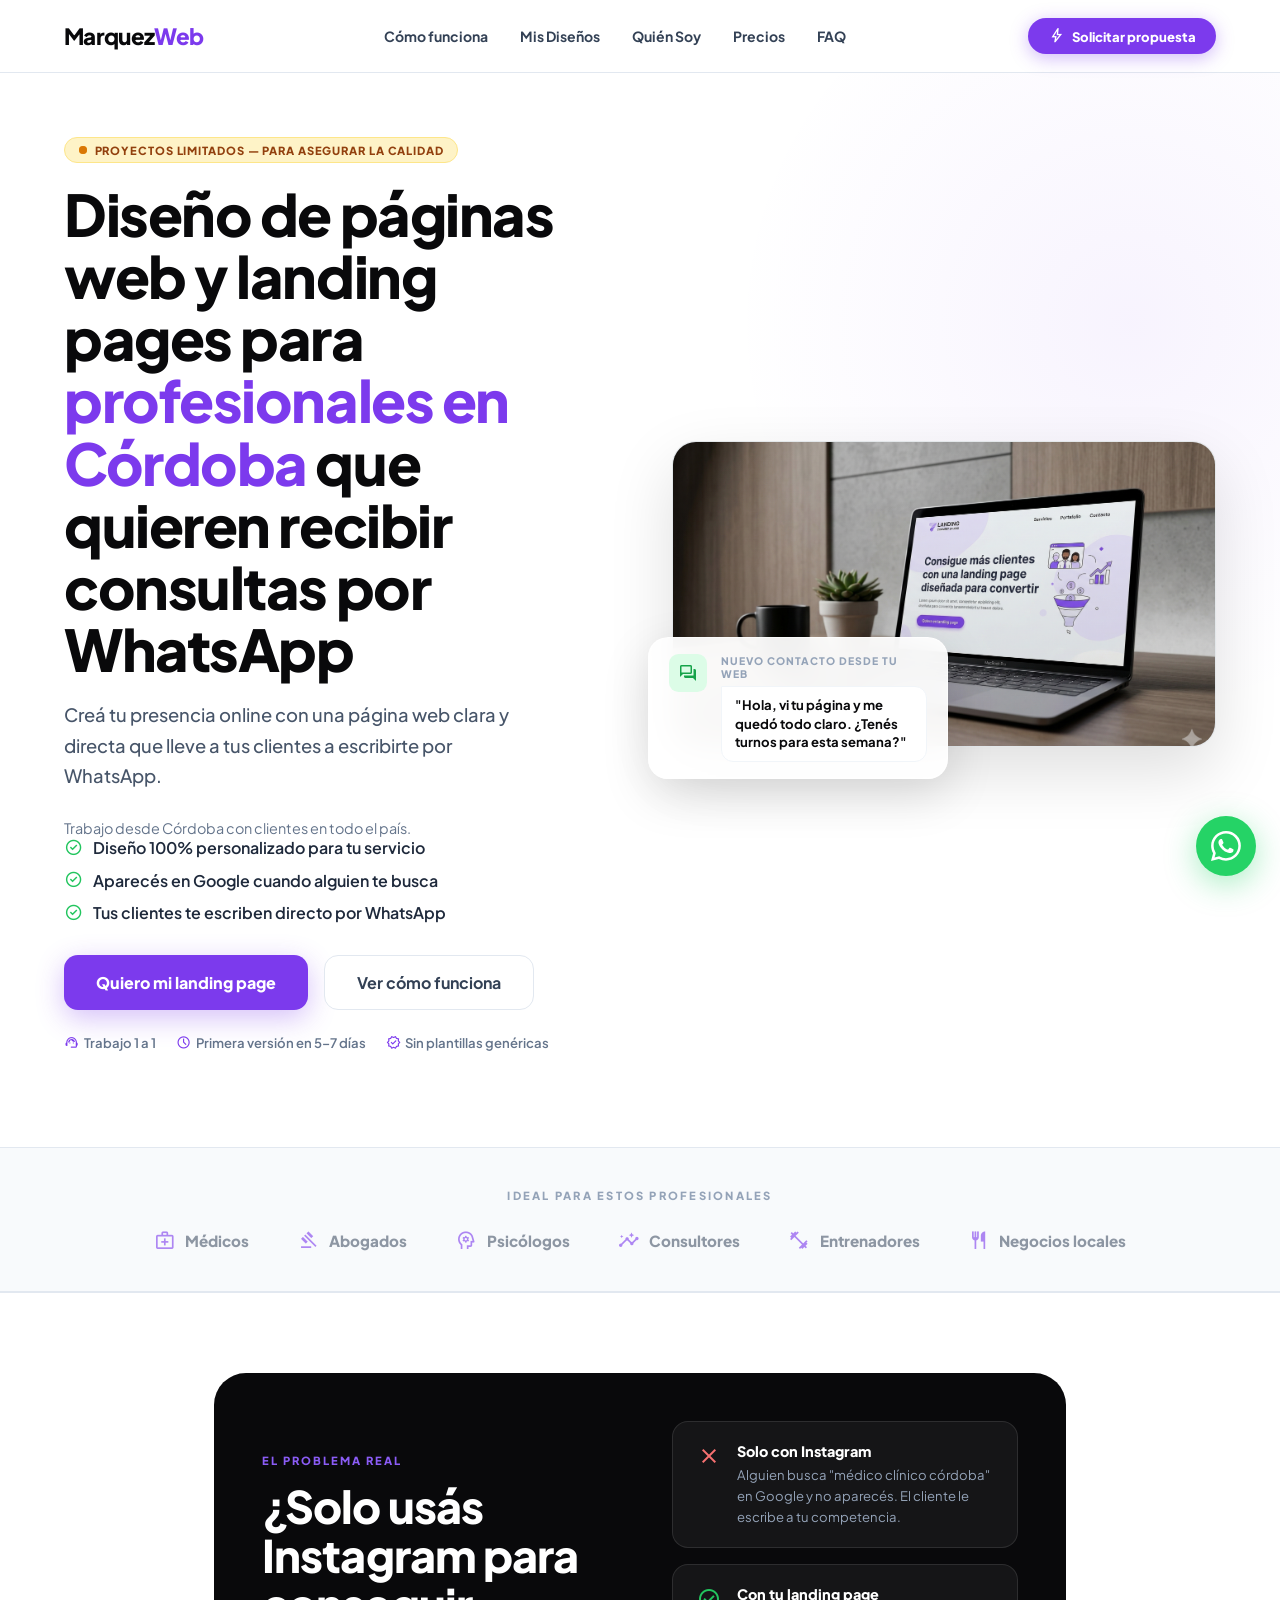
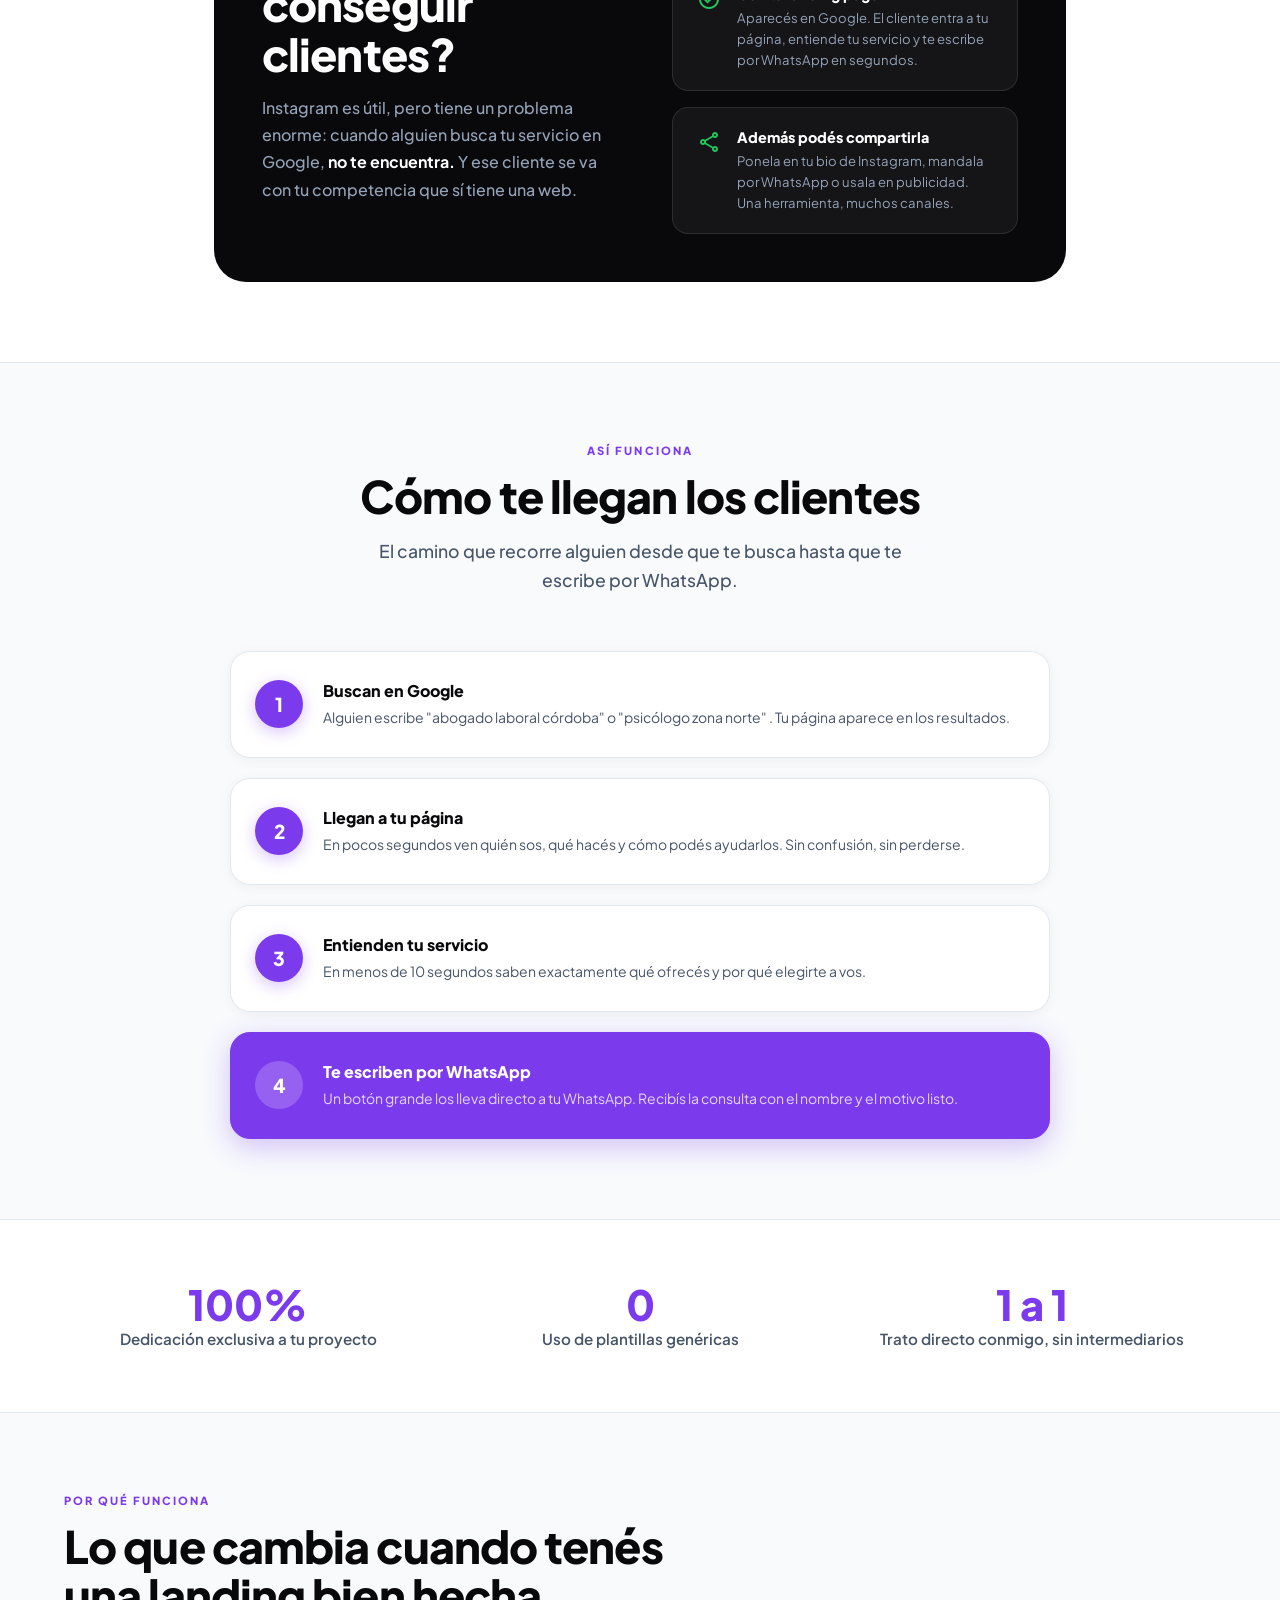
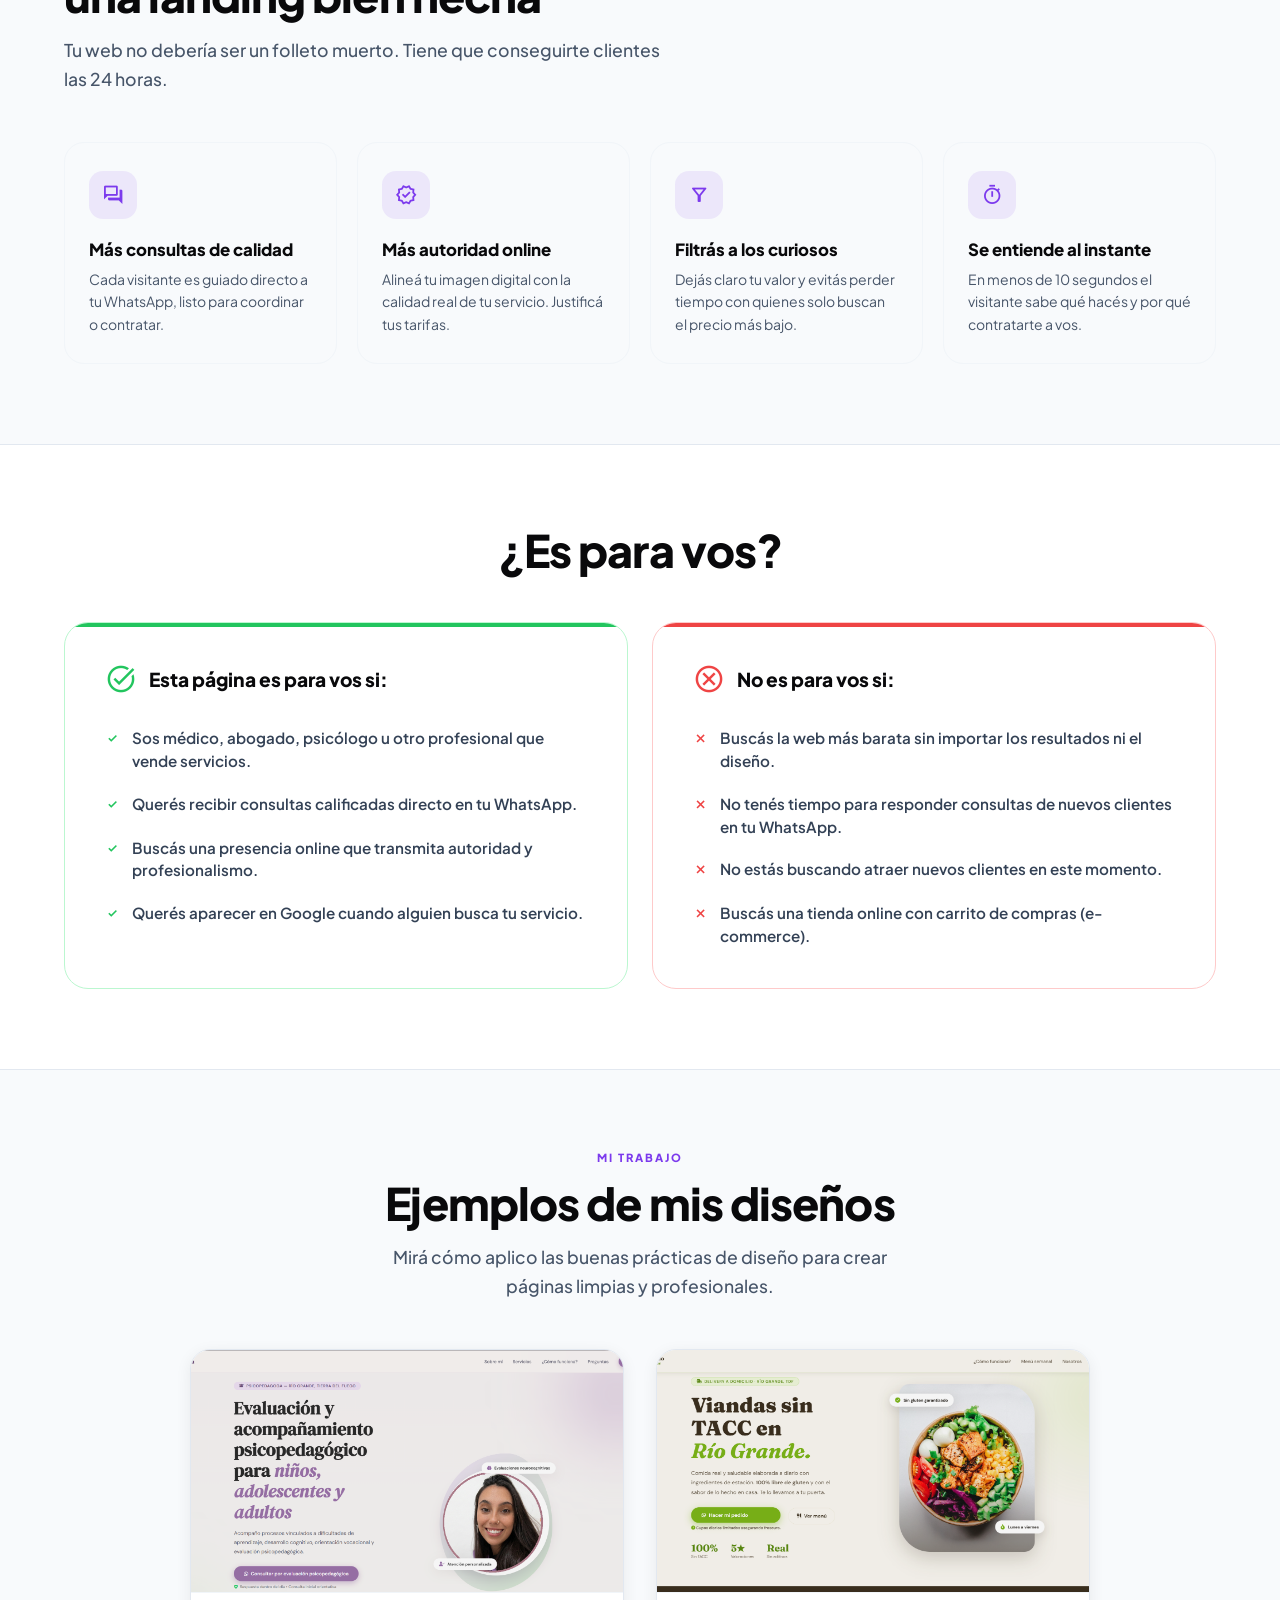
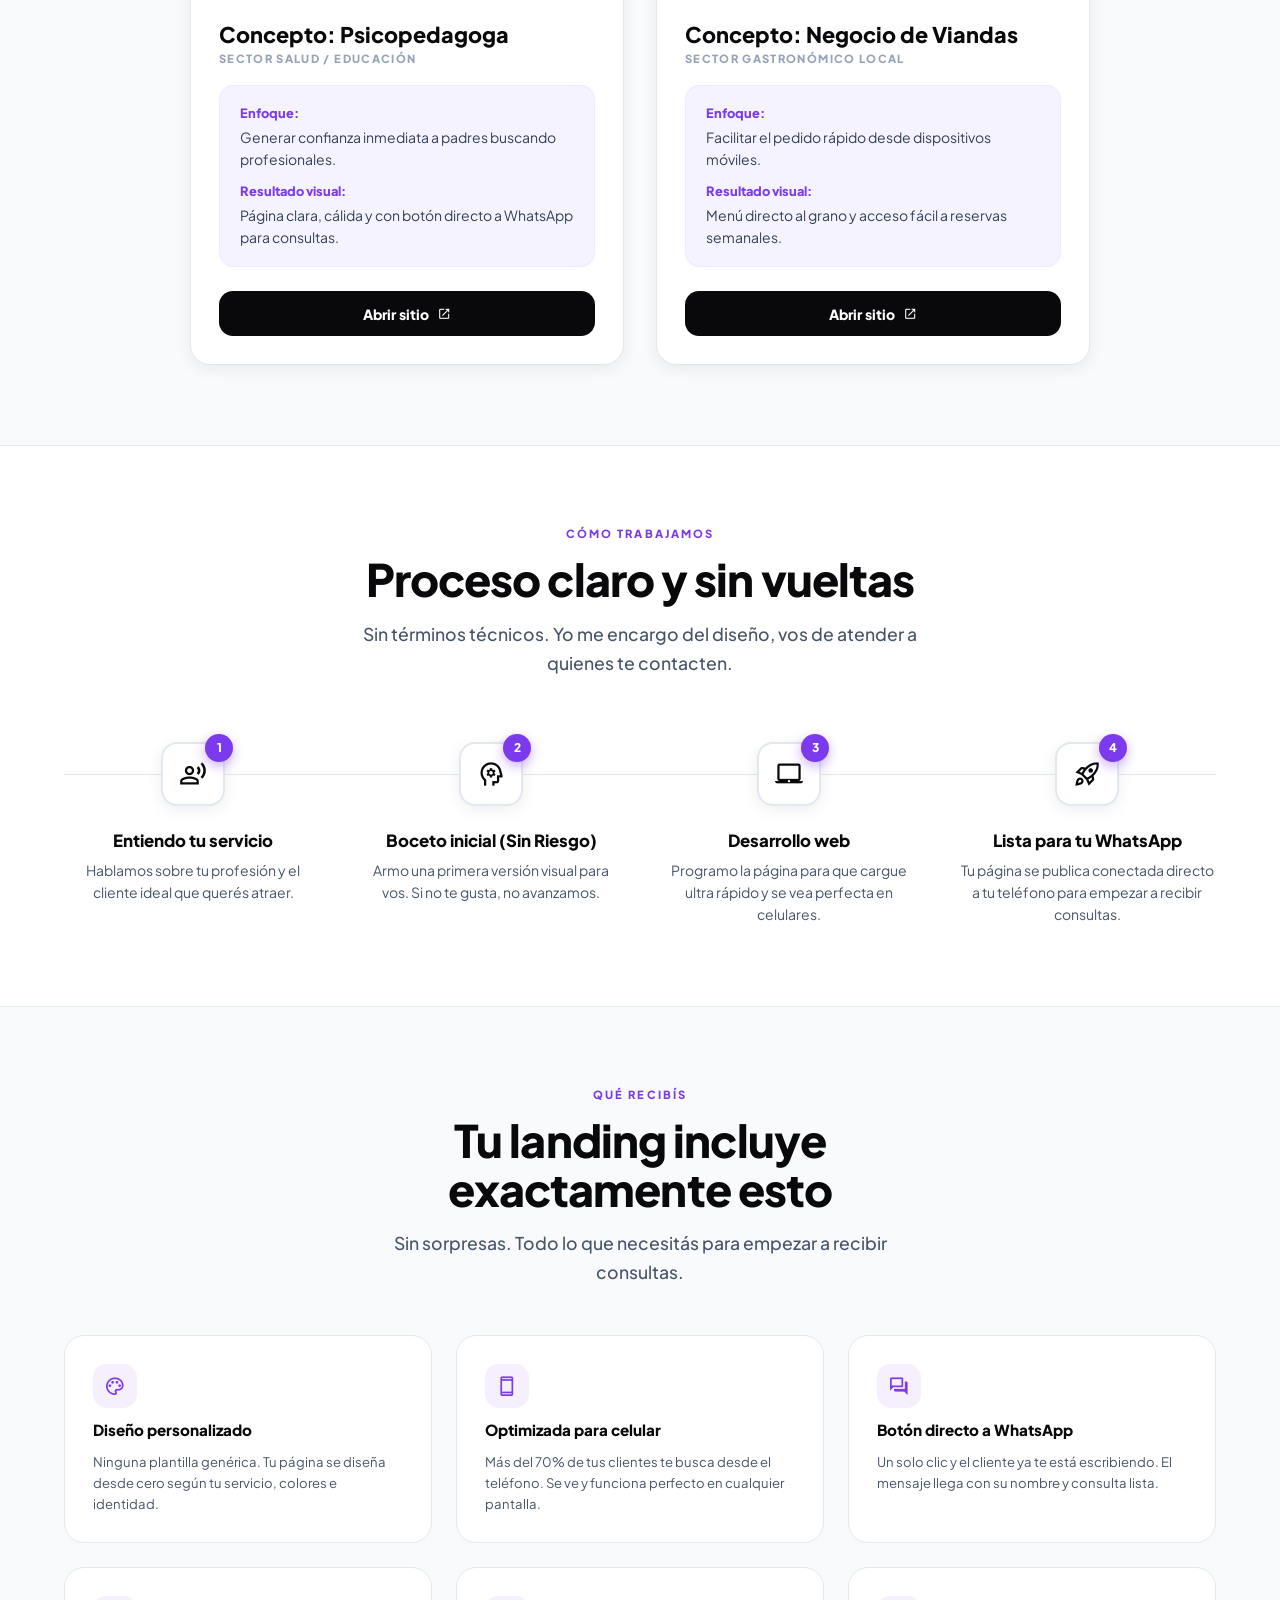
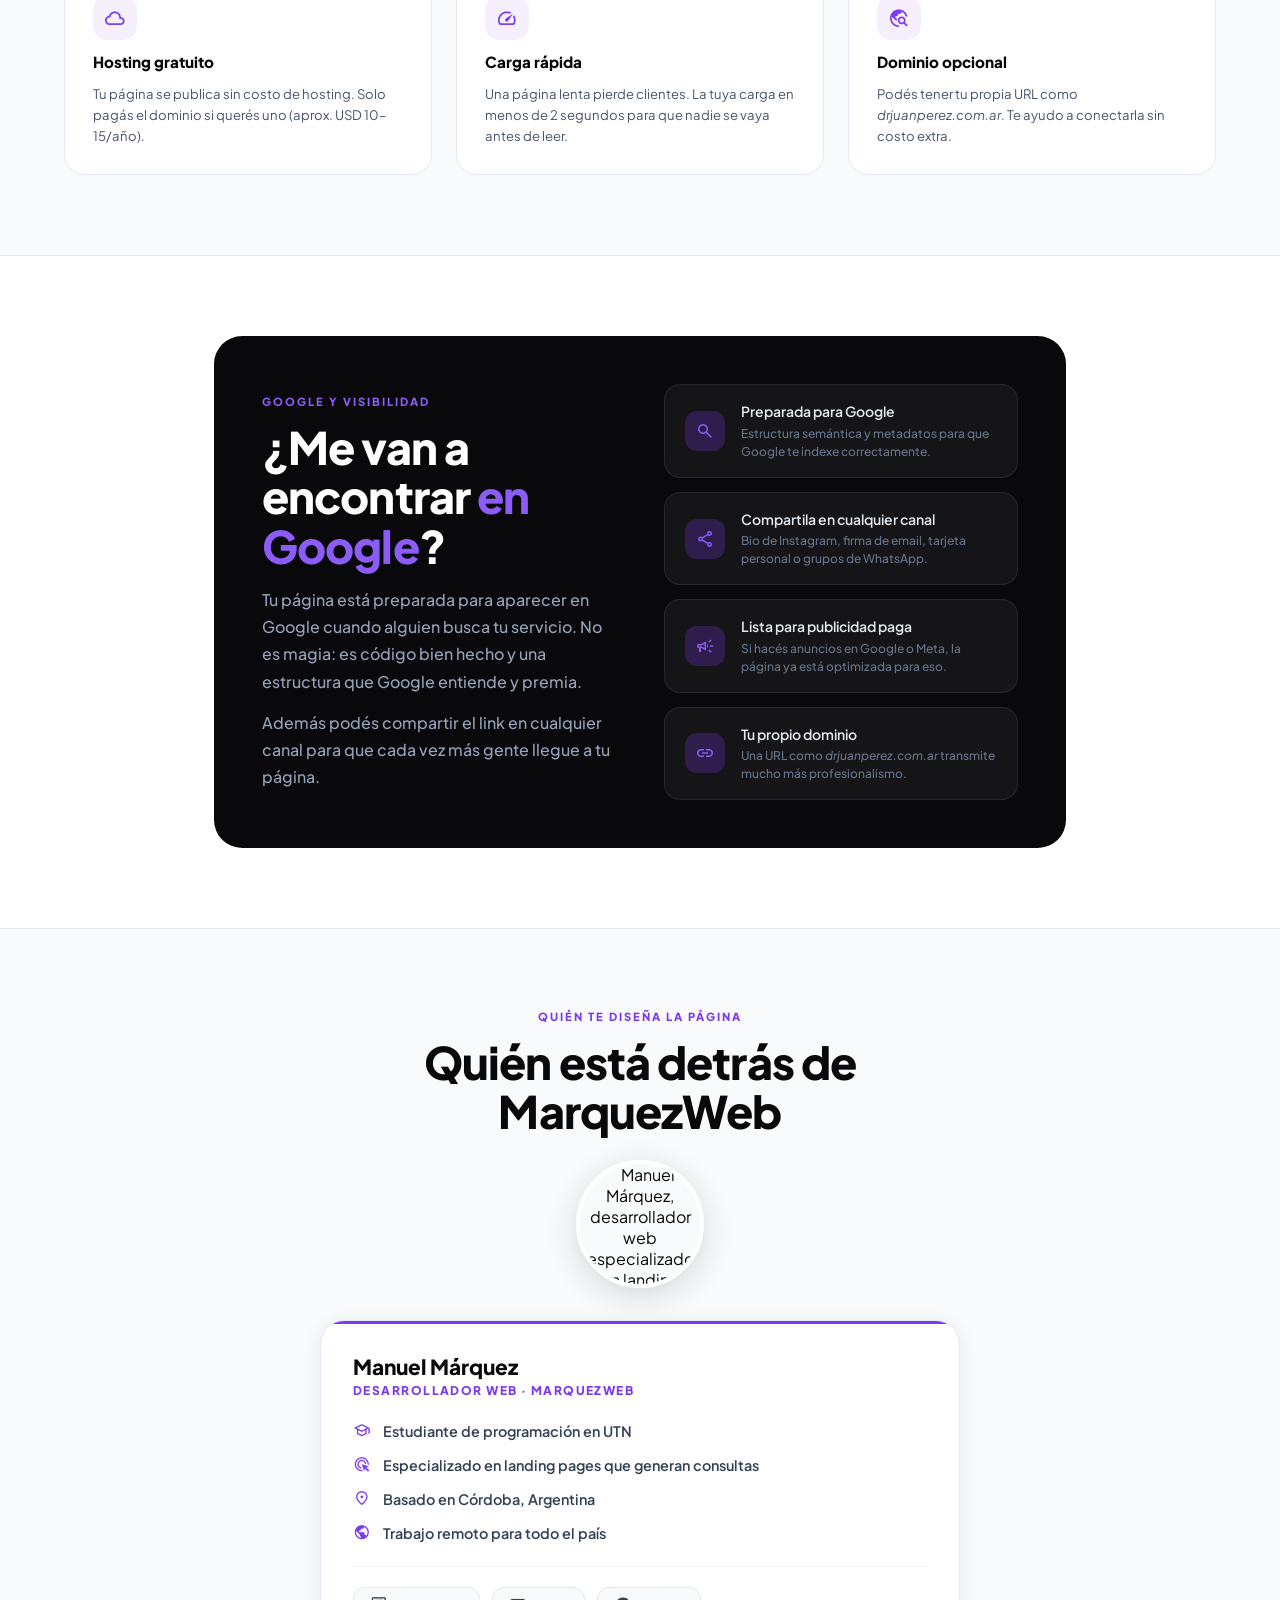
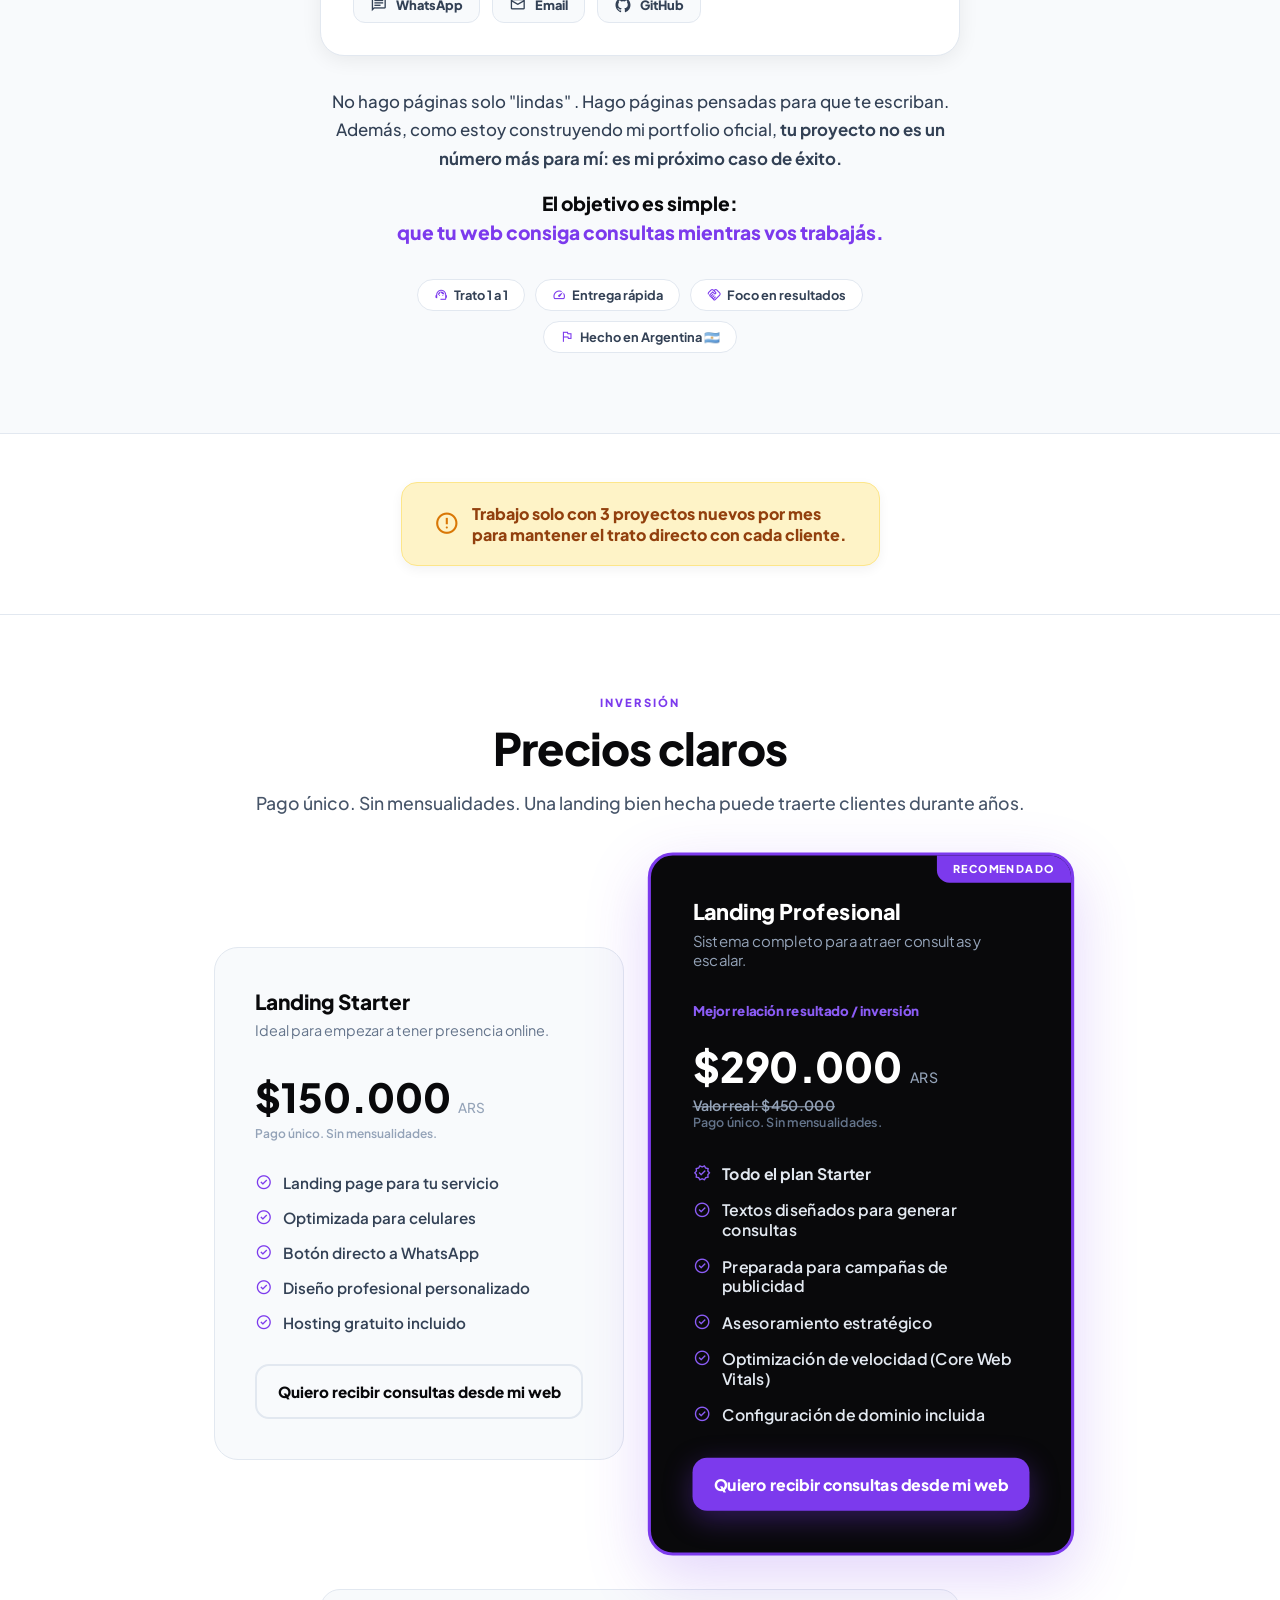
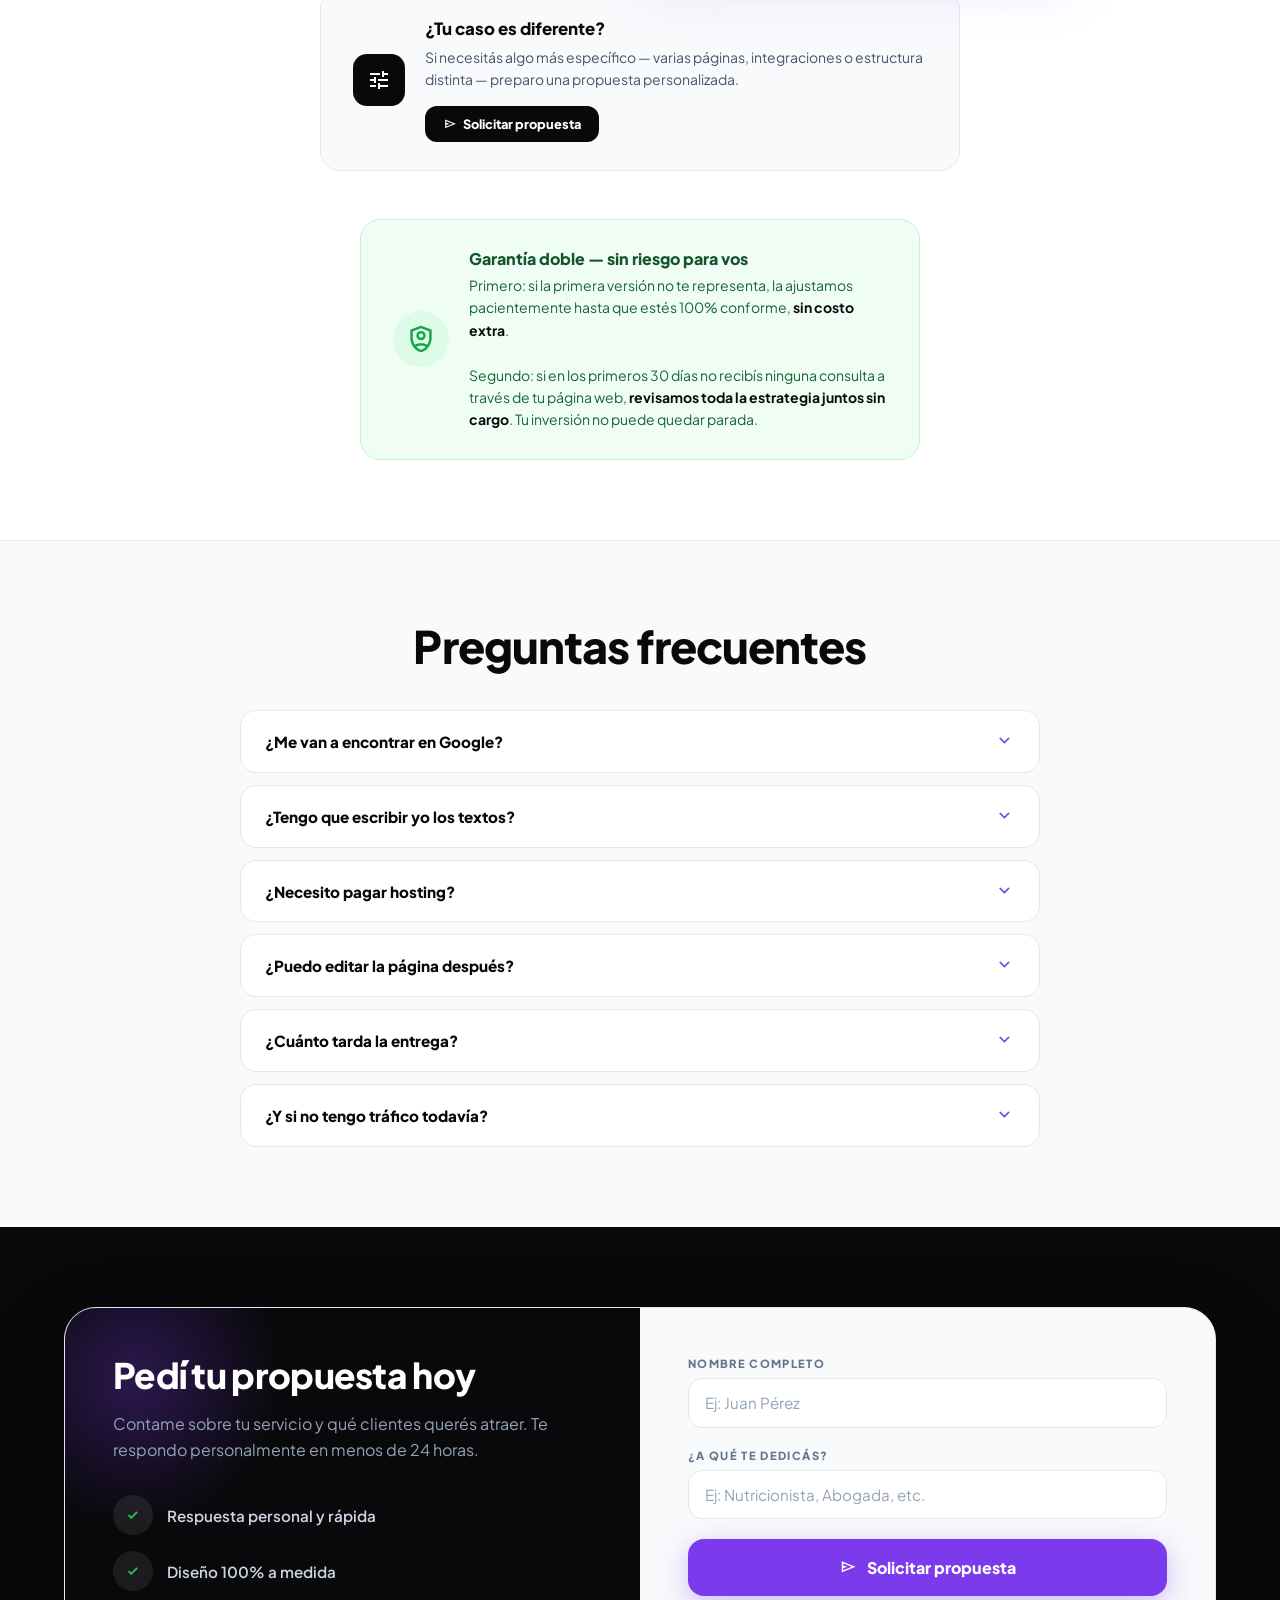
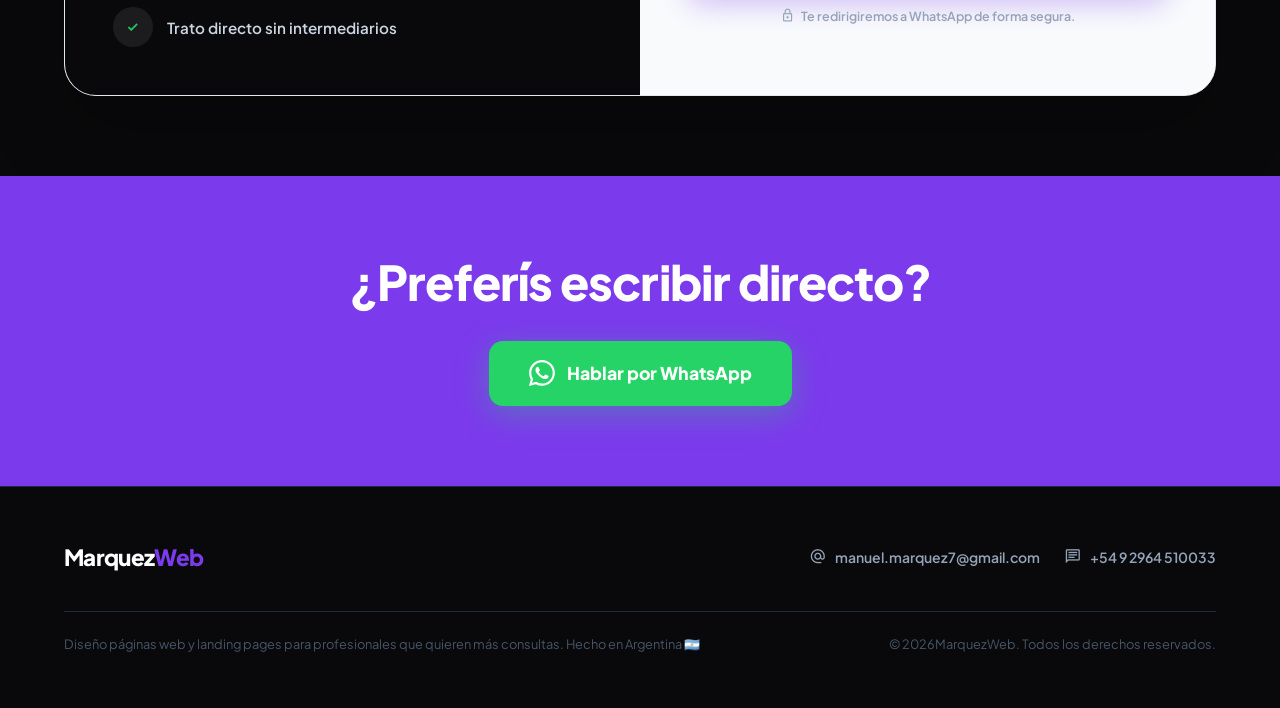
==== commit 32ae56bc: "Fix HTML formatting and update content structure" ====
--- a/index (15).html
+++ b/index (15).html
@@ -1,4 +1,4 @@
-﻿<!DOCTYPE html>
+<!DOCTYPE html>
 <html class="scroll-smooth" lang="es-AR">
 
 <head>
@@ -134,8 +134,10 @@
                 <div>
                     <div class="hbadge"><span class="pd" aria-hidden="true"></span>PROYECTOS LIMITADOS —
                         PARA ASEGURAR LA CALIDAD </div>
-                    <h1>Diseño de páginas web y landing pages para <em>profesionales en Córdoba</em> que quieren recibir consultas por WhatsApp</h1>
-                    <p class="hsub">Creá tu presencia online con una página web clara y directa que lleve a tus clientes a escribirte por WhatsApp.</p>
+                    <h1>Diseño de páginas web y landing pages para <em>profesionales en Córdoba</em> que quieren recibir
+                        consultas por WhatsApp</h1>
+                    <p class="hsub">Creá tu presencia online con una página web clara y directa que lleve a tus clientes
+                        a escribirte por WhatsApp.</p>
                     <p style="font-size:.9rem;color:#64748b;margin-top:.5rem">
                         Trabajo desde Córdoba con clientes en todo el país.
                     </p>
@@ -618,11 +620,14 @@
         <div class="c">
             <div class="ac"><span class="tag" style="display:block;text-align:center">Quién
                     te diseña la página</span>
-                <h2 style="margin-bottom:2rem">Quién está detrás
+                <h2 style="margin-bottom:1.5rem">Quién está detrás
                     de MarquezWeb</h2>
-                <!-- profile photo --><img src="foto-perfil.jpg"
-                    alt="Manuel Márquez, desarrollador web especializado en landing pages" width="400" height="400"
-                    loading="lazy" decoding="async" class="av">
+                <!-- profile photo -->
+                <div class="av-wrapper">
+                    <img src="manuel-marquez-desarrollador-web.jpeg"
+                        alt="Manuel Márquez, desarrollador web especializado en landing pages" width="400" height="400"
+                        loading="lazy" decoding="async" class="av">
+                </div>
                 <div class="acard">
                     <h3>Manuel Márquez</h3><span class="arole">Desarrollador Web ·
                         MarquezWeb</span>
@@ -638,13 +643,23 @@
                         <li><span class="material-symbols-outlined ms" aria-hidden="true">public</span>Trabajo
                             remoto para todo el país</li>
                     </ul>
-                    <div class="alinks"><a href="https://github.com/manumarquez7" target="_blank"
+                    <div class="alinks">
+                        <a href="https://wa.me/5492964510033" target="_blank" rel="noopener noreferrer" class="al"
+                            aria-label="WhatsApp de Manuel">
+                            <span class="material-symbols-outlined ms" aria-hidden="true" style="font-size: 1.1rem; vertical-align: middle;">chat</span>WhatsApp
+                        </a>
+                        <a href="mailto:manuelmarquez2537@gmail.com" class="al" aria-label="Email de Manuel">
+                            <span class="material-symbols-outlined ms" aria-hidden="true" style="font-size: 1.1rem; vertical-align: middle;">mail</span>Email
+                        </a>
+                        <a href="https://github.com/manumarquez7" target="_blank"
                             rel="noopener noreferrer" class="al" aria-label="GitHub de Manuel Márquez"><svg
-                                fill="currentColor" viewBox="0 0 24 24" width="18" height="18" aria-hidden="true">
+                                fill="currentColor" viewBox="0 0 24 24" width="18" height="18" aria-hidden="true" style="vertical-align: middle;">
                                 <path fill-rule="evenodd"
                                     d="M12 2C6.477 2 2 6.484 2 12.017c0 4.425 2.865 8.18 6.839 9.504.5.092.682-.217.682-.483 0-.237-.008-.868-.013-1.703-2.782.605-3.369-1.343-3.369-1.343-.454-1.158-1.11-1.466-1.11-1.466-.908-.62.069-.608.069-.608 1.003.07 1.531 1.032 1.531 1.032.892 1.53 2.341 1.088 2.91.832.092-.647.35-1.088.636-1.338-2.22-.253-4.555-1.113-4.555-4.951 0-1.093.39-1.988 1.029-2.688-.103-.253-.446-1.272.098-2.65 0 0 .84-.27 2.75 1.026A9.564 9.564 0 0112 6.844c.85.004 1.705.115 2.504.337 1.909-1.296 2.747-1.027 2.747-1.027.546 1.379.202 2.398.1 2.651.64.7 1.028 1.595 1.028 2.688 0 3.848-2.339 4.695-4.566 4.943.359.309.678.92.678 1.855 0 1.338-.012 2.419-.012 2.747 0 .268.18.58.688.482A10.019 10.019 0 0022 12.017C22 6.484 17.522 2 12 2z"
                                     clip-rule="evenodd" />
-                            </svg>GitHub </a></div>
+                            </svg>GitHub
+                        </a>
+                    </div>
                 </div>
                 <p style="font-size:1.05rem;color:var(--s700);font-weight:500;line-height:1.7;margin-bottom:1rem">
                     No hago páginas solo "lindas" . Hago
@@ -737,7 +752,9 @@
                         <p class="pamt">$290.000
                             <span>ARS</span>
                         </p>
-                        <p class="pper" style="text-decoration:line-through;color:#94a3b8;font-size:.85rem;margin-bottom:0">Valor real: $450.000</p>
+                        <p class="pper"
+                            style="text-decoration:line-through;color:#94a3b8;font-size:.85rem;margin-bottom:0">Valor
+                            real: $450.000</p>
                         <p class="pper">Pago único. Sin
                             mensualidades.</p>
                         <ul class="pfl">
@@ -786,7 +803,11 @@
                 </div>
                 <div>
                     <h4>Garantía doble — sin riesgo para vos</h4>
-                    <p>Primero: si la primera versión no te representa, la ajustamos pacientemente hasta que estés 100% conforme, <strong style="color: var(--k);">sin costo extra</strong>.<br><br>Segundo: si en los primeros 30 días no recibís ninguna consulta a través de tu página web, <strong style="color: var(--k);">revisamos toda la estrategia juntos sin cargo</strong>. Tu inversión no puede quedar parada.</p>
+                    <p>Primero: si la primera versión no te representa, la ajustamos pacientemente hasta que estés 100%
+                        conforme, <strong style="color: var(--k);">sin costo extra</strong>.<br><br>Segundo: si en los
+                        primeros 30 días no recibís ninguna consulta a través de tu página web, <strong
+                            style="color: var(--k);">revisamos toda la estrategia juntos sin cargo</strong>. Tu
+                        inversión no puede quedar parada.</p>
                 </div>
             </div>
         </div>
@@ -1046,4 +1067,4 @@
     </a>
 </body>
 
-</html>+</html>
